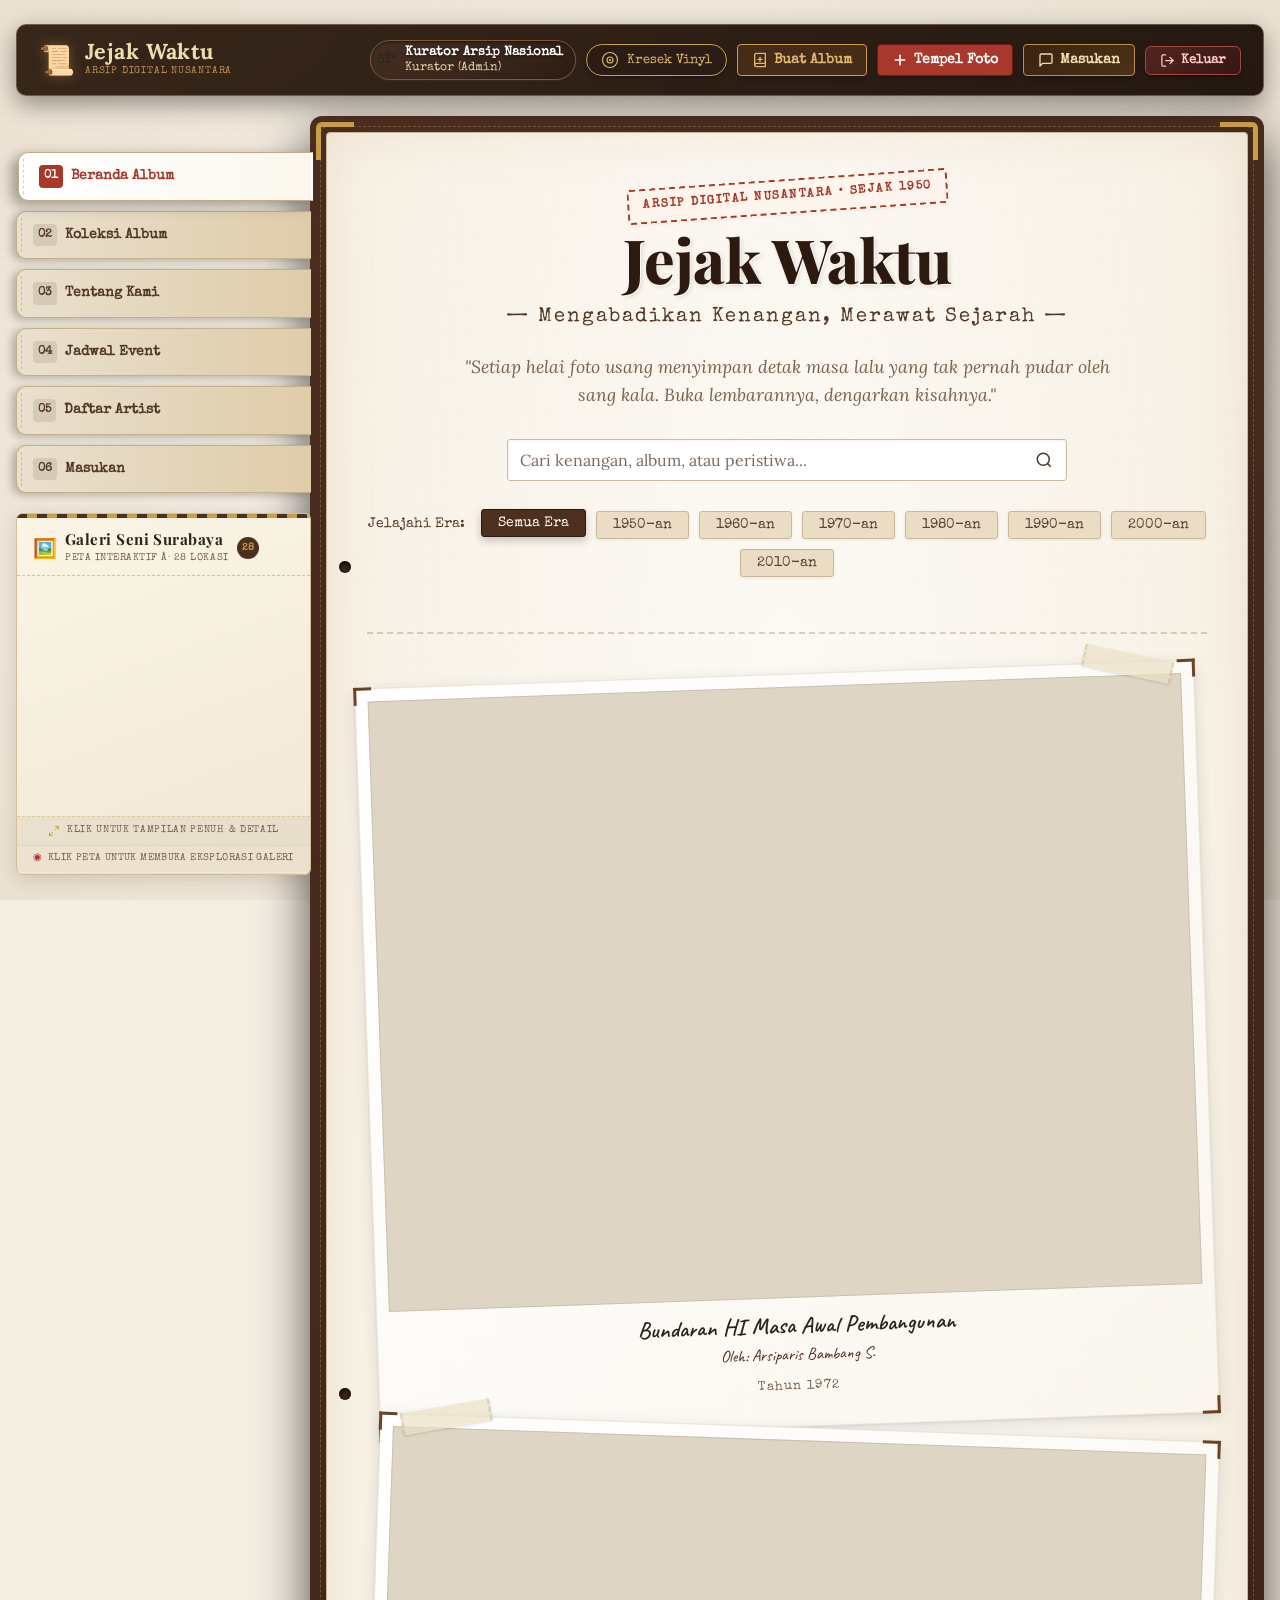
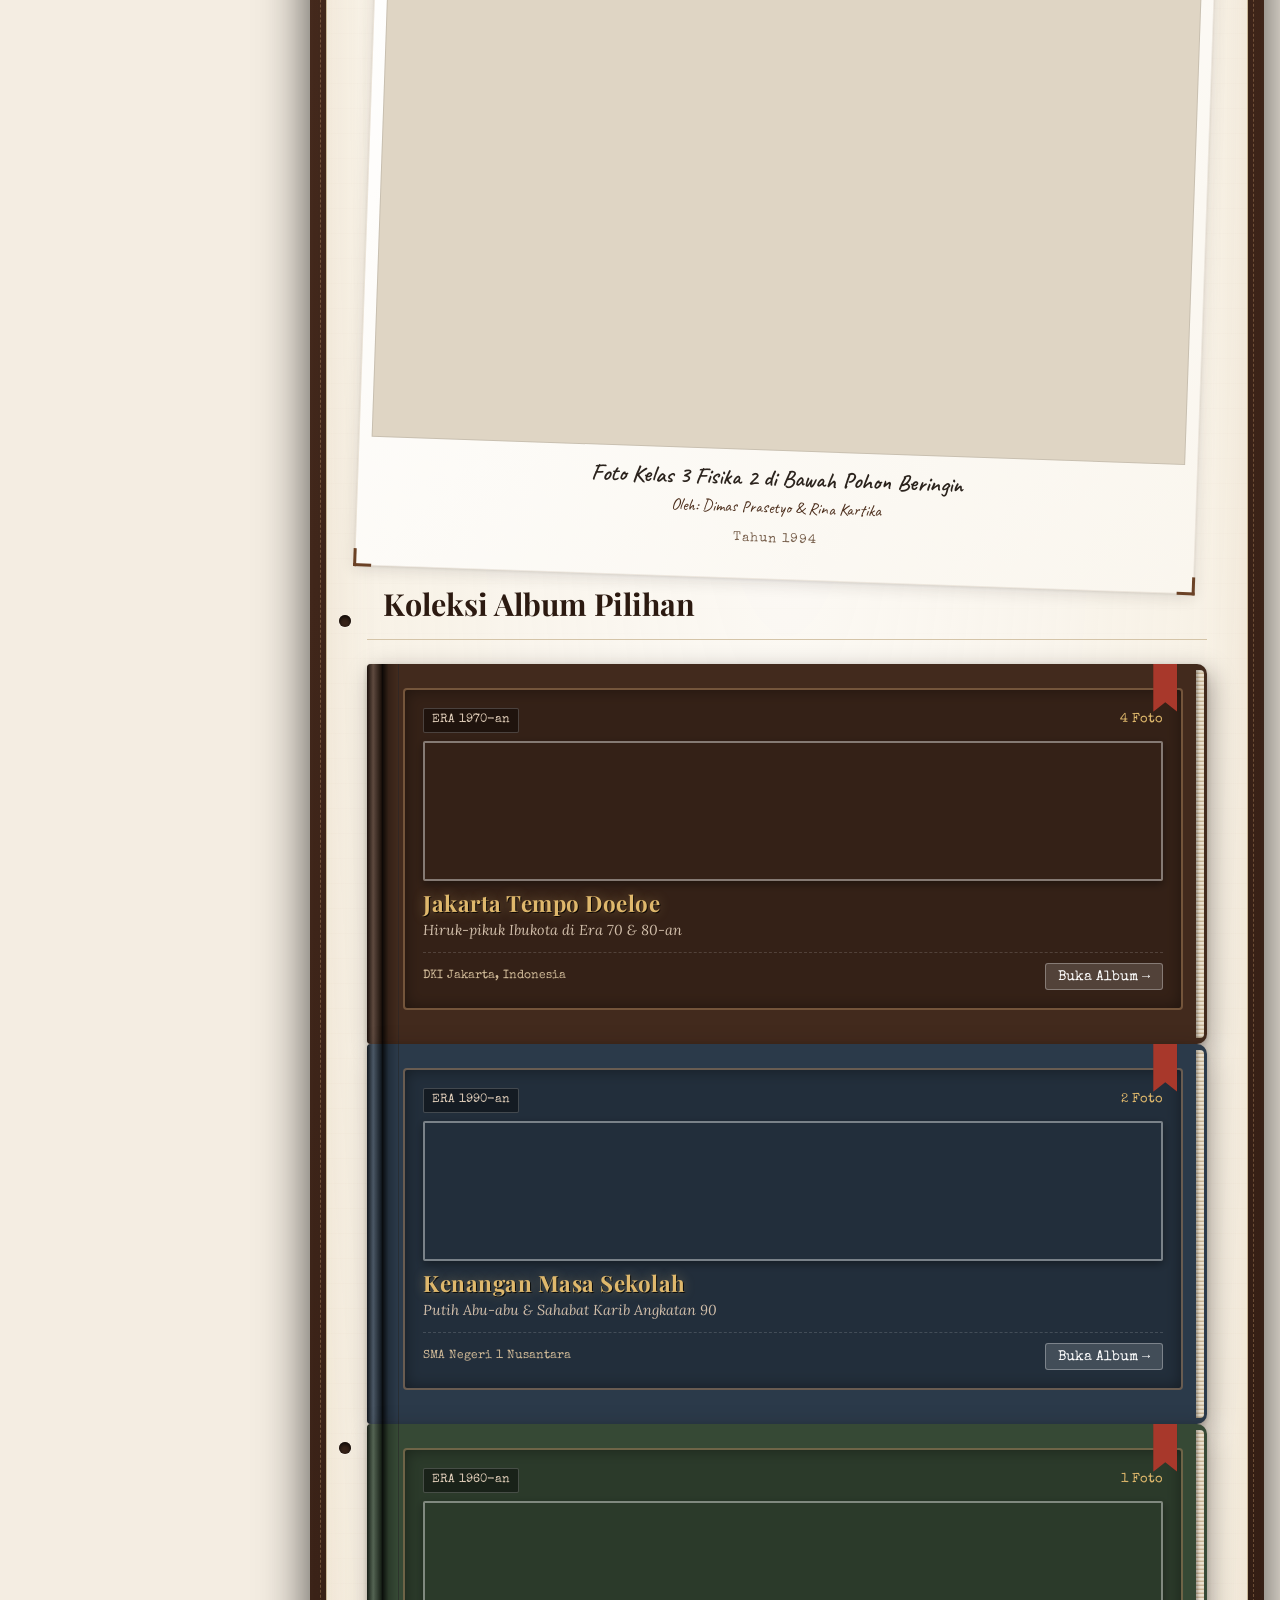
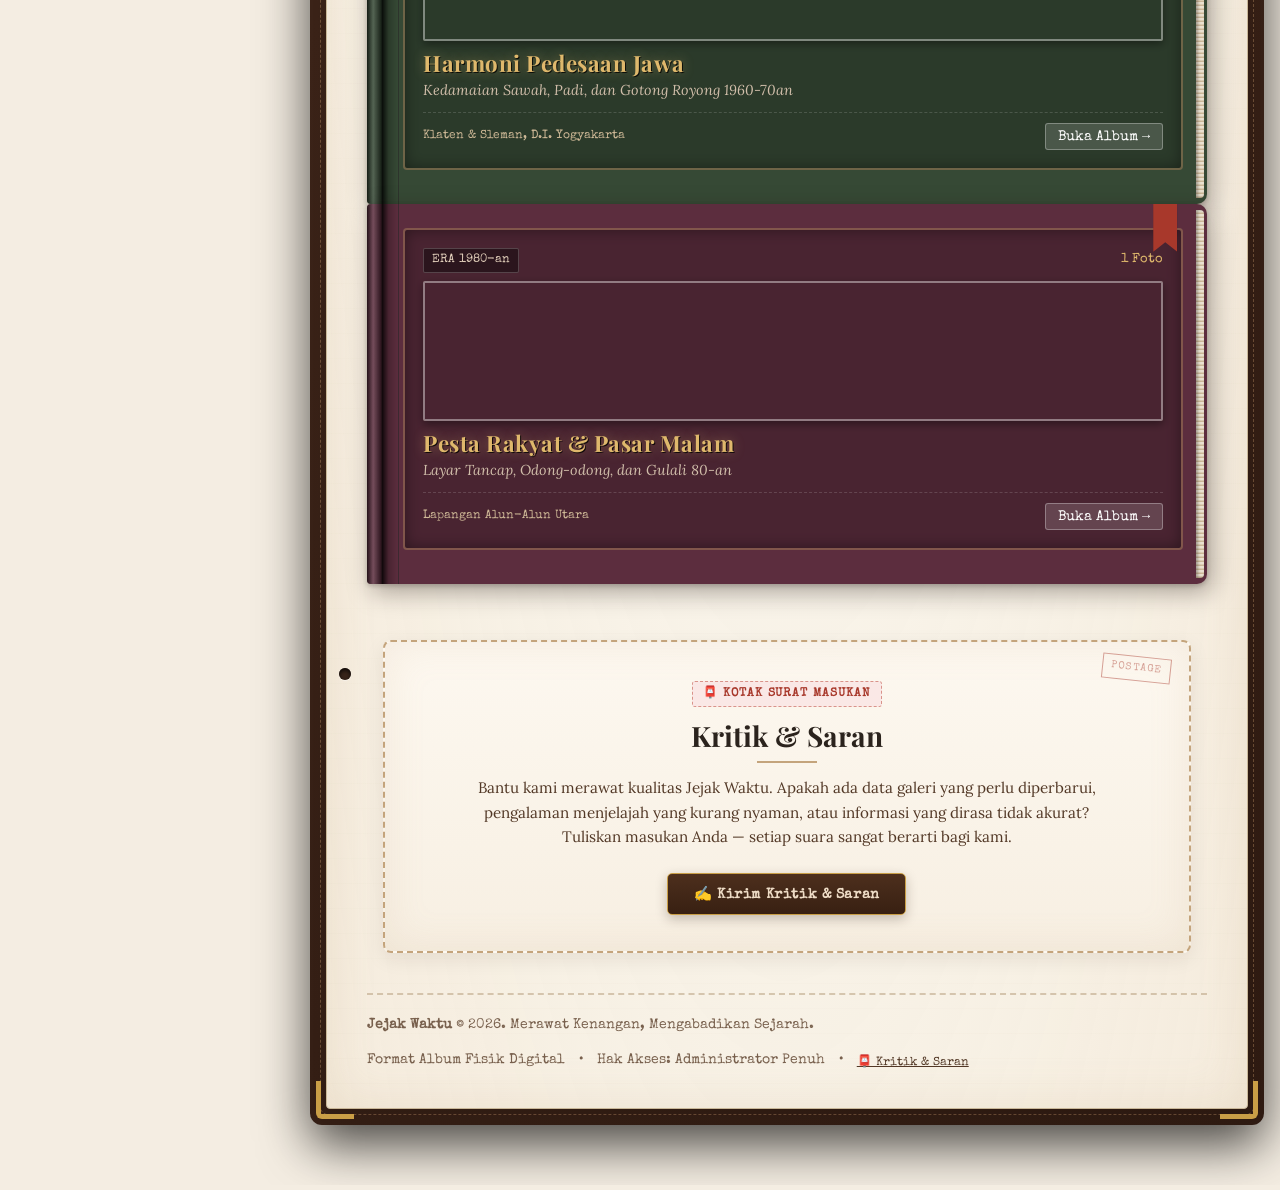
==== index.html @ cdf08a08 "upload pertama men" ====
<!DOCTYPE html>
<html lang="id">
<head>
    <meta charset="UTF-8">
    <meta name="viewport" content="width=device-width, initial-scale=1.0">
    <title>Jejak Waktu — Galeri Album Foto & Kenangan Sejarah</title>
    <meta name="description" content="Jejak Waktu: Mengabadikan Kenangan, Merawat Sejarah. Galeri foto vintage dengan estetika album jadul fisik.">
    <link rel="icon" href="data:image/svg+xml,<svg xmlns=%22http://www.w3.org/2000/svg%22 viewBox=%220 0 100 100%22><text y=%22.9em%22 font-size=%2290%22>📜</text></svg>">
    
    <!-- Google Fonts Preconnect & Stylesheet -->
    <link rel="preconnect" href="https://fonts.googleapis.com">
    <link rel="preconnect" href="https://fonts.gstatic.com" crossorigin>
    <link rel="stylesheet" href="https://fonts.googleapis.com/css2?family=Caveat:wght@500;700&family=Cormorant+Garamond:ital,wght@0,400;0,600;0,700;1,400&family=Lora:ital,wght@0,400;0,600;1,400&family=Playfair+Display:ital,wght@0,600;0,800;1,400;1,700&family=Special+Elite&display=swap">

    <!-- Stylesheets -->
        <!-- Leaflet & Map CSS -->
    <link rel="stylesheet" href="https://unpkg.com/leaflet@1.9.4/dist/leaflet.css">
    <link rel="stylesheet" href="css/MarkerCluster.css">
    <link rel="stylesheet" href="css/MarkerCluster.Default.css">
    <link rel="stylesheet" href="css/gallery-map.css">
    <link rel="stylesheet" href="css/vintage.css">
    <link rel="stylesheet" href="css/animations.css">
    <link rel="stylesheet" href="css/style.css">
    <link rel="stylesheet" href="css/events.css">
    <link rel="stylesheet" href="css/feedback.css">

    <!-- Injeksi Session Pengguna & Data Server ke Frontend (Statis) -->
    <script>
        (function() {
            let user = null;
            try {
                user = JSON.parse(localStorage.getItem('jejak_waktu_user'));
            } catch (e) {}
            if (!user) {
                user = {
                    id: 1,
                    username: 'admin',
                    full_name: 'Kurator Arsip Nasional',
                    role: 'admin'
                };
                localStorage.setItem('jejak_waktu_user', JSON.stringify(user));
            }
            window.CURRENT_USER = user;
            const params = new URLSearchParams(window.location.search);
            window.SEARCH_QUERY = params.get('search') || '';
            window.SERVER_ALBUMS = [];
            window.MATCHED_PHOTOS = [];
        })();
    </script>
</head>
<body class="vintage-paper-bg">

    <div class="main-album-wrapper">

        <!-- ====================================================
     TOP HEADER NAVBAR (BRAND & USER ADMIN CONTROLS)
     ==================================================== -->
<header class="album-topnav" aria-label="Navigasi Header Admin">
    <div class="topnav-left">
        <!-- Logo / Brand Title -->
        <a href="index.html" class="topnav-brand" title="Jejak Waktu — Galeri Album Foto & Kenangan Sejarah">
            <span class="topnav-brand-icon">📜</span>
            <div class="topnav-brand-text">
                <span class="topnav-brand-title">Jejak Waktu</span>
                <span class="topnav-brand-sub">ARSIP DIGITAL NUSANTARA</span>
            </div>
        </a>
    </div>

    <div class="topnav-right">
        <!-- User Profile & Role Badge -->
        <div id="user-profile-badge" class="user-profile-badge badge-admin" title="Akun yang sedang aktif">
            <span class="user-role-icon" id="user-role-icon">👑</span>
            <div class="user-meta-names">
                <span class="user-fullname" id="user-fullname" style="color: #ffffff; font-weight: 700; font-size: 0.82rem; text-shadow: 0 1px 2px rgba(0,0,0,0.5);">Kurator Arsip</span>
                <span class="user-role-tag" id="user-role-tag" style="color: #f0ddb0; font-size: 0.72rem; opacity: 0.95;">Kurator (Admin)</span>
            </div>
        </div>

        <!-- Vinyl Sound Toggle -->
        <button id="vinyl-toggle-btn" class="vinyl-switch-btn" title="Aktifkan/Matikan Suara Kresek Piringan Hitam Vinyl">
            <span class="vinyl-icon">
                <svg width="18" height="18" viewBox="0 0 24 24" fill="currentColor">
                    <circle cx="12" cy="12" r="10" stroke="currentColor" stroke-width="1.5" fill="none"/>
                    <circle cx="12" cy="12" r="4" stroke="currentColor" stroke-width="1.5" fill="none"/>
                    <circle cx="12" cy="12" r="1.5" fill="currentColor"/>
                </svg>
            </span>
            <span class="vinyl-text">Kresek Vinyl</span>
        </button>

        <!-- Create Album Button (Admin Only) -->
        <button id="btn-add-album" class="btn-add-album admin-action-btn" title="Buat Buku Album Kenangan Baru">
            <svg width="16" height="16" viewBox="0 0 24 24" fill="none" stroke="currentColor" stroke-width="2" stroke-linecap="round" stroke-linejoin="round">
                <path d="M4 19.5A2.5 2.5 0 0 1 6.5 17H20"></path>
                <path d="M6.5 2H20v20H6.5A2.5 2.5 0 0 1 4 19.5v-15A2.5 2.5 0 0 1 6.5 2z"></path>
                <line x1="12" y1="8" x2="12" y2="14"></line>
                <line x1="9" y1="11" x2="15" y2="11"></line>
            </svg>
            <span>Buat Album</span>
        </button>

        <!-- Add Memory Button (Admin Only) -->
        <button id="btn-add-memory" class="btn-add-memory admin-action-btn" title="Tempelkan Foto Kenangan Baru ke Album">
            <svg width="16" height="16" viewBox="0 0 24 24" fill="none" stroke="currentColor" stroke-width="2.5" stroke-linecap="round" stroke-linejoin="round">
                <line x1="12" y1="5" x2="12" y2="19"></line>
                <line x1="5" y1="12" x2="19" y2="12"></line>
            </svg>
            <span>Tempel Foto</span>
        </button>

        <!-- Admin Feedback Badge Button (Admin Only) -->
        <button id="btn-admin-feedback" class="btn-admin-feedback admin-action-btn" type="button" title="Kritik &amp; Saran Pengunjung — Panel Masukan Pengunjung">
            <svg width="16" height="16" viewBox="0 0 24 24" fill="none" stroke="currentColor" stroke-width="2" stroke-linecap="round" stroke-linejoin="round">
                <path d="M21 15a2 2 0 0 1-2 2H7l-4 4V5a2 2 0 0 1 2-2h14a2 2 0 0 1 2 2z"></path>
            </svg>
            <span>Masukan</span>
            <span id="admin-feedback-badge" class="feedback-nav-badge is-zero" style="display:none;">0</span>
        </button>

        <!-- Logout Button -->
        <button id="btn-logout" class="btn-logout" title="Keluar dari Akun">
            <svg width="15" height="15" viewBox="0 0 24 24" fill="none" stroke="currentColor" stroke-width="2" stroke-linecap="round" stroke-linejoin="round">
                <path d="M9 21H5a2 2 0 0 1-2-2V5a2 2 0 0 1 2-2h4"></path>
                <polyline points="16 17 21 12 16 7"></polyline>
                <line x1="21" y1="12" x2="9" y2="12"></line>
            </svg>
            <span>Keluar</span>
        </button>
    </div>
</header>


        <!-- Layout Body: Left Sidebar + Main Binder Content -->
        <div class="album-layout-body">
            <!-- ====================================================
     VERTICAL SKEUOMORPHIC BOOKMARK / INDEX CARD TABS SIDEBAR
     ==================================================== -->
<aside class="album-sidebar-nav" aria-label="Navigasi Sidebar Tab">
    <div class="sidebar-tabs-list">
        <a href="#beranda" class="book-tab vertical-tab active" data-tab="beranda" id="tab-nav-beranda" style="text-decoration:none;">
            <span class="tab-tag-num">01</span>
            <span>Beranda Album</span>
        </a>
        <a href="#galeri" class="book-tab vertical-tab" data-tab="galeri" id="tab-nav-galeri" style="text-decoration:none;">
            <span class="tab-tag-num">02</span>
            <span>Koleksi Album</span>
        </a>
        <a href="#tentang" class="book-tab vertical-tab" data-tab="tentang" id="tab-nav-tentang" style="text-decoration:none;">
            <span class="tab-tag-num">03</span>
            <span>Tentang Kami</span>
        </a>
        <a href="#events" class="book-tab vertical-tab" data-tab="events" id="tab-nav-events" style="text-decoration:none;">
            <span class="tab-tag-num">04</span>
            <span>Jadwal Event</span>
        </a>
        <a href="#artists" class="book-tab vertical-tab" data-tab="artists" id="tab-nav-artists" style="text-decoration:none;">
            <span class="tab-tag-num">05</span>
            <span>Daftar Artist</span>
        </a>
        <a href="#feedback-admin" class="book-tab vertical-tab admin-action-btn" data-tab="feedback-admin" id="tab-nav-feedback-admin" style="text-decoration:none;" title="Panel Kritik &amp; Saran Pengunjung">
            <span class="tab-tag-num">06</span>
            <span>Masukan</span>
            <span id="sidebar-feedback-badge" class="tab-badge-counter is-zero" style="display:none;">0</span>
        </a>
    </div>

    <!-- ====================================================
         WIDGET: PETA GALERI SENI SURABAYA
         ==================================================== -->
    <div class="gallery-map-widget" id="galleryMapWidget">

        <!-- ▸ Area klik untuk membuka modal (header + peta) -->
        <div class="gallery-map-trigger" id="galleryMapTrigger"
             role="button" tabindex="0"
             aria-label="Buka peta galeri dalam layar penuh"
             title="Klik untuk membuka peta dalam layar penuh">

            <!-- Header -->
            <div class="gallery-map-header">
                <span class="gallery-map-header-icon" aria-hidden="true">🖼️</span>
                <div>
                    <h2 class="gallery-map-title">Galeri Seni Surabaya</h2>
                    <p class="gallery-map-subtitle" id="galleryMapSidebarSubtitle">Peta Interaktif · 28 Lokasi</p>
                </div>
                <span class="gallery-map-counter" id="galleryMapSidebarCounter" aria-label="28 galeri terdata">28</span>
            </div>

            <!-- Peta Leaflet (sidebar – mini preview) -->
            <div id="galleryMapCanvas" class="gallery-map-canvas"
                 role="application"
                 aria-label="Peta galeri seni di Surabaya, klik untuk tampilan penuh"></div>

            <!-- Hint expand -->
            <div class="gallery-map-expand-hint" aria-hidden="true">
                <svg viewBox="0 0 24 24" fill="none" stroke="currentColor" stroke-width="2">
                    <polyline points="15 3 21 3 21 9"/>
                    <polyline points="9 21 3 21 3 15"/>
                    <line x1="21" y1="3" x2="14" y2="10"/>
                    <line x1="3" y1="21" x2="10" y2="14"/>
                </svg>
                Klik untuk tampilan penuh &amp; detail
            </div>

        </div><!-- /.gallery-map-trigger -->

        <!-- Hint marker (di luar trigger) -->
        <div class="gallery-map-hint" aria-hidden="true">
            Klik peta untuk membuka eksplorasi galeri
        </div>

        <!-- Panel detail galeri mini (sidebar) -->
        <div id="galleryInfoPanel" class="gallery-info-panel" aria-live="polite">
            <div id="galleryInfoInner" class="gallery-info-inner">
                <!-- Diisi oleh gallery-map.js -->
            </div>
        </div>

    </div><!-- /.gallery-map-widget -->

    <!-- ====================================================
         MODAL FULLSCREEN — Peta Galeri Seni & Art Space Surabaya
         ==================================================== -->
    <div id="galleryMapModal" class="gmap-modal-overlay" role="dialog"
         aria-modal="true" aria-label="Peta Galeri Seni Surabaya — Tampilan Penuh"
         aria-hidden="true">

        <div class="gmap-modal-box">

            <!-- ─── Header Modal ─── -->
            <div class="gmap-modal-header">
                <div class="gmap-modal-header-left">
                    <span class="gmap-modal-icon" aria-hidden="true">🏛️</span>
                    <div>
                        <h2 class="gmap-modal-title">Peta Galeri Seni &amp; Art Space Kota Surabaya</h2>
                        <p class="gmap-modal-subtitle" id="gmapModalSubtitle">Peta Interaktif · 28 Ruang Seni &amp; Budaya · Klik marker untuk detail</p>
                    </div>
                </div>

                <div class="gmap-modal-header-actions">
                    <button type="button" class="gmap-header-btn" id="gmapToggleLegendBtn" title="Lihat Legenda Kategori">
                        <span class="gmap-btn-icon">🎨</span>
                        <span class="gmap-btn-text">Legenda</span>
                    </button>
                    <button type="button" class="gmap-header-btn" id="gmapToggleListBtn" title="Lihat Daftar Galeri">
                        <span class="gmap-btn-icon">📋</span>
                        <span class="gmap-btn-text">Daftar Tempat</span>
                        <span class="gmap-count-badge" id="gmapHeaderCount">28</span>
                    </button>
                    <button class="gmap-modal-close" id="galleryMapModalClose"
                            aria-label="Tutup peta" title="Tutup (Esc)">
                        <svg viewBox="0 0 24 24" fill="none" stroke="currentColor" stroke-width="2.5" stroke-linecap="round">
                            <line x1="18" y1="6" x2="6" y2="18"/>
                            <line x1="6" y1="6" x2="18" y2="18"/>
                        </svg>
                    </button>
                </div>
            </div>

            <!-- ─── Toolbar: Pencarian & Filter ─── -->
            <div class="gmap-toolbar">
                <!-- Search Bar -->
                <div class="gmap-search-wrap">
                    <span class="gmap-search-icon" aria-hidden="true">🔍</span>
                    <input type="text" id="gmapSearchInput" class="gmap-search-input"
                           placeholder="Cari nama galeri, founder, fokus seni, atau alamat..."
                           autocomplete="off" aria-label="Cari galeri seni">
                    <button type="button" id="gmapSearchClear" class="gmap-search-clear" title="Bersihkan pencarian" aria-label="Bersihkan pencarian">✕</button>
                </div>

                <!-- Dropdown Filters -->
                <div class="gmap-filters-wrap">
                    <!-- Status Filter -->
                    <div class="gmap-select-wrapper">
                        <label for="gmapStatusFilter" class="gmap-filter-label">Status:</label>
                        <select id="gmapStatusFilter" class="gmap-select" aria-label="Filter status">
                            <option value="Semua">Semua Status</option>
                            <option value="Aktif">● Aktif</option>
                            <option value="Historis/Tidak aktif">● Historis / Tidak aktif</option>
                            <option value="Perlu diverifikasi">● Perlu diverifikasi</option>
                        </select>
                    </div>

                    <!-- Category Filter Dropdown -->
                    <div class="gmap-select-wrapper">
                        <label for="gmapCategoryFilter" class="gmap-filter-label">Kategori:</label>
                        <select id="gmapCategoryFilter" class="gmap-select" aria-label="Filter kategori">
                            <option value="Semua">Semua Kategori</option>
                            <option value="Galeri Seni">Galeri Seni</option>
                            <option value="Galeri Seni Kontemporer">Galeri Seni Kontemporer</option>
                            <option value="Galeri Institusi/Pemerintah">Galeri Institusi/Pemerintah</option>
                            <option value="Art Space">Art Space</option>
                            <option value="Creative Space">Creative Space</option>
                            <option value="Ruang Budaya">Ruang Budaya</option>
                            <option value="Galeri Seni Tradisional">Galeri Seni Tradisional</option>
                            <option value="Galeri Seni Khusus">Galeri Seni Khusus</option>
                            <option value="Galeri Historis">Galeri Historis</option>
                        </select>
                    </div>
                </div>
            </div>

            <!-- ─── Horizontal Scrollable Category Filter Pills ─── -->
            <div class="gmap-category-pills-bar" id="gmapCategoryPillsBar" role="tablist" aria-label="Filter cepat kategori">
                <button type="button" class="gmap-pill is-active" data-category="Semua" role="tab" aria-selected="true">Semua</button>
                <button type="button" class="gmap-pill" data-category="Galeri Seni" role="tab">🖼️ Galeri Seni</button>
                <button type="button" class="gmap-pill" data-category="Galeri Seni Kontemporer" role="tab">🎨 Galeri Seni Kontemporer</button>
                <button type="button" class="gmap-pill" data-category="Galeri Institusi/Pemerintah" role="tab">🏛️ Galeri Institusi/Pemerintah</button>
                <button type="button" class="gmap-pill" data-category="Art Space" role="tab">📐 Art Space</button>
                <button type="button" class="gmap-pill" data-category="Creative Space" role="tab">💡 Creative Space</button>
                <button type="button" class="gmap-pill" data-category="Ruang Budaya" role="tab">🎭 Ruang Budaya</button>
                <button type="button" class="gmap-pill" data-category="Galeri Seni Tradisional" role="tab">🗡️ Galeri Seni Tradisional</button>
                <button type="button" class="gmap-pill" data-category="Galeri Seni Khusus" role="tab">🌟 Galeri Seni Khusus</button>
                <button type="button" class="gmap-pill" data-category="Galeri Historis" role="tab">⏳ Galeri Historis</button>
            </div>

            <!-- ─── Modal Main Stage: Map + Side Drawers + Bottom Detail Panel ─── -->
            <div class="gmap-modal-main">

                <!-- Drawer: Daftar Galeri (Quick Finder) -->
                <div class="gmap-drawer gmap-drawer-list" id="gmapListDrawer" aria-hidden="true">
                    <div class="gmap-drawer-header">
                        <div class="gmap-drawer-title-wrap">
                            <span class="gmap-drawer-icon">📋</span>
                            <h3 class="gmap-drawer-title">Daftar Tempat (<span id="gmapDrawerCount">28</span>)</h3>
                        </div>
                        <button type="button" class="gmap-drawer-close" id="gmapCloseListBtn" aria-label="Tutup daftar">✕</button>
                    </div>
                    <div class="gmap-list-scroll" id="gmapListItems">
                        <!-- Diisi secara dinamis oleh JS -->
                    </div>
                </div>

                <!-- Drawer: Legenda Kategori & Simbol -->
                <div class="gmap-drawer gmap-drawer-legend" id="gmapLegendDrawer" aria-hidden="true">
                    <div class="gmap-drawer-header">
                        <div class="gmap-drawer-title-wrap">
                            <span class="gmap-drawer-icon">🎨</span>
                            <h3 class="gmap-drawer-title">Legenda Kategori &amp; Status</h3>
                        </div>
                        <button type="button" class="gmap-drawer-close" id="gmapCloseLegendBtn" aria-label="Tutup legenda">✕</button>
                    </div>
                    <div class="gmap-legend-scroll" id="gmapLegendContent">
                        <!-- Diisi secara dinamis oleh JS -->
                    </div>
                </div>

                <!-- Leaflet Full Canvas -->
                <div class="gmap-modal-map-wrap">
                    <div id="galleryMapModalCanvas" class="gmap-modal-canvas"
                         role="application"
                         aria-label="Peta interaktif galeri seni Surabaya ukuran penuh"></div>
                </div>

                <!-- Panel Detail Galeri Lengkap (Expandable Bottom Sheet) -->
                <div id="galleryInfoPanelModal" class="gmap-modal-info-panel" aria-live="polite">
                    <div id="galleryInfoInnerModal" class="gmap-modal-info-inner">
                        <!-- Diisi secara dinamis oleh gallery-map.js saat marker diklik -->
                    </div>
                </div>

            </div><!-- /.gmap-modal-main -->

            <!-- ─── Footer Dekoratif Modal ─── -->
            <div class="gmap-modal-footer">
                <div class="gmap-modal-footer-left">
                    <span class="gmap-modal-footer-badge" id="gmapFooterBadge">28 Lokasi Terdata</span>
                    <span class="gmap-modal-footer-summary" id="gmapFooterSummary">22 Aktif · 3 Historis · 3 Perlu Verifikasi</span>
                </div>
                <span class="gmap-modal-footer-credit">OpenStreetMap Geodata · Jejak Waktu Surabaya &copy; 2026</span>
            </div>

        </div><!-- /.gmap-modal-box -->

    </div><!-- /#galleryMapModal -->

</aside>


            <!-- ====================================================
                 MAIN SKEUOMORPHIC LEATHER BINDER & AGED PAPER
                 ==================================================== -->
            <main class="album-book-outer">
            <!-- Brass Corners -->
            <div class="brass-corner corner-top-left"></div>
            <div class="brass-corner corner-top-right"></div>
            <div class="brass-corner corner-bottom-left"></div>
            <div class="brass-corner corner-bottom-right"></div>
            <div class="album-stitching"></div>

            <!-- Inner Paper Sheet -->
            <div class="album-paper-sheet">
                <!-- Ring Holes on Left Edge -->
                <div class="paper-ring-holes" aria-hidden="true">
                    <div class="ring-hole"></div>
                    <div class="ring-hole"></div>
                    <div class="ring-hole"></div>
                    <div class="ring-hole"></div>
                    <div class="ring-hole"></div>
                </div>

                <!-- Banner Akses Read-Only untuk Role User -->
                <div class="read-only-banner" id="read-only-banner" style="display: none;">
                    <span class="banner-icon">📖</span>
                    <div>
                        <strong>Akses Pembaca (Hanya Baca):</strong> Anda sedang melihat arsip sebagai pengunjung. Anda dapat menjelajahi seluruh koleksi album & memperbesar foto kenangan. Hak modifikasi data (tambah & hapus) hanya dapat diakses oleh akun Kurator (Admin).
                    </div>
                </div>

                <!-- ----------------------------------------------------
                     TAB 1: BERANDA (LANDING PAGE)
                     ---------------------------------------------------- -->
                <section id="tab-beranda" class="tab-content active" aria-labelledby="hero-title">
                    <!-- Hero Section -->
                    <div class="hero-vintage-container">
                        <div class="hero-stamp-badge">
                            <span class="postage-stamp">ARSIP DIGITAL NUSANTARA &bull; SEJAK 1950</span>
                        </div>

                        <h1 id="hero-title" class="hero-main-title">Jejak Waktu</h1>
                        <p class="hero-tagline">&mdash; Mengabadikan Kenangan, Merawat Sejarah &mdash;</p>
                        <p class="hero-subtext">
                            "Setiap helai foto usang menyimpan detak masa lalu yang tak pernah pudar oleh sang kala. Buka lembarannya, dengarkan kisahnya."
                        </p>
                        <!-- Form Pencarian Album & Kenangan (GET Method) -->
                        <form action="index.html" method="GET" class="hero-search-wrapper" id="hero-search-form" role="search">
                            <input 
                                type="text" 
                                name="search" 
                                id="hero-search-input" 
                                value="" 
                                placeholder="Cari kenangan, album, atau peristiwa..." 
                                class="vintage-input hero-search-input" 
                                autocomplete="off"
                            />
                            <button type="submit" class="hero-search-btn" id="hero-search-btn" title="Cari Album & Kenangan" aria-label="Cari">
                                <svg class="hero-search-icon" width="18" height="18" viewBox="0 0 24 24" fill="none" stroke="currentColor" stroke-width="2"><circle cx="11" cy="11" r="8"/><line x1="21" y1="21" x2="16.65" y2="16.65"/></svg>
                            </button>
                        </form>
                        <div class="hero-search-status" id="hero-search-status" style="display: none; margin-top: -12px; margin-bottom: 22px; font-family: var(--font-typewriter); font-size: 0.88rem; color: var(--color-ink-sepia);">
                            <span>Hasil pencarian global untuk: "<strong id="search-keyword-display"></strong>" &bull; <em id="search-albums-count-display">0 album</em> &bull; <em id="search-photos-count-display">0 foto kenangan</em></span>
                            <a href="index.html" class="hero-search-reset" style="margin-left: 10px; color: var(--color-stamp-red); text-decoration: underline; font-weight: bold;">&times; Hapus Pencarian</a>
                        </div>

                        <!-- Quick Decade Filter Ribbons -->
                        <div class="era-filter-ribbon">
                            <span style="font-family: var(--font-typewriter); font-size: 0.85rem; color: var(--color-ink-sepia); align-self: center; margin-right: 6px;">Jelajahi Era:</span>
                            <button class="era-chip-btn active" data-decade="all">Semua Era</button>
                            <button class="era-chip-btn" data-decade="1950s">1950-an</button>
                            <button class="era-chip-btn" data-decade="1960s">1960-an</button>
                            <button class="era-chip-btn" data-decade="1970s">1970-an</button>
                            <button class="era-chip-btn" data-decade="1980s">1980-an</button>
                            <button class="era-chip-btn" data-decade="1990s">1990-an</button>
                            <button class="era-chip-btn" data-decade="2000s">2000-an</button>
                            <button class="era-chip-btn" data-decade="2010s">2010-an</button>
                        </div>
                    </div>

                    <!-- ====================================================
                         HASIL PENCARIAN GLOBAL (ALBUM & FOTO)
                         ==================================================== -->
                    <div class="global-search-container" id="global-search-results" style="display: none;">

                        <div class="search-empty-state" id="search-empty-state" style="display: none; text-align: center; padding: 50px 20px; background: rgba(255, 255, 255, 0.45); border: 1px dashed #cbb898; border-radius: 6px; margin: 30px 0;">
                            <div style="font-size: 2.8rem; margin-bottom: 12px;">🔍</div>
                            <h3 id="search-empty-title" style="font-family: var(--font-heading); font-size: 1.8rem; color: var(--color-leather-dark); margin-bottom: 8px;">Tidak ada hasil pencarian</h3>
                            <p style="font-family: var(--font-typewriter); color: var(--color-ink-sepia); font-size: 0.95rem; max-width: 550px; margin: 0 auto 20px auto;">
                                Tidak ditemukan buku album maupun foto kenangan yang cocok dengan kata kunci tersebut. Coba gunakan kata kunci kota, tahun, peristiwa, atau nama seniman lain.
                            </p>
                            <a href="index.html" class="era-chip-btn" style="display: inline-block; text-decoration: none; padding: 8px 20px; font-weight: bold;">
                                &larr; Tampilkan Semua Koleksi
                            </a>
                        </div>

                        <!-- SEKSI 1: ALBUM YANG DITEMUKAN -->
                        <div class="search-results-section" id="search-albums-section" style="margin-top: 35px; margin-bottom: 45px;">
                            <div class="section-vintage-title">
                                <span class="ribbon-tail"></span>
                                <h2>Buku Album Kenangan Ditemukan <span id="search-albums-count" style="font-family: var(--font-typewriter); font-size: 0.9rem; color: var(--color-stamp-red); font-weight: bold;">(0)</span></h2>
                                <span class="ribbon-tail"></span>
                            </div>
                            <div class="home-albums-grid" id="search-albums-grid" style="margin-top: 25px;">
                                <!-- Dynamic Albums search results -->
                            </div>
                        </div>

                        <!-- SEKSI 2: FOTO YANG DITEMUKAN -->
                        <div class="search-results-section" id="search-photos-section" style="margin-top: 35px; margin-bottom: 30px;">
                            <div class="section-vintage-title">
                                <span class="ribbon-tail"></span>
                                <h2>Foto Lembaran Kenangan Cocok <span id="search-photos-count" style="font-family: var(--font-typewriter); font-size: 0.9rem; color: var(--color-stamp-red); font-weight: bold;">(0)</span></h2>
                                <span class="ribbon-tail"></span>
                            </div>
                            <div class="polaroid-spread-container" id="search-photos-grid" style="display: flex; flex-wrap: wrap; justify-content: center; gap: 32px; padding: 20px 0;">
                                <!-- Dynamic Photos search results -->
                            </div>
                        </div>
                    </div>

                    <div class="home-normal-content" id="home-normal-content">
                        <!-- Showcase Polaroid Dua Sisi (Spread) -->
                        <div class="hero-album-spread">
                            <div class="spread-side spread-left" id="hero-spread-left">
                                <!-- Polaroid Kiri Diisi Dinamis oleh app.js -->
                            </div>
                            <div class="spread-spine"></div>
                            <div class="spread-side spread-right" id="hero-spread-right">
                                <!-- Polaroid Kanan Diisi Dinamis oleh app.js -->
                            </div>
                        </div>

                        <div class="section-vintage-title">
                            <span class="ribbon-tail"></span>
                            <h2>Koleksi Album Pilihan</h2>
                            <span class="ribbon-tail"></span>
                        </div>

                        <!-- 4 Album Books Grid -->
                        <div class="home-albums-grid" id="home-latest-albums">
                            <!-- Diisi dinamis oleh app.js -->
                        </div>
                    </div>
                </section>
                
<!-- ----------------------------------------------------
                     TAB 2: GALERI KOLEKSI ALBUM
                     ---------------------------------------------------- -->
                <section id="tab-galeri" class="tab-content" aria-labelledby="gallery-title">
                    <div class="section-vintage-title">
                        <div>
                            <h2 id="gallery-title">Rak Arsip Album</h2>
                            <p style="font-family: var(--font-typewriter); font-size: 0.85rem; color: var(--color-ink-faded); margin-top: 4px;">
                                Pilih salah satu buku album untuk membuka foto-foto kenangan di dalamnya
                            </p>
                        </div>
                        <div class="title-line"></div>
                    </div>

                    <!-- Read-Only Banner Notice for User Role -->
                    <div id="read-only-banner" class="read-only-banner" style="display: none;">
                        <svg width="18" height="18" viewBox="0 0 24 24" fill="none" stroke="currentColor" stroke-width="2"><circle cx="12" cy="12" r="10"></circle><line x1="12" y1="16" x2="12" y2="12"></line><line x1="12" y1="8" x2="12.01" y2="8"></line></svg>
                        <span><strong>Mode Pembaca:</strong> Anda memiliki hak akses baca arsip. Pembuatan album, penempelan, atau penghapusan foto hanya dapat dilakukan oleh akun Admin.</span>
                    </div>

                    <!-- Filter & Search Toolbar -->
                    <div style="display: flex; flex-wrap: wrap; gap: 16px; justify-content: space-between; align-items: center; margin-bottom: 30px; background: #ebdcc4; padding: 14px 18px; border-radius: 4px; border: 1px solid #cbb898;">
                        <!-- Search Box -->
                        <div style="display: flex; align-items: center; gap: 8px; flex: 1; min-width: 240px;">
                            <svg width="18" height="18" viewBox="0 0 24 24" fill="none" stroke="currentColor" stroke-width="2"><circle cx="11" cy="11" r="8"></circle><line x1="21" y1="21" x2="16.65" y2="16.65"></line></svg>
                            <input 
                                type="text" 
                                id="album-search-input" 
                                placeholder="Cari album, peristiwa, atau kota..." 
                                class="vintage-input"
                                style="background: #fff; padding: 6px 12px; font-size: 0.9rem;"
                            />
                        </div>

                        <!-- Decade Filters -->
                        <div class="era-filter-ribbon" style="margin: 0;">
                            <button class="era-chip-btn active" data-decade="all">Semua Era</button>
                            <button class="era-chip-btn" data-decade="1950s">1950</button>
                            <button class="era-chip-btn" data-decade="1960s">1960</button>
                            <button class="era-chip-btn" data-decade="1970s">1970</button>
                            <button class="era-chip-btn" data-decade="1980s">1980</button>
                            <button class="era-chip-btn" data-decade="1990s">1990</button>
                            <button class="era-chip-btn" data-decade="2000s">2000</button>
                            <button class="era-chip-btn" data-decade="2010s">2010</button>
                        </div>
                    </div>

                    <!-- All Albums Grid -->
                    <div id="gallery-albums-grid" class="albums-grid-layout">
                        <!-- Dynamic Albums Content -->
                    </div>
                </section>

                <!-- ----------------------------------------------------
                     TAB 3: DETAIL ALBUM (POLAROID GALLERY)
                     ---------------------------------------------------- -->
                <section id="tab-album-detail" class="tab-content" aria-labelledby="detail-album-title">
                    <div class="album-detail-header">
                        <div style="display: flex; justify-content: space-between; align-items: center; flex-wrap: wrap; gap: 10px;">
                            <button id="btn-back-albums" class="back-to-albums-btn">
                                &larr; Kembali ke Rak Album
                            </button>

                            <!-- Delete Album Button (Admin Only) -->
                            <button id="btn-delete-current-album" class="btn-delete-album admin-action-btn" title="Hapus Buku Album Ini Beserta Seluruh Fotonya">
                                🗑️ Hapus Buku Album
                            </button>
                        </div>

                        <div class="detail-title-row">
                            <div>
                                <h2 id="detail-album-title" class="detail-main-title">Judul Album</h2>
                                <p id="detail-album-subtitle" style="font-family: var(--font-body); font-style: italic; font-size: 1.15rem; color: var(--color-ink-sepia); margin-top: 4px;"></p>
                            </div>
                            <span id="detail-album-era" class="detail-era-badge">Era: 1970-1985</span>
                        </div>

                        <p id="detail-album-desc" class="detail-description"></p>

                        <div class="detail-meta-info">
                            <div><strong>Lokasi:</strong> <span id="detail-album-loc">Jakarta</span></div>
                            <div><strong>Kurator:</strong> <span id="detail-album-curator">Arsiparis</span></div>
                            <div><strong>Total:</strong> <span id="detail-album-count">6 Foto</span></div>
                        </div>
                    </div>

                    <!-- Polaroid Photos Grid -->
                    <div id="album-photos-grid" class="polaroid-gallery-grid">
                        <!-- Dynamic Polaroid Cards -->
                    </div>
                </section>

                <!-- ----------------------------------------------------
                     TAB 4: TENTANG KAMI (VINTAGE LETTER / MANUSCRIPT)
                     ---------------------------------------------------- -->
                <section id="tab-tentang" class="tab-content" aria-labelledby="about-title">
                    <div class="vintage-letter-wrapper">
                        <div class="letter-watermark">JEJAK WAKTU</div>

                        <div class="letter-top-row">
                            <div class="letter-sender">
                                <h3 id="about-title">Warkat Pusaka Jejak Waktu</h3>
                                <p>Arsip Pelestarian Memori & Fotografi Bersejarah</p>
                                <p style="margin-top: 2px;">Nomor Dokumen: JW/ARSIP/1950-2026/01</p>
                            </div>
                            <div class="wax-seal" title="Segel Asli Lilin Jejak Waktu">
                                JW
                            </div>
                        </div>

                        <div class="letter-body">
                            <p>
                                <strong>Salam Takzim untuk Sahabat Pemerhati Masa Lalu,</strong>
                            </p>
                            <p>
                                Website <em>"Jejak Waktu"</em> lahir dari kecintaan mendalam terhadap denyut memori yang pernah hidup di sudut-sudut Nusantara. Di tengah laju zaman serba cepat dan format digital yang fana, kami percaya bahwa setiap helai foto cetak jadul memiliki jiwa—tekstur kertasnya yang menguning, aroma kamar gelap, hingga goresan tulisan tangan di balik bingkai polaroid.
                            </p>
                            <p>
                                Visi kami adalah merawat dan mendigitalkan serpihan-serpihan nostalgia agar tidak terkubur oleh debu waktu. Mulai dari riuhnya pasar malam zaman dulu, senyum polos sahabat berseragam putih abu-abu, hingga deru kereta api uap yang membelah pegunungan Jawa.
                            </p>

                            <div class="letter-core-values">
                                <div class="core-val-card">
                                    <h4>1. Merawat Keaslian (Authenticity)</h4>
                                    <p>Menghadirkan kembali nuansa fisik album foto jadul secara skeuomorphic dan penuh penghormatan pada nilai historis.</p>
                                </div>
                                <div class="core-val-card">
                                    <h4>2. Gotong Royong Kenangan</h4>
                                    <p>Memberi ruang bagi setiap kurator arsip untuk menempelkan foto keluarga mereka dan membagikan ceritanya kepada generasi penerus.</p>
                                </div>
                            </div>

                            <p>
                                Semoga setiap lembaran album yang Anda buka di sini dapat membangkitkan kehangatan, mengobati rindu, serta menjadi jembatan kebijaksanaan antara masa lalu, kini, dan esok hari.
                            </p>
                        </div>

                        <div class="letter-footer-sign">
                            <div>
                                <span class="postage-stamp">TERCATAT RESMI &bull; NUSANTARA</span>
                            </div>
                            <div class="signature-box">
                                <div class="handwritten-signature">Jejak Waktu Curator</div>
                                <div class="sign-role">Dewan Kurator & Kolektor Arsip</div>
                            </div>
                        </div>
                    </div>
                </section>

                <!-- ----------------------------------------------------
                     TAB 5: JADWAL EVENT SENI (EVENTS CALENDAR & BOOKING)
                     ---------------------------------------------------- -->
                <section id="tab-events" class="tab-content" aria-labelledby="events-title">
                    <!-- Hero Banner -->
                    <div class="events-hero-banner">
                        <div class="events-hero-overlay"></div>
                        <div class="events-hero-content">
                            <span class="events-hero-tag postage-stamp">PROGRAM PAMERAN & PAGELARAN SENI</span>
                            <h1 id="events-title" class="events-hero-title">Jadwal Event Seni</h1>
                            <p class="events-hero-subtitle">Temukan, daftarkan diri, dan nikmati pameran seni, fotografi, dan budaya pilihan terbaik Jejak Waktu</p>
                            <div class="events-filter-pills" id="events-filter-pills">
                                <button class="ev-pill active" data-filter="all" id="pill-all">Semua</button>
                                <button class="ev-pill" data-filter="upcoming" id="pill-upcoming">🗓 Akan Datang</button>
                                <button class="ev-pill" data-filter="ongoing" id="pill-ongoing">🟢 Sedang Berjalan</button>
                                <button class="ev-pill" data-filter="completed" id="pill-completed">✅ Selesai</button>
                            </div>
                        </div>
                    </div>

                    <!-- Main Content Wrapper -->
                    <div class="events-main-wrapper">
                        <!-- Admin Banner -->
                        <div class="events-admin-bar admin-action-btn" id="admin-anchor">
                            <div class="admin-bar-left">
                                <span>👑 Mode Admin Aktif</span>
                                <span class="admin-bar-desc">Anda dapat menambah, mengedit, dan menghapus event dari panel ini</span>
                            </div>
                            <button class="ev-btn-primary" id="btn-add-event" onclick="openEventModal()">
                                <svg width="16" height="16" viewBox="0 0 24 24" fill="none" stroke="currentColor" stroke-width="2.5"><line x1="12" y1="5" x2="12" y2="19"/><line x1="5" y1="12" x2="19" y2="12"/></svg>
                                Tambah Event Baru
                            </button>
                        </div>

                        <!-- Loading State -->
                        <div id="events-loading" class="events-loading-state">
                            <div class="events-loading-spinner"></div>
                            <p>Memuat jadwal event seni...</p>
                        </div>

                        <!-- Empty State -->
                        <div id="events-empty" class="events-empty-state" style="display:none;">
                            <div class="events-empty-icon">🎭</div>
                            <h3>Belum Ada Event</h3>
                            <p>Belum ada jadwal event yang tersedia untuk filter ini. Pantau terus halaman ini untuk pembaruan terbaru.</p>
                        </div>

                        <!-- ====================================================
                             INTERACTIVE CALENDAR COMPONENT (KALENDER EVENT SENI)
                             ==================================================== -->
                        <section id="events-calendar-section" class="events-calendar-section">
                            <!-- Calendar Panel Header -->
                            <div class="calendar-panel-header">
                                <div class="calendar-title-wrap">
                                    <span class="postage-stamp calendar-stamp">AGENDA BULANAN</span>
                                    <h2 class="calendar-main-title">Kalender Agenda Event Seni</h2>
                                    <p class="calendar-subtitle">Jelajahi jadwal pameran seni & pagelaran budaya berdasarkan tanggal</p>
                                </div>
                                
                                <div class="calendar-controls-wrap">
                                    <div class="calendar-nav-buttons">
                                        <button type="button" class="cal-nav-btn" id="cal-prev-month" title="Bulan Sebelumnya" aria-label="Bulan Sebelumnya">
                                            <svg width="15" height="15" viewBox="0 0 24 24" fill="none" stroke="currentColor" stroke-width="2.5"><polyline points="15 18 9 12 15 6"></polyline></svg>
                                        </button>
                                        <div class="cal-current-month-display" id="cal-month-year-label">September 2026</div>
                                        <button type="button" class="cal-nav-btn" id="cal-next-month" title="Bulan Berikutnya" aria-label="Bulan Berikutnya">
                                            <svg width="15" height="15" viewBox="0 0 24 24" fill="none" stroke="currentColor" stroke-width="2.5"><polyline points="9 18 15 12 9 6"></polyline></svg>
                                        </button>
                                        <button type="button" class="cal-today-btn" id="cal-today-btn" title="Kembali ke Hari Ini">Hari Ini</button>
                                    </div>

                                    <div class="calendar-quick-actions">
                                        <button type="button" class="cal-quick-filter-btn ongoing" id="cal-filter-ongoing" title="Lihat event yang sedang berjalan secara instan">
                                            <span class="status-dot ongoing-dot"></span> Sedang Berjalan (<span id="cal-ongoing-count">0</span>)
                                        </button>
                                        <button type="button" class="cal-reset-btn" id="cal-reset-filter-btn" style="display:none;" title="Tampilkan seluruh event kembali">
                                            ✕ Reset Filter
                                        </button>
                                    </div>
                                </div>
                            </div>

                            <!-- Calendar Layout: Grid Matrix + Agenda Panel -->
                            <div class="calendar-layout-container">
                                <!-- Left: Monthly Grid -->
                                <div class="calendar-grid-card">
                                    <div class="calendar-weekdays-row">
                                        <span class="cal-weekday weekend">Min</span>
                                        <span class="cal-weekday">Sen</span>
                                        <span class="cal-weekday">Sel</span>
                                        <span class="cal-weekday">Rab</span>
                                        <span class="cal-weekday">Kam</span>
                                        <span class="cal-weekday">Jum</span>
                                        <span class="cal-weekday weekend">Sab</span>
                                    </div>
                                    
                                    <div class="calendar-days-grid" id="calendar-days-grid">
                                        <!-- Diisi secara dinamis oleh events.js -->
                                    </div>

                                    <div class="calendar-legend-bar">
                                        <div class="cal-legend-item"><span class="legend-indicator dot-ongoing"></span> Sedang Berlangsung</div>
                                        <div class="cal-legend-item"><span class="legend-indicator dot-upcoming"></span> Akan Datang</div>
                                        <div class="cal-legend-item"><span class="legend-indicator dot-completed"></span> Selesai</div>
                                        <div class="cal-legend-item"><span class="legend-indicator ring-today"></span> Hari Ini</div>
                                    </div>
                                </div>

                                <!-- Right: Agenda Detail Panel for Selected Date -->
                                <div class="calendar-agenda-card" id="calendar-agenda-card">
                                    <div class="agenda-card-header">
                                        <div class="agenda-date-badge" id="agenda-date-badge">
                                            <span class="agenda-day-num" id="agenda-day-num">27</span>
                                            <div class="agenda-date-sub">
                                                <span class="agenda-month-year" id="agenda-month-year">September 2026</span>
                                                <span class="agenda-day-name" id="agenda-day-name">Minggu</span>
                                            </div>
                                        </div>
                                        <span class="agenda-event-count" id="agenda-event-count">0 Event</span>
                                    </div>

                                    <div class="agenda-card-content" id="agenda-card-content">
                                        <!-- Diisi secara dinamis oleh events.js -->
                                    </div>
                                </div>
                            </div>

                            <!-- Active Filter Notification Bar -->
                            <div id="calendar-filter-banner" class="calendar-filter-banner" style="display:none;">
                                <div class="filter-banner-text">
                                    <span>📅 Memfilter event pada tanggal: <strong id="filter-banner-date-text">27 September 2026</strong></span>
                                    <span class="filter-banner-count" id="filter-banner-count-badge">1 Event ditemukan</span>
                                </div>
                                <button type="button" class="filter-banner-clear-btn" id="filter-banner-clear-btn" onclick="clearDateFilter()">
                                    ✕ Batalkan Filter & Tampilkan Semua
                                </button>
                            </div>
                        </section>

                        <!-- Upcoming Events Section -->
                        <div id="section-upcoming" class="events-section" style="display:none;">
                            <div class="events-section-header">
                                <div class="events-section-title-wrap">
                                    <span class="events-section-badge upcoming-badge">🗓 AKAN DATANG</span>
                                    <h2 class="events-section-title">Event Yang Akan Datang</h2>
                                </div>
                                <div class="title-line"></div>
                            </div>
                            <div id="grid-upcoming" class="events-grid"></div>
                        </div>

                        <!-- Ongoing Events Section -->
                        <div id="section-ongoing" class="events-section" style="display:none;">
                            <div class="events-section-header">
                                <div class="events-section-title-wrap">
                                    <span class="events-section-badge ongoing-badge">🟢 SEDANG BERLANGSUNG</span>
                                    <h2 class="events-section-title">Event Sedang Berlangsung</h2>
                                </div>
                                <div class="title-line"></div>
                            </div>
                            <div id="grid-ongoing" class="events-grid"></div>
                        </div>

                        <!-- Completed Events Section -->
                        <div id="section-completed" class="events-section" style="display:none;">
                            <div class="events-section-header">
                                <div class="events-section-title-wrap">
                                    <span class="events-section-badge completed-badge">✅ TELAH SELESAI</span>
                                    <h2 class="events-section-title">Event Yang Telah Selesai</h2>
                                </div>
                                <div class="title-line"></div>
                            </div>
                            <div id="grid-completed" class="events-grid"></div>
                        </div>

                        <!-- My Bookings Section -->
                        <div id="section-my-bookings" class="events-section my-bookings-section">
                            <div class="events-section-header">
                                <div class="events-section-title-wrap">
                                    <span class="events-section-badge booking-badge">🎫 TIKET SAYA</span>
                                    <h2 class="events-section-title">Tiket & Booking Saya</h2>
                                </div>
                                <div class="title-line"></div>
                            </div>
                            <div id="my-bookings-list" class="my-bookings-list">
                                <div class="bookings-loading">Memuat data tiket...</div>
                            </div>
                        </div>
                    </div>
                </section>

                <!-- ----------------------------------------------------
                     TAB 6: KONTRIBUTOR & SENIMAN ARSIP (ARTISTS DIRECTORY)
                     ---------------------------------------------------- -->
                <section id="tab-artists" class="tab-content" aria-labelledby="artists-title">
                    <div class="artists-hero-banner">
                        <div class="artists-hero-overlay"></div>
                        <div class="artists-hero-content">
                            <span class="postage-stamp" style="font-size: 0.72rem; margin-bottom: 10px;">DIREKTORI SENIMAN & KONTRIBUTOR</span>
                            <h1 id="artists-title" class="artists-hero-title">Kontributor & Seniman Arsip</h1>
                            <p class="artists-hero-subtitle">Mengenal para maestro pelukis, fotografer dokumenter, dan kurator yang mengabadikan rekam jejak memori Nusantara.</p>
                            
                            <!-- Filter Kategori Seniman -->
                            <div class="artist-category-pills">
                                <button class="era-chip-btn artist-cat-pill active" onclick="filterArtistsCategory('all', this)">Semua Seniman</button>
                                <button class="era-chip-btn artist-cat-pill" onclick="filterArtistsCategory('pelukis', this)">🎨 Pelukis Maestro</button>
                                <button class="era-chip-btn artist-cat-pill" onclick="filterArtistsCategory('fotografer', this)">📷 Fotografer Dokumen</button>
                                <button class="era-chip-btn artist-cat-pill" onclick="filterArtistsCategory('kurator', this)">📖 Kurator Budaya</button>
                                <button class="era-chip-btn artist-cat-pill" onclick="filterArtistsCategory('arsiparis', this)">🏛 Arsiparis Sejarah</button>
                            </div>
                        </div>
                    </div>

                    <!-- Grid Seniman Container -->
                    <div class="artists-main-wrapper">
                        <!-- Loading State -->
                        <div id="artists-loading" class="events-loading-state">
                            <div class="events-loading-spinner"></div>
                            <p>Memuat direktori seniman & kontributor...</p>
                        </div>

                        <!-- Empty State -->
                        <div id="artists-empty" class="events-empty-state" style="display:none;">
                            <div class="events-empty-icon">🎨</div>
                            <h3>Belum Ada Seniman</h3>
                            <p>Belum ada data seniman yang terdaftar untuk kategori ini.</p>
                        </div>

                        <!-- Grid Kontributor -->
                        <div id="artists-grid-container" class="artists-grid-layout">
                            <!-- Diisi dinamis oleh js/artists.js -->
                        </div>
                    </div>
                </section>

                <!-- ----------------------------------------------------
                     TAB 7 (ADMIN ONLY): PANEL KRITIK & SARAN
                     ---------------------------------------------------- -->
                <section id="tab-feedback-admin" class="tab-content admin-action-btn" class="tab-content" aria-labelledby="admin-fb-title">

                    <!-- Header Card -->
                    <div class="admin-fb-header-card">
                        <div class="admin-fb-title-wrap">
                            <span class="postage-stamp" style="font-size:0.68rem;margin-bottom:8px;">ARSIP MASUKAN PENGUNJUNG</span>
                            <h2 id="admin-fb-title">Kritik &amp; Saran Pengunjung</h2>
                            <p id="admin-fb-summary-text">Memuat data masukan...</p>
                        </div>
                        <div style="display:flex;gap:0.5rem;align-items:center;">
                            <button type="button" id="admin-fb-refresh" class="admin-fb-btn admin-fb-btn-view" title="Muat ulang data masukan" style="padding:0.45rem 0.85rem;">
                                🔄 Segarkan
                            </button>
                        </div>
                    </div>

                    <!-- Toolbar: Filter Pills + Search -->
                    <div class="admin-fb-toolbar">
                        <div class="admin-fb-filter-pills" role="group" aria-label="Filter status masukan">
                            <button class="admin-fb-pill is-active" data-status="all">
                                Semua <span class="pill-count" id="fb-count-all">0</span>
                            </button>
                            <button class="admin-fb-pill" data-status="Belum dibaca">
                                🔴 Belum Dibaca <span class="pill-count" id="fb-count-unread">0</span>
                            </button>
                            <button class="admin-fb-pill" data-status="Sudah dibaca">
                                🔵 Sudah Dibaca <span class="pill-count" id="fb-count-read">0</span>
                            </button>
                            <button class="admin-fb-pill" data-status="Ditindaklanjuti">
                                🟢 Ditindaklanjuti <span class="pill-count" id="fb-count-done">0</span>
                            </button>
                        </div>
                        <div class="admin-fb-search-wrap">
                            <input type="search" id="admin-fb-search" class="admin-fb-search-input" placeholder="🔍  Cari nama, email, atau isi masukan..." autocomplete="off" aria-label="Cari masukan">
                        </div>
                    </div>

                    <!-- Loading State -->
                    <div id="admin-fb-loading" class="events-loading-state" style="display:none;">
                        <div class="events-loading-spinner"></div>
                        <p>Memuat arsip masukan pengunjung...</p>
                    </div>

                    <!-- Empty State -->
                    <div id="admin-fb-empty" class="admin-fb-empty" style="display:none;">
                        <div class="empty-icon">📭</div>
                        <p>Belum ada masukan untuk filter ini.</p>
                    </div>

                    <!-- Tabel Masukan (Vintage Ledger) -->
                    <div class="admin-fb-table-container">
                        <table class="admin-fb-table" aria-label="Daftar Masukan Kritik dan Saran">
                            <thead>
                                <tr>
                                    <th>#ID / Tanggal</th>
                                    <th>Status</th>
                                    <th>Jenis</th>
                                    <th>Pengirim</th>
                                    <th>Isi Masukan</th>
                                    <th>Aksi</th>
                                </tr>
                            </thead>
                            <tbody id="admin-fb-tbody">
                                <tr>
                                    <td colspan="6" style="text-align:center;padding:2.5rem;color:#78604d;font-family:var(--font-typewriter);">
                                        Pilih tab ini untuk memuat data masukan pengunjung.
                                    </td>
                                </tr>
                            </tbody>
                        </table>
                    </div>

                </section>

                <!-- ----------------------------------------------------
                     SECTION: KRITIK & SARAN PENGUNJUNG (VISITOR FEEDBACK)
                     ---------------------------------------------------- -->
                <section class="feedback-section" id="section-kritik-saran" aria-label="Kritik dan Saran Pengunjung">
                    <div class="feedback-container">
                        <!-- Header -->
                        <div class="feedback-header">
                            <span class="feedback-tag">📮 KOTAK SURAT MASUKAN</span>
                            <h2 class="feedback-title">Kritik &amp; Saran</h2>
                            <div class="feedback-divider"></div>
                            <p class="feedback-desc">
                                Bantu kami merawat kualitas Jejak Waktu. Apakah ada data galeri yang perlu diperbarui, pengalaman menjelajah yang kurang nyaman, atau informasi yang dirasa tidak akurat? Tuliskan masukan Anda — setiap suara sangat berarti bagi kami.
                            </p>

                            <!-- Alert Sukses (muncul setelah submit berhasil) -->
                            <div id="feedback-alert-success" class="feedback-alert feedback-alert-success" role="status" aria-live="polite" style="display:none;"></div>

                            <!-- Tombol Buka Form -->
                            <button type="button" id="btn-open-feedback" class="vintage-btn-feedback" aria-expanded="false" aria-controls="feedback-form-card">
                                ✍️ Kirim Kritik &amp; Saran
                            </button>
                        </div>

                        <!-- Form Kritik & Saran (tersembunyi awal) -->
                        <div id="feedback-form-card" class="feedback-form-card" style="display:none;">
                            <form id="feedback-form" novalidate autocomplete="off">

                                <!-- Honeypot anti-spam (tersembunyi dari pengguna) -->
                                <div style="display:none;" aria-hidden="true">
                                    <label for="fb-hp">Biarkan kosong</label>
                                    <input type="text" id="fb-hp" name="hp_check" tabindex="-1" autocomplete="off">
                                </div>

                                <!-- Alert Error -->
                                <div id="feedback-alert-error" class="feedback-alert feedback-alert-error" role="alert" style="display:none;"></div>

                                <!-- Grid 2 kolom: Nama & Email -->
                                <div class="feedback-form-grid">
                                    <div class="feedback-form-group">
                                        <label for="fb-nama" class="feedback-label">👤 Nama <span style="font-weight:400;color:#78604d;">(Opsional)</span></label>
                                        <input type="text" id="fb-nama" name="nama" class="feedback-input" placeholder="Nama Anda atau biarkan anonim" maxlength="100" autocomplete="name">
                                    </div>
                                    <div class="feedback-form-group">
                                        <label for="fb-email" class="feedback-label">✉️ Email <span style="font-weight:400;color:#78604d;">(Opsional)</span></label>
                                        <input type="email" id="fb-email" name="email" class="feedback-input" placeholder="Jika ingin mendapat balasan" maxlength="150" autocomplete="email">
                                    </div>
                                </div>

                                <!-- Jenis Masukan -->
                                <div class="feedback-form-group">
                                    <label for="fb-jenis" class="feedback-label">🏷️ Jenis Masukan</label>
                                    <select id="fb-jenis" name="jenis_masukan" class="feedback-select">
                                        <option value="Saran">💡 Saran</option>
                                        <option value="Kritik">📌 Kritik</option>
                                        <option value="Koreksi Data">✏️ Koreksi Data Galeri</option>
                                        <option value="Bug/Masalah Teknis">🐛 Bug / Masalah Teknis</option>
                                        <option value="Pertanyaan">❓ Pertanyaan</option>
                                        <option value="Lainnya">📋 Lainnya</option>
                                    </select>
                                </div>

                                <!-- Isi Masukan -->
                                <div class="feedback-form-group">
                                    <label for="fb-isi" class="feedback-label">📝 Isi Kritik / Saran <span class="required-star">*</span></label>
                                    <textarea id="fb-isi" name="isi" class="feedback-textarea" rows="5" placeholder="Tuliskan masukan, koreksi data, atau pertanyaan Anda secara lengkap. Setiap masukan akan dibaca dan ditindaklanjuti oleh tim kurator Jejak Waktu." maxlength="2000" required></textarea>
                                </div>

                                <!-- Actions -->
                                <div class="feedback-form-actions">
                                    <button type="button" id="feedback-btn-cancel" class="feedback-btn-cancel">✕ Tutup</button>
                                    <button type="submit" id="feedback-btn-submit" class="feedback-btn-submit">✍️ Kirimkan Masukan</button>
                                </div>
                            </form>
                        </div>
                    </div>
                </section>

                <!-- ====================================================
                     FOOTER
                     ==================================================== -->
                <footer class="album-footer">
                    <div>
                        <strong>Jejak Waktu</strong> &copy; 2026. Merawat Kenangan, Mengabadikan Sejarah.
                    </div>
                    <div style="display: flex; gap: 14px; align-items: center;">
                        <span>Format Album Fisik Digital</span>
                        <span>&bull;</span>
                        <span id="footer-user-role">Hak Akses: Administrator Penuh</span>
                        <span>&bull;</span>
                        <button type="button" onclick="document.getElementById('section-kritik-saran').scrollIntoView({behavior:'smooth'}); setTimeout(function(){document.getElementById('btn-open-feedback').click();},500);" style="background:none;border:none;cursor:pointer;font-family:var(--font-typewriter);font-size:0.75rem;color:var(--color-ink-sepia);text-decoration:underline;padding:0;">📮 Kritik &amp; Saran</button>
                    </div>
                </footer>
            </div>
        </main>
    </div>

    <!-- ====================================================
         MODAL: TEMPEL KENANGAN BARU (ADD MEMORY FORM - ADMIN)
         ==================================================== -->
    <div id="memory-modal" class="modal-vintage-overlay" aria-hidden="true" role="dialog" aria-modal="true">
        <div class="modal-archive-sheet">
            <button id="modal-close-btn" class="modal-close-icon" title="Tutup Formulir" aria-label="Tutup">&times;</button>
            
            <div class="modal-form-header">
                <span class="postage-stamp" style="font-size: 0.7rem; margin-bottom: 6px;">FORMULIR PENYERAHAN ARSIP</span>
                <h3>Tempel Kenangan Baru</h3>
                <p>Abadikan foto bersejarah atau memori pribadi Anda ke dalam lembaran album Jejak Waktu</p>
            </div>

            <form id="memory-form">
                <div class="vintage-form-group">
                    <label for="form-album-select">Pilih Buku Album / Galeri Tujuan:</label>
                    <select id="form-album-select" class="vintage-select" required>
                        <!-- Dynamic Albums list -->
                    </select>
                </div>

                <!-- 1. Judul Karya -->
                <div class="vintage-form-group">
                    <label for="form-photo-title">1. Judul Karya / Foto Kenangan: <span style="color: var(--color-stamp-red);">*</span></label>
                    <input type="text" id="form-photo-title" class="vintage-input" placeholder="Contoh: Senja di Pelabuhan Sunda Kelapa '79 / Lukisan Sang Penari" required />
                </div>

                <!-- 2 & 3. Nama Seniman / Pencipta 1 & 2 -->
                <div style="display: grid; grid-template-columns: 1fr 1fr; gap: 12px;">
                    <div class="vintage-form-group">
                        <label for="form-photo-artist-1">2. Nama Seniman / Pencipta 1:</label>
                        <input type="text" id="form-photo-artist-1" class="vintage-input" placeholder="Contoh: Raden Saleh / Affandi" />
                    </div>
                    <div class="vintage-form-group">
                        <label for="form-photo-artist-2">3. Nama Seniman / Pencipta 2 (Opsional):</label>
                        <input type="text" id="form-photo-artist-2" class="vintage-input" placeholder="Kolaborator / Co-creator" />
                    </div>
                </div>

                <!-- 4 & 5. Tahun Pembuatan & Tempat -->
                <div style="display: grid; grid-template-columns: 1fr 1fr; gap: 12px;">
                    <div class="vintage-form-group">
                        <label for="form-photo-year">4. Tahun Pembuatan:</label>
                        <input type="text" id="form-photo-year" class="vintage-input" placeholder="Misal: 1979 / 1865" />
                    </div>
                    <div class="vintage-form-group">
                        <label for="form-photo-location">5. Tempat / Lokasi:</label>
                        <input type="text" id="form-photo-location" class="vintage-input" placeholder="Misal: Yogyakarta, Jawa Tengah" />
                    </div>
                </div>

                <!-- 6 & 7. Media/Bahan/Teknik & Ukuran/Dimensi -->
                <div style="display: grid; grid-template-columns: 1fr 1fr; gap: 12px;">
                    <div class="vintage-form-group">
                        <label for="form-photo-medium">6. Media / Bahan / Teknik:</label>
                        <input type="text" id="form-photo-medium" class="vintage-input" placeholder="Contoh: Oil on canvas, Digital print, Fotografi hitam-putih" />
                    </div>
                    <div class="vintage-form-group">
                        <label for="form-photo-dimension">7. Ukuran / Dimensi:</label>
                        <input type="text" id="form-photo-dimension" class="vintage-input" placeholder="Contoh: 100 x 120 cm, 3000 x 2000 px" />
                    </div>
                </div>

                <!-- 8. Hak Cipta -->
                <div class="vintage-form-group">
                    <label for="form-photo-copyright">8. Hak Cipta / Lisensi:</label>
                    <input type="text" id="form-photo-copyright" class="vintage-input" placeholder="Contoh: Hak Cipta © 2026 Seniman / Domain Publik / CC BY-SA 4.0" />
                </div>

                <div class="vintage-form-group">
                    <label for="form-photo-file">Unggah Berkas Karya / Foto (Perangkat):</label>
                    <input type="file" id="form-photo-file" accept="image/*" class="vintage-input" style="padding: 6px;" />
                </div>

                <div class="vintage-form-group">
                    <label for="form-photo-url">Atau Masukkan Tautan Gambar (URL):</label>
                    <input type="url" id="form-photo-url" class="vintage-input" placeholder="https://..." />
                    <small style="font-family: var(--font-typewriter); font-size: 0.75rem; color: var(--color-ink-faded); display: block; margin-top: 4px;">
                        💡 <em>Tips: Jika dari Pinterest atau Google, klik kanan pada gambar lalu pilih "Salin Alamat Gambar" (Copy Image Address).</em>
                    </small>
                </div>

                <!-- Live Image Preview Box -->
                <div id="modal-live-preview" style="display: none; margin-bottom: 16px; text-align: center; background: #ebdcc4; padding: 10px; border: 1px dashed #cbba9d; border-radius: 4px;">
                    <span style="font-family: var(--font-typewriter); font-size: 0.8rem; color: var(--color-ink-sepia); display: block; margin-bottom: 6px;">Pratinjau Foto:</span>
                    <img id="modal-preview-img" src="" alt="Pratinjau" style="max-height: 140px; max-width: 100%; border-radius: 2px; border: 1px solid rgba(0,0,0,0.2); box-shadow: 0 2px 5px rgba(0,0,0,0.2);" />
                </div>

                <div class="vintage-form-group">
                    <label for="form-photo-caption">Kisah & Narasi Karya / Kisah di Balik Foto:</label>
                    <textarea id="form-photo-caption" class="vintage-textarea" rows="3" placeholder="Tuliskan narasi kuratorial, makna filosofis, memori, atau suasana di balik karya seni ini..."></textarea>
                </div>

                <div class="vintage-form-group">
                    <label for="form-photo-note">Catatan Tambahan / Pemilik Koleksi:</label>
                    <input type="text" id="form-photo-note" class="vintage-input" placeholder="Contoh: Koleksi pribadi galeri / Disumbangkan oleh keluarga" />
                </div>

                <button type="submit" class="vintage-btn-submit">
                    &check; Tempelkan ke Dalam Album Galeri
                </button>
            </form>
        </div>
    </div>

    <!-- ====================================================
         MODAL: BUAT ALBUM BARU (ADD ALBUM FORM - ADMIN)
         ==================================================== -->
    <div id="album-modal" class="modal-vintage-overlay" aria-hidden="true" role="dialog" aria-modal="true">
        <div class="modal-archive-sheet">
            <button id="album-modal-close-btn" class="modal-close-icon" title="Tutup Formulir" aria-label="Tutup">&times;</button>
            
            <div class="modal-form-header">
                <span class="postage-stamp" style="font-size: 0.7rem; margin-bottom: 6px;">ARSIP JILID BUKU BARU</span>
                <h3>Buat Buku Album Baru</h3>
                <p>Buka lembaran babak baru untuk merangkum peristiwa, kota, atau nostalgia masa lalu</p>
            </div>

            <form id="album-form">
                <div class="vintage-form-group">
                    <label for="album-form-title">Judul Buku Album:</label>
                    <input type="text" id="album-form-title" class="vintage-input" placeholder="Contoh: Senandung Kota Pahlawan 1980" required />
                </div>

                <div class="vintage-form-group">
                    <label for="album-form-subtitle">Subjudul / Tajuk Singkat:</label>
                    <input type="text" id="album-form-subtitle" class="vintage-input" placeholder="Contoh: Potret Kenangan Surabaya Tempo Doeloe" />
                </div>

                <div style="display: grid; grid-template-columns: 1fr 1fr; gap: 12px;">
                    <div class="vintage-form-group">
                        <label for="album-form-decade">Pilihan Dekade:</label>
                        <select id="album-form-decade" class="vintage-select">
                            <option value="1950s">1950-an</option>
                            <option value="1960s">1960-an</option>
                            <option value="1970s">1970-an</option>
                            <option value="1980s" selected>1980-an</option>
                            <option value="1990s">1990-an</option>
                            <option value="2000s">2000-an</option>
                            <option value="2010s">2010-an</option>
                        </select>
                    </div>
                    <div class="vintage-form-group">
                        <label for="album-form-era">Rentang Era / Tahun:</label>
                        <input type="text" id="album-form-era" class="vintage-input" placeholder="Misal: 1980-1988" />
                    </div>
                </div>

                <div style="display: grid; grid-template-columns: 1fr 1fr; gap: 12px;">
                    <div class="vintage-form-group">
                        <label for="album-form-category">Kategori Album:</label>
                        <select id="album-form-category" class="vintage-select">
                            <option value="sejarah-kota">Sejarah Kota & Transportasi</option>
                            <option value="keluarga-kehidupan">Keluarga & Kehidupan</option>
                            <option value="sekolah-remaja">Sekolah & Masa Remaja</option>
                            <option value="budaya-tradisi">Seni & Budaya Tradisi</option>
                        </select>
                    </div>
                    <div class="vintage-form-group">
                        <label for="album-form-location">Lokasi / Wilayah:</label>
                        <input type="text" id="album-form-location" class="vintage-input" placeholder="Misal: Surabaya, Jawa Timur" />
                    </div>
                </div>

                <div style="display: grid; grid-template-columns: 1fr 1fr; gap: 12px;">
                    <div class="vintage-form-group">
                        <label for="album-form-curator">Kurator / Pemilik Arsip:</label>
                        <input type="text" id="album-form-curator" class="vintage-input" placeholder="Nama Anda / Kolektif" />
                    </div>
                    <div class="vintage-form-group">
                        <label for="album-form-color">Warna Kulit Sampul:</label>
                        <select id="album-form-color" class="vintage-select">
                            <option value="#422a1d">Cokelat Tua Klasik (Sepia Leather)</option>
                            <option value="#2b3a4a">Biru Kelasi Vintage (Navy)</option>
                            <option value="#364935">Hijau Lumut Rimba (Moss Forest)</option>
                            <option value="#5c2d3e">Merah Marun Beludru (Velvet Maroon)</option>
                            <option value="#252525">Hitam Arang Antik (Vintage Charcoal)</option>
                        </select>
                    </div>
                </div>

                <div class="vintage-form-group">
                    <label for="album-form-file">Unggah Foto Sampul dari Perangkat:</label>
                    <input type="file" id="album-form-file" accept="image/*" class="vintage-input" style="padding: 6px;" />
                </div>

                <div class="vintage-form-group">
                    <label for="album-form-url">Atau Masukkan Tautan Gambar Sampul (URL):</label>
                    <input type="url" id="album-form-url" class="vintage-input" placeholder="https://..." />
                </div>

                <!-- Live Album Cover Preview Box -->
                <div id="album-live-preview" style="display: none; margin-bottom: 16px; text-align: center; background: #ebdcc4; padding: 10px; border: 1px dashed #cbba9d; border-radius: 4px;">
                    <span style="font-family: var(--font-typewriter); font-size: 0.8rem; color: var(--color-ink-sepia); display: block; margin-bottom: 6px;">Pratinjau Sampul Album:</span>
                    <img id="album-preview-img" src="" alt="Pratinjau Sampul" style="max-height: 140px; max-width: 100%; border-radius: 2px; border: 1px solid rgba(0,0,0,0.2); box-shadow: 0 2px 5px rgba(0,0,0,0.2);" />
                </div>

                <div class="vintage-form-group">
                    <label for="album-form-desc">Kisah & Deskripsi Buku Album:</label>
                    <textarea id="album-form-desc" class="vintage-textarea" rows="3" placeholder="Ceritakan latar belakang album, kenangan yang dirawat, atau pesan bagi pembuka lembaran ini..."></textarea>
                </div>

                <button type="submit" class="vintage-btn-submit">
                    &check; Buat & Simpan Buku Album
                </button>
            </form>
        </div>
    </div>

    <!-- ===== MODAL: DETAIL EVENT + BOOKING ===== -->
    <div id="event-detail-modal" class="ev-modal-overlay" aria-hidden="true" role="dialog" aria-modal="true">
        <div class="ev-modal-sheet ev-modal-large">
            <button class="ev-modal-close" onclick="closeEventDetailModal()" aria-label="Tutup">&times;</button>
            <div id="event-detail-content">
                <!-- Diisi dinamis oleh JS -->
            </div>
        </div>
    </div>

    <!-- ===== MODAL: FORM EVENT (Admin) ===== -->
    <div id="event-form-modal" class="ev-modal-overlay" aria-hidden="true" role="dialog" aria-modal="true">
        <div class="ev-modal-sheet">
            <button class="ev-modal-close" onclick="closeEventModal()" aria-label="Tutup">&times;</button>

            <div class="modal-form-header">
                <span class="postage-stamp" style="font-size: 0.7rem; margin-bottom:6px;" id="event-form-stamp">FORMULIR EVENT BARU</span>
                <h3 id="event-form-modal-title">Tambah Event Seni Baru</h3>
                <p>Isi detail pameran seni / event budaya yang akan dipublikasikan di halaman jadwal</p>
            </div>

            <form id="event-admin-form" enctype="multipart/form-data">
                <input type="hidden" id="event-edit-id" name="event_edit_id" value="">

                <div class="vintage-form-group">
                    <label for="ev-title">Nama / Judul Event: <span style="color: var(--color-stamp-red);">*</span></label>
                    <input type="text" id="ev-title" name="title" class="vintage-input" placeholder="Contoh: Pameran Besar Seni Rupa Nusantara 2026" required />
                </div>

                <div class="vintage-form-group">
                    <label for="ev-theme">Tema Event:</label>
                    <input type="text" id="ev-theme" name="theme" class="vintage-input" placeholder="Contoh: Jejak Peradaban Nusantara / Harmoni Alam & Budaya" />
                </div>

                <div style="display: grid; grid-template-columns: 1fr 1fr; gap: 12px;">
                    <div class="vintage-form-group">
                        <label for="ev-status">Status Event:</label>
                        <select id="ev-status" name="status" class="vintage-select">
                            <option value="upcoming">🗓 Akan Datang</option>
                            <option value="ongoing">🟢 Sedang Berjalan</option>
                            <option value="completed">✅ Selesai</option>
                        </select>
                    </div>
                    <div class="vintage-form-group">
                        <label for="ev-ticket-price">Harga Tiket Masuk:</label>
                        <input type="text" id="ev-ticket-price" name="ticket_price" class="vintage-input" placeholder="Contoh: Gratis / Rp 50.000" value="Gratis" />
                    </div>
                </div>

                <div style="display: grid; grid-template-columns: 1fr 1fr; gap: 12px;">
                    <div class="vintage-form-group">
                        <label for="ev-start-date">Tanggal Mulai: <span style="color: var(--color-stamp-red);">*</span></label>
                        <input type="date" id="ev-start-date" name="start_date" class="vintage-input" required />
                    </div>
                    <div class="vintage-form-group">
                        <label for="ev-end-date">Tanggal Selesai:</label>
                        <input type="date" id="ev-end-date" name="end_date" class="vintage-input" />
                    </div>
                </div>

                <div style="display: grid; grid-template-columns: 1fr 1fr; gap: 12px;">
                    <div class="vintage-form-group">
                        <label for="ev-start-time">Jam Buka:</label>
                        <input type="time" id="ev-start-time" name="start_time" class="vintage-input" />
                    </div>
                    <div class="vintage-form-group">
                        <label for="ev-end-time">Jam Tutup:</label>
                        <input type="time" id="ev-end-time" name="end_time" class="vintage-input" />
                    </div>
                </div>

                <div style="display: grid; grid-template-columns: 1fr 1fr; gap: 12px;">
                    <div class="vintage-form-group">
                        <label for="ev-quota">Kuota Tiket (kosongkan = tak terbatas):</label>
                        <input type="number" id="ev-quota" name="ticket_quota" class="vintage-input" min="1" placeholder="Misal: 200" />
                    </div>
                    <div class="vintage-form-group">
                        <label for="ev-organizer">Penyelenggara:</label>
                        <input type="text" id="ev-organizer" name="organizer" class="vintage-input" placeholder="Jejak Waktu / Nama Galeri" value="Jejak Waktu" />
                    </div>
                </div>

                <div class="vintage-form-group">
                    <label for="ev-location-text">Lokasi & Alamat Venue:</label>
                    <input type="text" id="ev-location-text" name="location_text" class="vintage-input" placeholder="Contoh: Galeri Nasional Indonesia, Jl. Medan Merdeka Timur No. 14, Jakarta" />
                </div>

                <div class="vintage-form-group">
                    <label for="ev-location-map">Embed Link Peta / Google Maps URL (Opsional):</label>
                    <input type="url" id="ev-location-map" name="location_map" class="vintage-input" placeholder="https://maps.google.com/?q=... atau iframe embed src" />
                    <small style="font-family: var(--font-typewriter); font-size: 0.75rem; color: var(--color-ink-faded);">💡 Gunakan link share dari Google Maps atau salin src dari iframe embed</small>
                </div>

                <div class="vintage-form-group">
                    <label for="ev-artists">Daftar Seniman yang Hadir:</label>
                    <textarea id="ev-artists" name="artists" class="vintage-textarea" rows="2" placeholder="Contoh: Affandi Jr., Raden Saleh IV, Yuli Prayitno, Maya Indah&#10;(pisahkan dengan koma atau baris baru)"></textarea>
                </div>

                <div class="vintage-form-group">
                    <label for="ev-description">Deskripsi Lengkap Event:</label>
                    <textarea id="ev-description" name="description" class="vintage-textarea" rows="3" placeholder="Tuliskan gambaran umum, visi misi event, atau pesan kuratorial..."></textarea>
                </div>

                <div class="vintage-form-group">
                    <label for="ev-poster-file">Upload Poster / Cover Album Event:</label>
                    <input type="file" id="ev-poster-file" name="poster_file" accept="image/*" class="vintage-input" style="padding: 6px;" />
                </div>
                <div class="vintage-form-group">
                    <label for="ev-poster-url">Atau URL Poster / Gambar Cover Event:</label>
                    <input type="url" id="ev-poster-url" name="poster_url" class="vintage-input" placeholder="https://..." />
                </div>

                <!-- Live poster preview -->
                <div id="ev-poster-preview" style="display:none; margin-bottom:16px; text-align:center; background:#ebdcc4; padding:10px; border:1px dashed #cbba9d; border-radius:4px;">
                    <span style="font-family:var(--font-typewriter); font-size:0.8rem; color:var(--color-ink-sepia); display:block; margin-bottom:6px;">Pratinjau Poster:</span>
                    <img id="ev-poster-preview-img" src="" alt="Preview Poster" style="max-height:160px; max-width:100%; border-radius:2px; border:1px solid rgba(0,0,0,0.2);" />
                </div>

                <div class="vintage-form-group">
                    <label for="ev-album-id">Kaitkan ke Album Galeri (Opsional):</label>
                    <select id="ev-album-id" name="album_id" class="vintage-select">
                        <option value="">— Tidak dikaitkan ke album —</option>
                        <!-- Diisi JS dari albums API -->
                    </select>
                </div>

                <div style="display:flex; gap:12px; margin-top:8px;">
                    <button type="submit" class="vintage-btn-submit" id="ev-form-submit-btn">
                        ✓ Simpan Event
                    </button>
                    <button type="button" class="ev-btn-secondary" onclick="closeEventModal()">
                        Batal
                    </button>
                </div>
            </form>
        </div>
    </div>

    <!-- ====================================================
         MODAL: DETAIL MASUKAN KRITIK & SARAN (ADMIN)
         ==================================================== -->
    <div id="feedback-detail-modal" class="feedback-modal-overlay" role="dialog" aria-modal="true" aria-label="Detail Masukan Kritik &amp; Saran" aria-hidden="true">
        <div class="feedback-modal-sheet">
            <button type="button" class="feedback-modal-close" onclick="closeFeedbackDetailModal()" aria-label="Tutup detail masukan">&times;</button>
            <div id="feedback-detail-modal-body">
                <!-- Diisi dinamis oleh feedback.js -->
            </div>
        </div>
    </div>

    <!-- ====================================================
         MODAL: EDIT PROFIL & FOTO ARTIST (ADMIN)
         ==================================================== -->
    <div id="artist-edit-modal" class="modal-vintage-overlay" aria-hidden="true" role="dialog" aria-modal="true" aria-labelledby="artist-edit-modal-title">
        <div class="modal-archive-sheet" style="max-width: 620px;">
            <button id="artist-edit-close-btn" class="modal-close-icon" onclick="closeArtistEditModal()" title="Tutup Formulir" aria-label="Tutup">&times;</button>
            
            <div class="modal-form-header">
                <span class="postage-stamp" style="font-size: 0.7rem; margin-bottom: 6px;">ARSIP BIOGRAFI SENIMAN</span>
                <h3 id="artist-edit-modal-title">Edit Profil Seniman</h3>
                <p>Perbarui informasi identitas, foto profil, dan narasi kontributor arsip sejarah</p>
            </div>

            <form id="artist-edit-form" enctype="multipart/form-data">
                <input type="hidden" id="edit-artist-id" name="artist_id" value="" />
                <input type="hidden" id="edit-artist-current-avatar" name="current_avatar" value="" />

                <!-- Bagian Edit Foto Profil -->
                <div class="artist-edit-photo-panel">
                    <span class="artist-edit-section-title">Foto Profil Seniman:</span>
                    
                    <div class="artist-edit-photo-flex">
                        <!-- Tampilan Avatar Saat Ini / Preview -->
                        <div class="artist-edit-avatar-box">
                            <img id="edit-artist-current-img" src="" alt="Foto Profil Seniman" class="artist-edit-avatar-img" />
                            <div id="edit-artist-placeholder" class="artist-edit-avatar-placeholder" style="display:none;">
                                <span class="artist-placeholder-icon">👤</span>
                                <span class="artist-placeholder-text">Belum Ada Foto</span>
                            </div>
                            <span id="edit-artist-badge-status" class="artist-edit-badge-status">Foto Saat Ini</span>
                        </div>

                        <!-- Opsi Ganti Foto Profil -->
                        <div class="artist-edit-upload-actions">
                            <div class="artist-upload-btn-group">
                                <label for="edit-artist-file-input" class="vintage-btn-upload-photo" title="Pilih foto profil baru dari perangkat Anda">
                                    📷 Ganti Foto Profil
                                </label>
                                <input type="file" id="edit-artist-file-input" name="avatar_file" accept="image/jpeg,image/png,image/webp,image/jpg" style="display:none;" />
                                
                                <button type="button" id="edit-artist-cancel-photo-btn" class="artist-cancel-file-btn" style="display:none;" onclick="cancelArtistPhotoChange()">
                                    ✕ Batalkan Ganti Foto
                                </button>
                            </div>
                            
                            <p class="artist-upload-note">
                                Format: <strong>JPG, JPEG, PNG, WebP</strong>. Maksimal <strong>5 MB</strong>.<br>
                                Foto baru akan menggantikan foto lama saat disimpan.
                            </p>

                            <!-- Kotak Info Pratinjau Foto Baru -->
                            <div id="edit-artist-new-preview-box" class="artist-new-file-info" style="display:none;">
                                <span class="artist-new-file-badge">✨ Foto Baru Siap Diunggah:</span>
                                <span id="edit-artist-file-name" class="artist-new-file-name"></span>
                            </div>
                        </div>
                    </div>
                </div>

                <!-- Bagian Form Data Seniman -->
                <div class="vintage-form-group">
                    <label for="edit-artist-name">Nama Lengkap Seniman / Pencipta: <span style="color: var(--color-stamp-red);">*</span></label>
                    <input type="text" id="edit-artist-name" name="name" class="vintage-input" placeholder="Contoh: Raden Saleh Syarif Bustaman" required />
                </div>

                <div style="display: grid; grid-template-columns: 1fr 1fr; gap: 12px;">
                    <div class="vintage-form-group">
                        <label for="edit-artist-role">Gelar / Peran Seni:</label>
                        <input type="text" id="edit-artist-role" name="role" class="vintage-input" placeholder="Contoh: Pelukis Maestro / Fotografer" />
                    </div>
                    <div class="vintage-form-group">
                        <label for="edit-artist-era">Rentang Era / Tahun:</label>
                        <input type="text" id="edit-artist-era" name="era" class="vintage-input" placeholder="Contoh: 1850-1880 / 1990-an" />
                    </div>
                </div>

                <div style="display: grid; grid-template-columns: 1fr 1fr; gap: 12px;">
                    <div class="vintage-form-group">
                        <label for="edit-artist-category">Kategori Utama:</label>
                        <select id="edit-artist-category" name="category" class="vintage-select">
                            <option value="pelukis">🎨 Pelukis Maestro</option>
                            <option value="fotografer">📷 Fotografer Dokumen</option>
                            <option value="kurator">📖 Kurator Budaya</option>
                            <option value="arsiparis">🏛 Arsiparis Sejarah</option>
                        </select>
                    </div>
                    <div class="vintage-form-group">
                        <label for="edit-artist-location">Dominasi Wilayah Karya:</label>
                        <input type="text" id="edit-artist-location" name="location" class="vintage-input" placeholder="Contoh: Semarang & Batavia / Surabaya" />
                    </div>
                </div>

                <div class="vintage-form-group">
                    <label for="edit-artist-bio">Biografi Singkat & Kisah Kontribusi:</label>
                    <textarea id="edit-artist-bio" name="bio" class="vintage-textarea" rows="3" placeholder="Tuliskan biografi singkat atau rekam jejak kontribusi seniman ini..."></textarea>
                </div>

                <div style="display: flex; gap: 12px; margin-top: 16px;">
                    <button type="submit" class="vintage-btn-submit" id="edit-artist-submit-btn">
                        ✓ Simpan Perubahan Profil
                    </button>
                    <button type="button" class="ev-btn-secondary" onclick="closeArtistEditModal()">
                        Batal
                    </button>
                </div>
            </form>
        </div>
    </div>

    <!-- ====================================================
         MODAL: KONFIRMASI HAPUS SENIMAN (ADMIN)
         ==================================================== -->
    <div id="artist-delete-modal" class="modal-vintage-overlay" aria-hidden="true" role="dialog" aria-modal="true" aria-labelledby="artist-delete-modal-title">
        <div class="modal-archive-sheet" style="max-width: 480px; text-align: center;">
            <button id="artist-delete-close-btn" class="modal-close-icon" onclick="closeArtistDeleteModal()" title="Tutup" aria-label="Tutup">&times;</button>
            
            <div class="modal-form-header" style="text-align: center; border-bottom: none; margin-bottom: 6px;">
                <div style="font-size: 2.2rem; margin-bottom: 6px;">⚠️</div>
                <span class="postage-stamp" style="font-size: 0.68rem; margin-bottom: 6px; background: #9c2727; color: #fff; border-color: #6b1515;">ARSIP SENIMAN</span>
                <h3 id="artist-delete-modal-title" style="color: #6e1c1c; margin-top: 6px;">Konfirmasi Hapus Seniman</h3>
            </div>

            <input type="hidden" id="delete-artist-id" value="" />

            <div style="margin: 14px 0 22px 0; font-family: var(--font-body); font-size: 0.95rem; line-height: 1.6; color: #433022;">
                <p id="artist-delete-confirm-text" style="font-weight: 500; margin-bottom: 8px;">
                    Yakin ingin menghapus seniman ini? Data seniman dan foto profilnya akan ikut dihapus.
                </p>
                <div id="artist-delete-target-name" style="font-weight: bold; color: #8f2d2d; font-family: var(--font-typewriter); font-size: 0.95rem;"></div>
            </div>

            <div style="display: flex; gap: 12px; justify-content: center;">
                <button type="button" class="ev-btn-secondary" id="artist-delete-cancel-btn" onclick="closeArtistDeleteModal()" style="min-width: 95px; padding: 7px 18px;">
                    Batal
                </button>
                <button type="button" class="vintage-btn-danger" id="artist-delete-confirm-btn" onclick="confirmDeleteArtist()" style="min-width: 95px; background: #9c2727; color: #fff; border: 1px solid #6b1515; padding: 7px 18px; border-radius: 4px; font-family: var(--font-typewriter); font-size: 0.85rem; font-weight: bold; cursor: pointer; transition: all 0.2s;">
                    🗑️ Hapus
                </button>
            </div>
        </div>
    </div>


    <!-- Scripts -->
    <script src="js/data.js"></script>
    <script src="js/audio.js"></script>
    <script src="js/lightbox.js"></script>
    <script src="js/events.js"></script>
    <script src="js/artists.js"></script>
    <script src="js/app.js"></script>
    <script src="js/feedback.js"></script>
    <!-- Leaflet & MarkerCluster JS & Interactive Gallery Map -->
    <script src="https://unpkg.com/leaflet@1.9.4/dist/leaflet.js"></script>
    <script src="js/leaflet.markercluster.js"></script>
    <script src="js/gallery-map.js"></script>
</body>
</html>
---- css/MarkerCluster.css ----
.leaflet-cluster-anim .leaflet-marker-icon, .leaflet-cluster-anim .leaflet-marker-shadow {
	-webkit-transition: -webkit-transform 0.3s ease-out, opacity 0.3s ease-in;
	-moz-transition: -moz-transform 0.3s ease-out, opacity 0.3s ease-in;
	-o-transition: -o-transform 0.3s ease-out, opacity 0.3s ease-in;
	transition: transform 0.3s ease-out, opacity 0.3s ease-in;
}

.leaflet-cluster-spider-leg {
	/* stroke-dashoffset (duration and function) should match with leaflet-marker-icon transform in order to track it exactly */
	-webkit-transition: -webkit-stroke-dashoffset 0.3s ease-out, -webkit-stroke-opacity 0.3s ease-in;
	-moz-transition: -moz-stroke-dashoffset 0.3s ease-out, -moz-stroke-opacity 0.3s ease-in;
	-o-transition: -o-stroke-dashoffset 0.3s ease-out, -o-stroke-opacity 0.3s ease-in;
	transition: stroke-dashoffset 0.3s ease-out, stroke-opacity 0.3s ease-in;
}
---- css/MarkerCluster.Default.css ----
.marker-cluster-small {
	background-color: rgba(181, 226, 140, 0.6);
	}
.marker-cluster-small div {
	background-color: rgba(110, 204, 57, 0.6);
	}

.marker-cluster-medium {
	background-color: rgba(241, 211, 87, 0.6);
	}
.marker-cluster-medium div {
	background-color: rgba(240, 194, 12, 0.6);
	}

.marker-cluster-large {
	background-color: rgba(253, 156, 115, 0.6);
	}
.marker-cluster-large div {
	background-color: rgba(241, 128, 23, 0.6);
	}

	/* IE 6-8 fallback colors */
.leaflet-oldie .marker-cluster-small {
	background-color: rgb(181, 226, 140);
	}
.leaflet-oldie .marker-cluster-small div {
	background-color: rgb(110, 204, 57);
	}

.leaflet-oldie .marker-cluster-medium {
	background-color: rgb(241, 211, 87);
	}
.leaflet-oldie .marker-cluster-medium div {
	background-color: rgb(240, 194, 12);
	}

.leaflet-oldie .marker-cluster-large {
	background-color: rgb(253, 156, 115);
	}
.leaflet-oldie .marker-cluster-large div {
	background-color: rgb(241, 128, 23);
}

.marker-cluster {
	background-clip: padding-box;
	border-radius: 20px;
	}
.marker-cluster div {
	width: 30px;
	height: 30px;
	margin-left: 5px;
	margin-top: 5px;

	text-align: center;
	border-radius: 15px;
	font: 12px "Helvetica Neue", Arial, Helvetica, sans-serif;
	}
.marker-cluster span {
	line-height: 30px;
	}
---- css/gallery-map.css ----
/**
 * gallery-map.css
 * Komponen Peta Galeri Seni Surabaya — Jejak Waktu
 * Menyesuaikan design system vintage yang sudah ada di vintage.css
 */

/* ============================================================
   WRAPPER UTAMA — Kartu bergaya "amplop antik"
   ============================================================ */
.gallery-map-widget {
    width: 100%;
    margin-top: 1.25rem;
    background: linear-gradient(160deg, #fbf5e6 0%, #f0e8d5 100%);
    border: 1px solid var(--color-paper-border, #d4bf9c);
    border-radius: 6px;
    box-shadow:
        0 4px 18px rgba(43, 26, 17, 0.15),
        inset 0 1px 0 rgba(255, 255, 255, 0.6),
        inset 0 -1px 0 rgba(160, 120, 70, 0.12);
    overflow: hidden;
    font-family: var(--font-body, 'Lora', Georgia, serif);
    position: relative;
}

/* Garis dekoratif "label amplop" di atas */
.gallery-map-widget::before {
    content: '';
    display: block;
    height: 4px;
    background: repeating-linear-gradient(
        90deg,
        var(--color-leather-brown, #4d2f1d) 0px,
        var(--color-leather-brown, #4d2f1d) 10px,
        var(--color-gold-foil, #c99e46) 10px,
        var(--color-gold-foil, #c99e46) 20px
    );
}

/* ============================================================
   HEADER WIDGET
   ============================================================ */
.gallery-map-header {
    display: flex;
    align-items: center;
    gap: 0.5rem;
    padding: 0.75rem 1rem 0.5rem;
    border-bottom: 1px dashed var(--color-paper-border, #d4bf9c);
}

.gallery-map-header-icon {
    font-size: 1.2rem;
    line-height: 1;
}

.gallery-map-title {
    flex: 1;
    font-family: var(--font-heading, 'Playfair Display', serif);
    font-size: 0.95rem;
    font-weight: 700;
    color: var(--color-ink-dark, #2b231d);
    letter-spacing: 0.03em;
    margin: 0;
    line-height: 1.2;
}

.gallery-map-subtitle {
    font-family: var(--font-typewriter, 'Special Elite', monospace);
    font-size: 0.65rem;
    color: var(--color-ink-faded, #78604d);
    letter-spacing: 0.05em;
    text-transform: uppercase;
    margin: 0.1rem 0 0;
}

.gallery-map-counter {
    display: inline-flex;
    align-items: center;
    justify-content: center;
    width: 22px;
    height: 22px;
    background: var(--color-leather-brown, #4d2f1d);
    color: var(--color-gold-foil, #c99e46);
    border-radius: 50%;
    font-family: var(--font-typewriter, monospace);
    font-size: 0.65rem;
    font-weight: 700;
    flex-shrink: 0;
}

/* ============================================================
   PETA LEAFLET
   ============================================================ */
.gallery-map-canvas {
    width: 100%;
    height: 240px;
    position: relative;
    z-index: 1;
    filter: sepia(18%) saturate(0.85) contrast(1.05);
    transition: filter 0.3s ease;
}

.gallery-map-canvas:hover {
    filter: sepia(0%) saturate(1) contrast(1);
}

.gallery-map-canvas .leaflet-control-attribution {
    font-size: 0.55rem;
    background: rgba(251, 247, 238, 0.85);
    color: var(--color-ink-faded, #78604d);
    font-family: var(--font-typewriter, monospace);
}

.gallery-map-canvas .leaflet-control-zoom a {
    background: var(--color-paper-light, #fbf7ee) !important;
    color: var(--color-ink-dark, #2b231d) !important;
    border-color: var(--color-paper-border, #d4bf9c) !important;
    font-family: serif;
}

.gallery-map-canvas .leaflet-control-zoom a:hover {
    background: var(--color-paper-aged, #ebdcc4) !important;
}

.gallery-custom-marker {
    background: transparent;
    border: none;
}

.gallery-custom-marker svg {
    filter: drop-shadow(0 2px 4px rgba(43, 26, 17, 0.45));
    transition: transform 0.2s ease;
}

/* ============================================================
   HINT TEXT
   ============================================================ */
.gallery-map-hint {
    display: flex;
    align-items: center;
    gap: 0.35rem;
    padding: 0.35rem 1rem;
    background: rgba(160, 120, 70, 0.07);
    border-top: 1px solid rgba(160, 120, 70, 0.12);
    font-family: var(--font-typewriter, monospace);
    font-size: 0.6rem;
    color: var(--color-ink-faded, #78604d);
    letter-spacing: 0.04em;
    text-transform: uppercase;
}

.gallery-map-hint::before {
    content: '◉';
    animation: pulseHint 2s ease-in-out infinite;
    color: var(--color-stamp-red, #a8382b);
}

@keyframes pulseHint {
    0%, 100% { opacity: 1; }
    50% { opacity: 0.3; }
}

/* ============================================================
   PANEL INFO — tampil di bawah peta saat marker diklik
   ============================================================ */
.gallery-info-panel {
    overflow: hidden;
    max-height: 0;
    transition:
        max-height 0.45s cubic-bezier(0.4, 0, 0.2, 1),
        opacity 0.35s ease,
        transform 0.35s ease;
    opacity: 0;
    transform: translateY(-6px);
    background: linear-gradient(180deg, #f8f0e0 0%, #f2e6cc 100%);
    border-top: 2px solid var(--color-paper-border, #d4bf9c);
}

.gallery-info-panel.is-open {
    max-height: 500px;
    opacity: 1;
    transform: translateY(0);
}

.gallery-info-inner {
    padding: 0.85rem 1rem 1rem;
    position: relative;
}

.gallery-info-inner::after {
    content: '\2709';
    position: absolute;
    top: 0.6rem;
    right: 0.75rem;
    font-size: 1.1rem;
    opacity: 0.12;
    pointer-events: none;
}

.ginfo-name {
    font-family: var(--font-heading, 'Playfair Display', serif);
    font-size: 1rem;
    font-weight: 700;
    color: var(--color-ink-dark, #2b231d);
    margin: 0 0 0.5rem;
    line-height: 1.25;
    border-bottom: 1px solid var(--color-paper-border, #d4bf9c);
    padding-bottom: 0.4rem;
    padding-right: 1.5rem;
}

.ginfo-meta {
    display: grid;
    grid-template-columns: 1fr 1fr;
    gap: 0.4rem 0.75rem;
    margin-bottom: 0.6rem;
}

.ginfo-meta-item {
    display: flex;
    flex-direction: column;
    gap: 0.1rem;
}

.ginfo-meta-label {
    font-family: var(--font-typewriter, monospace);
    font-size: 0.58rem;
    text-transform: uppercase;
    letter-spacing: 0.06em;
    color: var(--color-ink-faded, #78604d);
}

.ginfo-meta-value {
    font-family: var(--font-body, 'Lora', serif);
    font-size: 0.82rem;
    color: var(--color-ink-sepia, #523826);
    font-weight: 600;
}

.ginfo-events-label {
    font-family: var(--font-typewriter, monospace);
    font-size: 0.58rem;
    text-transform: uppercase;
    letter-spacing: 0.06em;
    color: var(--color-ink-faded, #78604d);
    margin-bottom: 0.3rem;
}

.ginfo-events-list {
    list-style: none;
    padding: 0;
    margin: 0 0 0.75rem;
    display: flex;
    flex-direction: column;
    gap: 0.25rem;
}

.ginfo-events-list li {
    display: flex;
    align-items: flex-start;
    gap: 0.4rem;
    font-family: var(--font-body, 'Lora', serif);
    font-size: 0.78rem;
    color: var(--color-ink-sepia, #523826);
    line-height: 1.35;
}

.ginfo-events-list li::before {
    content: '\2014';
    color: var(--color-gold-foil, #c99e46);
    flex-shrink: 0;
    font-size: 0.75rem;
    margin-top: 0.05rem;
}

.ginfo-maps-btn {
    display: flex;
    align-items: center;
    justify-content: center;
    gap: 0.45rem;
    width: 100%;
    padding: 0.55rem 0.75rem;
    background: var(--color-leather-brown, #4d2f1d);
    color: var(--color-gold-foil, #c99e46);
    border: 1px solid var(--color-leather-dark, #2c1a11);
    border-radius: 4px;
    font-family: var(--font-typewriter, monospace);
    font-size: 0.72rem;
    font-weight: 700;
    letter-spacing: 0.06em;
    text-transform: uppercase;
    text-decoration: none;
    cursor: pointer;
    transition: background 0.2s ease, color 0.2s ease, transform 0.15s ease, box-shadow 0.2s ease;
    box-shadow: 0 2px 6px rgba(43, 26, 17, 0.25), inset 0 1px 0 rgba(255,255,255,0.08);
}

.ginfo-maps-btn:hover {
    background: var(--color-leather-dark, #2c1a11);
    color: var(--color-gold-bright, #dfb86c);
    transform: translateY(-1px);
    box-shadow: 0 4px 10px rgba(43, 26, 17, 0.35);
}

.ginfo-maps-btn:active {
    transform: translateY(0);
}

.ginfo-maps-btn svg {
    width: 13px;
    height: 13px;
    fill: currentColor;
    flex-shrink: 0;
}

.ginfo-close {
    position: absolute;
    top: 0.6rem;
    right: 0.6rem;
    background: none;
    border: none;
    color: var(--color-ink-faded, #78604d);
    font-size: 1rem;
    cursor: pointer;
    padding: 0.1rem 0.3rem;
    border-radius: 3px;
    transition: color 0.2s, background 0.2s;
    line-height: 1;
}

.ginfo-close:hover {
    color: var(--color-stamp-red, #a8382b);
    background: rgba(168, 56, 43, 0.08);
}

/* ============================================================
   RESPONSIVE
   ============================================================ */
@media (max-width: 480px) {
    .gallery-map-canvas { height: 200px; }
    .ginfo-meta { grid-template-columns: 1fr; }
}

/* ============================================================
   TRIGGER — area klik untuk membuka modal
   ============================================================ */
.gallery-map-trigger {
    cursor: pointer;
    position: relative;
    outline: none;
    display: block;
}

/* Shimmer overlay saat hover */
.gallery-map-trigger::after {
    content: '';
    position: absolute;
    inset: 0;
    background: linear-gradient(
        120deg,
        transparent 0%,
        rgba(201, 158, 70, 0.10) 40%,
        rgba(201, 158, 70, 0.18) 50%,
        rgba(201, 158, 70, 0.10) 60%,
        transparent 100%
    );
    background-size: 200% 100%;
    background-position: 200% 0;
    transition: background-position 0.55s ease, opacity 0.2s ease;
    opacity: 0;
    pointer-events: none;
    z-index: 2;
}

.gallery-map-trigger:hover::after,
.gallery-map-trigger:focus-visible::after {
    opacity: 1;
    background-position: -200% 0;
}

/* Lift + glow saat hover */
.gallery-map-trigger:hover .gallery-map-canvas {
    filter: sepia(0%) saturate(1.05) contrast(1.02);
    transform: scale(1.008);
    transition: filter 0.3s ease, transform 0.3s ease;
}

.gallery-map-trigger:focus-visible {
    box-shadow: 0 0 0 3px rgba(201, 158, 70, 0.5);
    border-radius: 0 0 4px 4px;
}

/* ============================================================
   EXPAND HINT BAR
   ============================================================ */
.gallery-map-expand-hint {
    display: flex;
    align-items: center;
    justify-content: center;
    gap: 0.45rem;
    padding: 0.4rem 1rem;
    background: rgba(77, 47, 29, 0.06);
    border-top: 1px dashed rgba(201, 158, 70, 0.35);
    font-family: var(--font-typewriter, 'Special Elite', monospace);
    font-size: 0.6rem;
    color: var(--color-ink-faded, #78604d);
    letter-spacing: 0.07em;
    text-transform: uppercase;
    transition: background 0.2s ease, color 0.2s ease;
}

.gallery-map-expand-hint svg {
    width: 12px;
    height: 12px;
    stroke: var(--color-gold-foil, #c99e46);
    flex-shrink: 0;
    transition: transform 0.25s ease;
}

.gallery-map-trigger:hover .gallery-map-expand-hint {
    background: rgba(201, 158, 70, 0.12);
    color: var(--color-ink-sepia, #523826);
}

.gallery-map-trigger:hover .gallery-map-expand-hint svg {
    transform: scale(1.2);
}

/* ============================================================
   MODAL — OVERLAY BACKDROP
   ============================================================ */
.gmap-modal-overlay {
    position: fixed;
    inset: 0;
    z-index: 9900;
    display: flex;
    align-items: center;
    justify-content: center;
    background: rgba(26, 16, 10, 0.68);
    backdrop-filter: blur(6px) saturate(0.85);
    -webkit-backdrop-filter: blur(6px) saturate(0.85);
    padding: 1.5rem;
    box-sizing: border-box;

    /* Hidden state */
    opacity: 0;
    pointer-events: none;
    visibility: hidden;
    transition:
        opacity 0.32s cubic-bezier(0.4, 0, 0.2, 1),
        visibility 0.32s step-end;
}

.gmap-modal-overlay.is-open {
    opacity: 1;
    pointer-events: auto;
    visibility: visible;
    transition:
        opacity 0.32s cubic-bezier(0.4, 0, 0.2, 1),
        visibility 0s step-start;
}

/* ============================================================
   MODAL — BOX (CARD)
   ============================================================ */
.gmap-modal-box {
    width: min(92vw, 1140px);
    height: min(90vh, 860px);
    max-height: 90vh;
    display: flex;
    flex-direction: column;
    background: linear-gradient(170deg, #fdf6e8 0%, #f5ebe0 35%, #eedecb 100%);
    border: 1px solid #c4a47c;
    border-radius: 10px;
    box-shadow:
        0 32px 80px rgba(26, 16, 10, 0.55),
        0 8px 24px rgba(26, 16, 10, 0.30),
        inset 0 1px 0 rgba(255, 255, 255, 0.65),
        inset 0 -1px 0 rgba(160, 120, 70, 0.15);
    overflow: hidden;
    position: relative;

    /* Entry animation */
    transform: scale(0.88) translateY(24px);
    transition:
        transform 0.38s cubic-bezier(0.34, 1.28, 0.64, 1),
        opacity 0.32s ease;
}

/* Garis dekoratif atas — cokelat & emas */
.gmap-modal-box::before {
    content: '';
    display: block;
    height: 5px;
    flex-shrink: 0;
    background: repeating-linear-gradient(
        90deg,
        #4d2f1d 0px, #4d2f1d 14px,
        #c99e46 14px, #c99e46 28px
    );
}

.gmap-modal-overlay.is-open .gmap-modal-box {
    transform: scale(1) translateY(0);
}

/* ============================================================
   MODAL — HEADER & ACTIONS
   ============================================================ */
.gmap-modal-header {
    display: flex;
    align-items: center;
    justify-content: space-between;
    gap: 0.75rem;
    padding: 0.85rem 1.25rem 0.75rem;
    border-bottom: 1px dashed #c4a47c;
    flex-shrink: 0;
    background: rgba(253, 246, 232, 0.6);
}

.gmap-modal-header-left {
    display: flex;
    align-items: center;
    gap: 0.75rem;
}

.gmap-modal-icon {
    font-size: 1.6rem;
    line-height: 1;
    filter: drop-shadow(0 1px 2px rgba(77, 47, 29, 0.3));
}

.gmap-modal-title {
    font-family: var(--font-heading, 'Playfair Display', Georgia, serif);
    font-size: 1.25rem;
    font-weight: 700;
    color: #2b231d;
    margin: 0;
    line-height: 1.2;
    letter-spacing: 0.01em;
}

.gmap-modal-subtitle {
    font-family: var(--font-typewriter, 'Special Elite', monospace);
    font-size: 0.65rem;
    color: #78604d;
    margin: 0.2rem 0 0;
    letter-spacing: 0.05em;
    text-transform: uppercase;
}

.gmap-modal-header-actions {
    display: flex;
    align-items: center;
    gap: 0.5rem;
}

.gmap-header-btn {
    display: inline-flex;
    align-items: center;
    gap: 0.35rem;
    padding: 0.35rem 0.7rem;
    background: #fdf6e8;
    border: 1px solid #c4a47c;
    border-radius: 4px;
    font-family: var(--font-typewriter, monospace);
    font-size: 0.72rem;
    font-weight: 700;
    color: #4d2f1d;
    cursor: pointer;
    transition: all 0.2s ease;
    box-shadow: 0 1px 3px rgba(77, 47, 29, 0.1);
}

.gmap-header-btn:hover,
.gmap-header-btn.is-active {
    background: #4d2f1d;
    color: #c99e46;
    border-color: #382012;
}

.gmap-header-btn .gmap-count-badge {
    background: #a8382b;
    color: #fff;
    font-size: 0.62rem;
    padding: 1px 5px;
    border-radius: 10px;
    margin-left: 2px;
}

/* Tombol Tutup (X) */
.gmap-modal-close {
    display: flex;
    align-items: center;
    justify-content: center;
    width: 34px;
    height: 34px;
    flex-shrink: 0;
    background: rgba(77, 47, 29, 0.08);
    border: 1.5px solid rgba(77, 47, 29, 0.18);
    border-radius: 50%;
    cursor: pointer;
    color: #4d2f1d;
    transition: background 0.2s ease, color 0.2s ease,
                transform 0.2s ease, box-shadow 0.2s ease;
    padding: 0;
}

.gmap-modal-close svg {
    width: 15px;
    height: 15px;
}

.gmap-modal-close:hover {
    background: #a8382b;
    border-color: #8a2a1e;
    color: #fdf6e8;
    transform: rotate(90deg) scale(1.08);
    box-shadow: 0 4px 12px rgba(168, 56, 43, 0.4);
}

/* ============================================================
   TOOLBAR: PENCARIAN & FILTER CONTROLS
   ============================================================ */
.gmap-toolbar {
    display: flex;
    align-items: center;
    justify-content: space-between;
    gap: 0.75rem;
    padding: 0.55rem 1.25rem;
    background: rgba(245, 235, 224, 0.75);
    border-bottom: 1px solid #dbc3a3;
    flex-shrink: 0;
    flex-wrap: wrap;
}

.gmap-search-wrap {
    flex: 1;
    min-width: 220px;
    position: relative;
    display: flex;
    align-items: center;
}

.gmap-search-icon {
    position: absolute;
    left: 0.75rem;
    font-size: 0.85rem;
    pointer-events: none;
    opacity: 0.6;
}

.gmap-search-input {
    width: 100%;
    padding: 0.45rem 2rem 0.45rem 2.2rem;
    background: #fdf9f0;
    border: 1px solid #c9b392;
    border-radius: 4px;
    font-family: var(--font-body, 'Lora', serif);
    font-size: 0.82rem;
    color: #2b231d;
    box-shadow: inset 0 1px 3px rgba(77, 47, 29, 0.08);
    transition: all 0.2s ease;
}

.gmap-search-input:focus {
    outline: none;
    border-color: #a8382b;
    box-shadow: 0 0 0 2px rgba(168, 56, 43, 0.2), inset 0 1px 2px rgba(77, 47, 29, 0.1);
    background: #fff;
}

.gmap-search-clear {
    position: absolute;
    right: 0.6rem;
    background: none;
    border: none;
    color: #78604d;
    font-size: 0.85rem;
    cursor: pointer;
    padding: 0 4px;
    line-height: 1;
}

.gmap-search-clear:hover {
    color: #a8382b;
}

.gmap-filters-wrap {
    display: flex;
    align-items: center;
    gap: 0.65rem;
    flex-wrap: wrap;
}

.gmap-select-wrapper {
    display: flex;
    align-items: center;
    gap: 0.35rem;
}

.gmap-filter-label {
    font-family: var(--font-typewriter, monospace);
    font-size: 0.68rem;
    font-weight: 700;
    color: #5c3c26;
    text-transform: uppercase;
}

.gmap-select {
    padding: 0.4rem 0.65rem;
    background: #fdf9f0;
    border: 1px solid #c9b392;
    border-radius: 4px;
    font-family: var(--font-body, 'Lora', serif);
    font-size: 0.78rem;
    color: #2b231d;
    cursor: pointer;
    box-shadow: 0 1px 2px rgba(77, 47, 29, 0.08);
    transition: border-color 0.2s ease;
}

.gmap-select:focus {
    outline: none;
    border-color: #a8382b;
}

/* ============================================================
   CATEGORY PILLS BAR (HORIZONTAL SCROLL)
   ============================================================ */
.gmap-category-pills-bar {
    display: flex;
    align-items: center;
    gap: 0.4rem;
    padding: 0.45rem 1.25rem;
    background: rgba(238, 222, 203, 0.65);
    border-bottom: 1px solid #d4bf9c;
    overflow-x: auto;
    white-space: nowrap;
    scrollbar-width: thin;
    scrollbar-color: #c4a47c transparent;
    flex-shrink: 0;
}

.gmap-category-pills-bar::-webkit-scrollbar {
    height: 4px;
}

.gmap-category-pills-bar::-webkit-scrollbar-thumb {
    background: #c4a47c;
    border-radius: 2px;
}

.gmap-pill {
    padding: 0.28rem 0.65rem;
    background: #fbf5e6;
    border: 1px solid #cfb996;
    border-radius: 20px;
    font-family: var(--font-typewriter, monospace);
    font-size: 0.68rem;
    font-weight: 600;
    color: #4d2f1d;
    cursor: pointer;
    transition: all 0.2s ease;
    flex-shrink: 0;
}

.gmap-pill:hover {
    background: #f3e5ce;
    border-color: #b5986e;
    color: #2b231d;
}

.gmap-pill.is-active {
    background: #4d2f1d;
    color: #c99e46;
    border-color: #382012;
    box-shadow: 0 2px 5px rgba(77, 47, 29, 0.25);
}

/* ============================================================
   MAIN STAGE: MAP + DRAWERS + DETAIL PANEL
   ============================================================ */
.gmap-modal-main {
    flex: 1 1 auto;
    min-height: 0;
    position: relative;
    display: flex;
    flex-direction: column;
    overflow: hidden;
}

.gmap-modal-map-wrap {
    flex: 1 1 auto;
    width: 100%;
    min-height: 0;
    position: relative;
}

.gmap-modal-canvas {
    width: 100%;
    height: 100%;
    min-height: 0;
    display: block;
    filter: sepia(10%) saturate(0.92);
}

/* Leaflet controls override */
.gmap-modal-canvas .leaflet-control-zoom a {
    background: #fbf7ee !important;
    color: #2b231d !important;
    border-color: #c4a47c !important;
    font-family: serif;
    font-size: 1.05rem;
    width: 32px;
    height: 32px;
    line-height: 30px;
}

.gmap-modal-canvas .leaflet-control-zoom a:hover {
    background: #ebdcc4 !important;
}

/* ============================================================
   SIDE DRAWERS (LIST & LEGEND)
   ============================================================ */
.gmap-drawer {
    position: absolute;
    top: 0;
    bottom: 0;
    width: min(340px, 86%);
    background: linear-gradient(175deg, #fdf7ec 0%, #f4eadc 100%);
    border-right: 1px solid #c4a47c;
    box-shadow: 4px 0 20px rgba(43, 26, 17, 0.25);
    z-index: 1000;
    display: flex;
    flex-direction: column;
    transform: translateX(-105%);
    transition: transform 0.3s cubic-bezier(0.4, 0, 0.2, 1);
    pointer-events: none;
}

.gmap-drawer.is-open {
    transform: translateX(0);
    pointer-events: auto;
}

.gmap-drawer-header {
    display: flex;
    align-items: center;
    justify-content: space-between;
    padding: 0.75rem 1rem;
    background: #ebdcc4;
    border-bottom: 1px solid #c4a47c;
    flex-shrink: 0;
}

.gmap-drawer-title-wrap {
    display: flex;
    align-items: center;
    gap: 0.4rem;
}

.gmap-drawer-title {
    font-family: var(--font-heading, 'Playfair Display', serif);
    font-size: 0.95rem;
    font-weight: 700;
    color: #2b231d;
    margin: 0;
}

.gmap-drawer-badge {
    background: #4d2f1d;
    color: #c99e46;
    font-family: var(--font-typewriter, monospace);
    font-size: 0.62rem;
    font-weight: 700;
    padding: 1px 6px;
    border-radius: 10px;
}

.gmap-drawer-close {
    background: none;
    border: none;
    font-size: 1rem;
    color: #78604d;
    cursor: pointer;
    padding: 0 4px;
    line-height: 1;
}

.gmap-drawer-close:hover {
    color: #a8382b;
}

.gmap-list-scroll,
.gmap-legend-scroll {
    flex: 1;
    overflow-y: auto;
    padding: 0.65rem;
    scrollbar-width: thin;
    scrollbar-color: #c4a47c transparent;
}

/* List Item Card inside Drawer */
.gmap-list-item {
    display: block;
    background: #fff8ee;
    border: 1px solid #dcc8b0;
    border-radius: 6px;
    padding: 0.6rem 0.75rem;
    margin-bottom: 0.5rem;
    cursor: pointer;
    transition: all 0.2s ease;
    text-align: left;
    width: 100%;
    box-sizing: border-box;
}

.gmap-list-item:hover,
.gmap-list-item.is-selected {
    background: #f5e7d3;
    border-color: #a8382b;
    transform: translateY(-1px);
    box-shadow: 0 2px 6px rgba(77, 47, 29, 0.12);
}

.gmap-list-item-header {
    display: flex;
    align-items: flex-start;
    justify-content: space-between;
    gap: 0.5rem;
    margin-bottom: 0.2rem;
}

.gmap-list-item-title {
    font-family: var(--font-heading, serif);
    font-size: 0.88rem;
    font-weight: 700;
    color: #2b231d;
    margin: 0;
    line-height: 1.25;
}

.gmap-list-item-addr {
    font-size: 0.72rem;
    color: #78604d;
    margin: 0.15rem 0 0.35rem;
    line-height: 1.3;
}

.gmap-list-item-tags {
    display: flex;
    align-items: center;
    gap: 0.35rem;
    flex-wrap: wrap;
}

/* Badges */
.gmap-badge-category {
    font-size: 0.62rem;
    font-family: var(--font-typewriter, monospace);
    padding: 1px 6px;
    border-radius: 3px;
    font-weight: 700;
    display: inline-block;
}

.gmap-badge-status {
    font-size: 0.6rem;
    font-family: var(--font-typewriter, monospace);
    padding: 1px 5px;
    border-radius: 3px;
    font-weight: 700;
    display: inline-flex;
    align-items: center;
    gap: 3px;
}

.status-aktif {
    background: #e8f5e9;
    color: #2e7d32;
    border: 1px solid #c8e6c9;
}

.status-historis {
    background: #efebe9;
    color: #5d4037;
    border: 1px solid #d7ccc8;
}

.status-verifikasi {
    background: #fff8e1;
    color: #f57f17;
    border: 1px solid #ffe082;
}

/* Legend items */
.gmap-legend-item {
    display: flex;
    align-items: center;
    justify-content: space-between;
    padding: 0.5rem 0.65rem;
    background: #fff9f0;
    border: 1px solid #dfcfbc;
    border-radius: 5px;
    margin-bottom: 0.45rem;
    cursor: pointer;
    transition: all 0.2s ease;
}

.gmap-legend-item:hover {
    background: #f5e9d8;
    border-color: #b59570;
}

.gmap-legend-left {
    display: flex;
    align-items: center;
    gap: 0.5rem;
}

.gmap-legend-icon-badge {
    width: 24px;
    height: 24px;
    border-radius: 50%;
    display: flex;
    align-items: center;
    justify-content: center;
    font-size: 0.8rem;
    color: #fff;
    flex-shrink: 0;
    box-shadow: 0 1px 3px rgba(0,0,0,0.2);
}

.gmap-legend-name {
    font-size: 0.78rem;
    font-weight: 600;
    color: #2b231d;
}

.gmap-legend-count {
    font-family: var(--font-typewriter, monospace);
    font-size: 0.68rem;
    font-weight: 700;
    color: #78604d;
    background: #ebdcc4;
    padding: 1px 6px;
    border-radius: 10px;
}

/* ============================================================
   CUSTOM VINTAGE MARKER & CLUSTER ICONS
   ============================================================ */
.gallery-custom-marker {
    filter: drop-shadow(0 2px 4px rgba(43, 26, 17, 0.4));
    transition: transform 0.25s cubic-bezier(0.34, 1.56, 0.64, 1);
}

.gallery-custom-marker:hover,
.gallery-custom-marker.is-active {
    transform: scale(1.18);
    z-index: 1000 !important;
}

/* Vintage Marker Cluster */
.marker-cluster-vintage {
    background: radial-gradient(circle, #fcf4e4 0%, #eedecb 100%);
    border: 2.5px solid #4d2f1d;
    color: #4d2f1d;
    font-family: var(--font-heading, Georgia, serif);
    font-weight: 800;
    border-radius: 50%;
    text-align: center;
    box-shadow: 0 4px 12px rgba(43, 26, 17, 0.35), inset 0 1px 2px rgba(255,255,255,0.7);
    display: flex;
    align-items: center;
    justify-content: center;
    transition: transform 0.2s ease;
}

.marker-cluster-vintage:hover {
    transform: scale(1.12);
    border-color: #a8382b;
    color: #a8382b;
}

.marker-cluster-vintage span {
    font-size: 0.85rem;
    line-height: 1;
}

/* ============================================================
   MODAL — DETAIL INFO PANEL (EXPANDABLE RICH CARD)
   ============================================================ */
.gmap-modal-info-panel {
    position: absolute;
    bottom: 0;
    left: 0;
    right: 0;
    max-height: 0;
    overflow-y: auto;
    -webkit-overflow-scrolling: touch;
    overscroll-behavior: contain;
    background: linear-gradient(180deg, #fdf7ec 0%, #f4eadc 100%);
    border-top: 2.5px solid #c4a47c;
    box-shadow: 0 -8px 25px rgba(43, 26, 17, 0.3);
    z-index: 999;
    transition: opacity 0.25s ease, transform 0.3s cubic-bezier(0.4, 0, 0.2, 1);
    opacity: 0;
    pointer-events: none;
    visibility: hidden;
    scrollbar-width: thin;
    scrollbar-color: #c4a47c transparent;
    box-sizing: border-box;
}

.gmap-modal-info-panel.is-open {
    max-height: calc(100% - 16px);
    opacity: 1;
    pointer-events: auto;
    visibility: visible;
}

.gmap-modal-info-inner {
    padding: 1.25rem 1.5rem 2.5rem;
    position: relative;
    box-sizing: border-box;
}

.gmap-detail-card {
    display: grid;
    grid-template-columns: 240px 1fr;
    gap: 1.5rem;
    align-items: start;
}

.gmap-detail-banner-wrap {
    position: relative;
    border: 4px solid #fff;
    border-radius: 4px;
    box-shadow: 0 4px 14px rgba(43, 26, 17, 0.25);
    background: #eee;
    overflow: hidden;
}

.gmap-detail-banner {
    width: 100%;
    height: 180px;
    object-fit: cover;
    display: block;
    filter: sepia(12%) contrast(1.05);
}

.gmap-detail-banner-badge {
    position: absolute;
    top: 6px;
    left: 6px;
    font-size: 0.62rem;
    font-family: var(--font-typewriter, monospace);
    font-weight: 700;
    padding: 2px 7px;
    border-radius: 3px;
    box-shadow: 0 2px 5px rgba(0,0,0,0.3);
}

.gmap-detail-content {
    display: flex;
    flex-direction: column;
    gap: 0.75rem;
    padding-right: 1.25rem;
}

.gmap-detail-header-row {
    display: flex;
    align-items: flex-start;
    justify-content: space-between;
    gap: 1rem;
    padding-right: 2.5rem;
}

.gmap-detail-title {
    font-family: var(--font-heading, 'Playfair Display', Georgia, serif);
    font-size: 1.35rem;
    font-weight: 700;
    color: #2b231d;
    margin: 0;
    line-height: 1.2;
}

.gmap-detail-alt-title {
    font-family: var(--font-typewriter, monospace);
    font-size: 0.72rem;
    color: #78604d;
    margin: 0.2rem 0 0;
}

.gmap-detail-tags-row {
    display: flex;
    align-items: center;
    gap: 0.45rem;
    flex-wrap: wrap;
    margin-top: 0.35rem;
}

.gmap-detail-grid {
    display: grid;
    grid-template-columns: repeat(auto-fit, minmax(180px, 1fr));
    gap: 0.65rem 1rem;
    background: rgba(255, 255, 255, 0.55);
    border: 1px solid #dfcfbc;
    border-radius: 6px;
    padding: 0.65rem 0.85rem;
}

.gmap-meta-cell {
    display: flex;
    flex-direction: column;
    gap: 2px;
}

.gmap-meta-label {
    font-family: var(--font-typewriter, monospace);
    font-size: 0.62rem;
    font-weight: 700;
    color: #78604d;
    text-transform: uppercase;
}

.gmap-meta-value {
    font-family: var(--font-body, 'Lora', serif);
    font-size: 0.82rem;
    color: #2b231d;
    line-height: 1.3;
}

.gmap-detail-section-title {
    font-family: var(--font-heading, serif);
    font-size: 0.88rem;
    font-weight: 700;
    color: #4d2f1d;
    margin: 0.2rem 0 0.2rem;
    border-bottom: 1px dashed #d4bf9c;
    padding-bottom: 2px;
}

.gmap-detail-text {
    font-size: 0.82rem;
    color: #3b2b20;
    line-height: 1.55;
    margin: 0;
}

.gmap-events-list {
    margin: 0.3rem 0;
    padding-left: 1.2rem;
    font-size: 0.8rem;
    color: #3b2b20;
    line-height: 1.45;
}

.gmap-events-list li {
    margin-bottom: 3px;
}

.gmap-links-row {
    display: flex;
    align-items: center;
    gap: 0.65rem;
    flex-wrap: wrap;
    margin-top: 0.4rem;
}

.gmap-link-btn {
    display: inline-flex;
    align-items: center;
    gap: 0.35rem;
    padding: 0.38rem 0.8rem;
    border-radius: 4px;
    font-family: var(--font-typewriter, monospace);
    font-size: 0.72rem;
    font-weight: 700;
    text-decoration: none;
    transition: all 0.2s ease;
}

.gmap-btn-maps {
    background: #4d2f1d;
    color: #c99e46;
    border: 1px solid #382012;
}

.gmap-btn-maps:hover {
    background: #a8382b;
    color: #fff;
    border-color: #8a2a1e;
}

.gmap-btn-web {
    background: #fdf6e8;
    color: #4d2f1d;
    border: 1px solid #c4a47c;
}

.gmap-btn-web:hover {
    background: #f5e7d3;
    color: #2b231d;
}

.gmap-detail-close-btn {
    position: sticky;
    top: 0.5rem;
    float: right;
    margin-bottom: -32px;
    width: 32px;
    height: 32px;
    border-radius: 50%;
    background: #fdf6e8;
    border: 1.5px solid #c4a47c;
    color: #4d2f1d;
    display: flex;
    align-items: center;
    justify-content: center;
    font-size: 1rem;
    cursor: pointer;
    transition: all 0.2s ease;
    z-index: 20;
    box-shadow: 0 2px 6px rgba(77, 47, 29, 0.2);
}

.gmap-detail-close-btn:hover {
    background: #a8382b;
    color: #fff;
    border-color: #8a2a1e;
}

/* ============================================================
   MODAL — FOOTER
   ============================================================ */
.gmap-modal-footer {
    display: flex;
    align-items: center;
    justify-content: space-between;
    gap: 1rem;
    padding: 0.55rem 1.25rem;
    background: rgba(77, 47, 29, 0.05);
    border-top: 1px solid rgba(196, 164, 124, 0.4);
    flex-shrink: 0;
}

.gmap-modal-footer-left {
    display: flex;
    align-items: center;
    gap: 0.65rem;
    flex-wrap: wrap;
}

.gmap-modal-footer-badge {
    display: inline-flex;
    align-items: center;
    gap: 0.4rem;
    background: #4d2f1d;
    color: #c99e46;
    font-family: var(--font-typewriter, monospace);
    font-size: 0.65rem;
    font-weight: 700;
    letter-spacing: 0.05em;
    text-transform: uppercase;
    padding: 0.25rem 0.65rem;
    border-radius: 20px;
    box-shadow: 0 1px 4px rgba(26, 16, 10, 0.2);
}

.gmap-modal-footer-badge::before {
    content: '🗺️';
    font-size: 0.75rem;
}

.gmap-modal-footer-summary {
    font-family: var(--font-typewriter, monospace);
    font-size: 0.65rem;
    color: #78604d;
}

.gmap-modal-footer-credit {
    font-family: var(--font-typewriter, monospace);
    font-size: 0.58rem;
    color: #78604d;
    letter-spacing: 0.04em;
}

/* ============================================================
   RESPONSIVE — MODAL
   ============================================================ */
@media (max-width: 900px) {
    .gmap-detail-card {
        grid-template-columns: 1fr;
        gap: 1rem;
    }
    .gmap-detail-banner {
        height: 140px;
    }
}

@media (max-width: 768px) {
    .gmap-modal-overlay { padding: 0.5rem; }

    .gmap-modal-box {
        width: 100%;
        height: min(96vh, 100%);
        max-height: 96vh;
        border-radius: 8px;
    }

    .gmap-modal-title { font-size: 1.05rem; }
    .gmap-modal-subtitle { font-size: 0.58rem; }
    .gmap-modal-canvas { min-height: 0; }

    .gmap-toolbar {
        flex-direction: column;
        align-items: stretch;
        gap: 0.5rem;
    }

    .gmap-filters-wrap {
        justify-content: space-between;
    }

    .gmap-modal-footer {
        flex-direction: column;
        align-items: flex-start;
        gap: 0.35rem;
    }

    .gmap-modal-info-panel.is-open {
        max-height: 100%;
    }

    .gmap-modal-info-inner {
        padding: 1rem 1rem 2.25rem;
    }
}

@media (max-width: 480px) {
    .gmap-modal-header { padding: 0.65rem 0.85rem; }
    .gmap-header-btn .gmap-btn-text { display: none; }
    .gmap-modal-canvas { min-height: 0; }
    .gmap-modal-title { font-size: 0.95rem; }
    .gmap-modal-icon { font-size: 1.25rem; }
}

@media (max-height: 520px) {
    .gmap-modal-overlay { padding: 0.25rem; }
    .gmap-modal-box { height: 98vh; max-height: 98vh; }
    .gmap-modal-header { padding: 0.4rem 0.85rem; }
    .gmap-modal-subtitle { display: none; }
    .gmap-toolbar { padding: 0.35rem 0.85rem; }
    .gmap-modal-footer { padding: 0.3rem 0.85rem; }
}

/* ============================================================
   SCROLL LOCK — body saat modal terbuka
   ============================================================ */
body.gmap-modal-open {
    overflow: hidden;
}
---- css/vintage.css ----
/**
 * Vintage & Skeuomorphic Design System "Jejak Waktu"
 * Efek kertas tua, solasi/washi tape, bingkai polaroid, cap pos & lilin, serta filter retro
 */

:root {
    /* Vintage Color Palette */
    --color-paper-light: #fbf7ee;
    --color-paper-base: #f4ede2;
    --color-paper-aged: #ebdcc4;
    --color-paper-dark: #dfcca9;
    --color-paper-border: #d4bf9c;

    --color-ink-black: #1f1a17;
    --color-ink-dark: #2b231d;
    --color-ink-sepia: #523826;
    --color-ink-faded: #78604d;

    --color-leather-dark: #2c1a11;
    --color-leather-brown: #4d2f1d;
    --color-leather-rich: #6b4226;

    --color-gold-foil: #c99e46;
    --color-gold-bright: #dfb86c;
    --color-stamp-red: #a8382b;
    --color-postal-blue: #304f69;
    --color-tape: rgba(235, 225, 195, 0.75);

    /* Typography */
    --font-heading: 'Playfair Display', Georgia, serif;
    --font-typewriter: 'Special Elite', 'Courier Prime', Courier, monospace;
    --font-handwriting: 'Caveat', 'Homemade Apple', cursive;
    --font-body: 'Lora', 'Cormorant Garamond', Georgia, serif;

    /* Shadows */
    --shadow-polaroid: 0 4px 15px rgba(43, 35, 29, 0.12), 0 1px 3px rgba(43, 35, 29, 0.08);
    --shadow-polaroid-hover: 0 14px 28px rgba(43, 35, 29, 0.22), 0 10px 10px rgba(43, 35, 29, 0.15);
    --shadow-book: 5px 8px 25px rgba(25, 15, 10, 0.35), 0 2px 5px rgba(25, 15, 10, 0.2);
    --shadow-tab-active: inset 0 2px 4px rgba(255,255,255,0.6), 0 -4px 10px rgba(44, 26, 17, 0.1);
}

/* ----------------------------------------------------
   1. Texture & Background Overlays
   ---------------------------------------------------- */
.vintage-paper-bg {
    background-color: var(--color-paper-base);
    background-image: 
        radial-gradient(ellipse at center, rgba(255, 255, 255, 0.4) 0%, rgba(220, 200, 170, 0.3) 100%),
        repeating-linear-gradient(0deg, transparent, transparent 2px, rgba(160, 130, 90, 0.03) 3px, transparent 4px),
        url("data:image/svg+xml,%3Csvg viewBox='0 0 200 200' xmlns='http://www.w3.org/2000/svg'%3E%3Cfilter id='noiseFilter'%3E%3CfeTurbulence type='fractalNoise' baseFrequency='0.8' numOctaves='3' stitchTiles='stitch'/%3E%3C/filter%3E%3Crect width='100%25' height='100%25' filter='url(%23noiseFilter)' opacity='0.04'/%3E%3C/svg%3E");
    background-attachment: fixed;
}

.aged-border {
    border: 1px solid var(--color-paper-border);
    box-shadow: inset 0 0 30px rgba(160, 120, 70, 0.12);
}

/* ----------------------------------------------------
   2. Polaroid Photo Frame Styling
   ---------------------------------------------------- */
.polaroid-card {
    position: relative;
    background: #fff;
    padding: 12px 12px 28px 12px;
    border-radius: 2px;
    box-shadow: var(--shadow-polaroid);
    transition: transform 0.3s cubic-bezier(0.25, 0.8, 0.25, 1), box-shadow 0.3s ease, z-index 0.1s;
    cursor: pointer;
    background-image: linear-gradient(135deg, #ffffff 0%, #faf6ee 100%);
    border: 1px solid rgba(210, 195, 175, 0.4);
}

.polaroid-card:hover {
    transform: translateY(-8px) scale(1.03) rotate(0deg) !important;
    box-shadow: var(--shadow-polaroid-hover);
    z-index: 10;
}

.polaroid-img-box {
    position: relative;
    width: 100%;
    aspect-ratio: 4 / 3;
    overflow: hidden;
    background-color: #dfd5c4;
    border: 1px solid rgba(0, 0, 0, 0.1);
}

.polaroid-img-box img {
    width: 100%;
    height: 100%;
    object-fit: cover;
    display: block;
    transition: transform 0.5s ease, filter 0.3s ease;
    filter: sepia(25%) contrast(105%) brightness(95%);
}

.polaroid-card:hover .polaroid-img-box img {
    transform: scale(1.05);
    filter: sepia(10%) contrast(110%) brightness(100%);
}

.polaroid-caption {
    margin-top: 14px;
    text-align: center;
}

.polaroid-caption h4 {
    font-family: var(--font-handwriting);
    font-size: 1.45rem;
    color: var(--color-ink-dark);
    margin: 0 0 4px 0;
    line-height: 1.2;
    font-weight: 600;
}

.polaroid-caption .polaroid-artist-subline {
    font-family: var(--font-handwriting);
    font-size: 1.05rem;
    color: var(--color-leather-brown);
    margin: -2px 0 3px 0;
}

.polaroid-caption .year-tag {
    font-family: var(--font-typewriter);
    font-size: 0.8rem;
    color: var(--color-ink-faded);
    letter-spacing: 1px;
}

/* Wavy / Scalloped 70s Photo Border */
.scalloped-edge {
    position: relative;
}
.scalloped-edge::after {
    content: '';
    position: absolute;
    inset: 0;
    pointer-events: none;
    border: 3px double rgba(160, 130, 90, 0.3);
    margin: 4px;
}

/* Photo Corner Holders (Sudut Segitiga Album Jadul) */
.photo-corner {
    position: absolute;
    width: 18px;
    height: 18px;
    z-index: 4;
    pointer-events: none;
}
.corner-tl { top: -2px; left: -2px; border-top: 3px solid var(--color-leather-rich); border-left: 3px solid var(--color-leather-rich); }
.corner-tr { top: -2px; right: -2px; border-top: 3px solid var(--color-leather-rich); border-right: 3px solid var(--color-leather-rich); }
.corner-bl { bottom: -2px; left: -2px; border-bottom: 3px solid var(--color-leather-rich); border-left: 3px solid var(--color-leather-rich); }
.corner-br { bottom: -2px; right: -2px; border-bottom: 3px solid var(--color-leather-rich); border-right: 3px solid var(--color-leather-rich); }

/* Washi Tape / Lakban Kertas Efek */
.washi-tape {
    position: absolute;
    height: 22px;
    width: 90px;
    background-color: var(--color-tape);
    box-shadow: 0 1px 3px rgba(0, 0, 0, 0.15);
    z-index: 5;
    opacity: 0.9;
    border-left: 2px dashed rgba(180, 160, 120, 0.4);
    border-right: 2px dashed rgba(180, 160, 120, 0.4);
}

.tape-top-left {
    top: -10px;
    left: 20px;
    transform: rotate(-12deg);
}

.tape-top-right {
    top: -10px;
    right: 20px;
    transform: rotate(14deg);
}

.tape-center-top {
    top: -12px;
    left: 50%;
    transform: translateX(-50%) rotate(2deg);
    width: 120px;
}

/* ----------------------------------------------------
   3. Book Cover Album Styling (3D Hardcover Look)
   ---------------------------------------------------- */
.album-book-card {
    position: relative;
    min-height: 380px;
    border-radius: 4px 10px 10px 4px;
    padding: 24px;
    color: #fff;
    cursor: pointer;
    box-shadow: var(--shadow-book);
    transition: transform 0.35s ease, box-shadow 0.35s ease;
    display: flex;
    flex-direction: column;
    justify-content: space-between;
    overflow: hidden;
    background-blend-mode: multiply;
}

/* Spine Emboss (Jilid Punggung Buku) */
.album-book-card::before {
    content: '';
    position: absolute;
    top: 0;
    bottom: 0;
    left: 0;
    width: 32px;
    background: linear-gradient(to right, 
        rgba(0,0,0,0.6) 0%, 
        rgba(255,255,255,0.15) 20%, 
        rgba(0,0,0,0.5) 45%, 
        rgba(0,0,0,0.8) 50%,
        rgba(0,0,0,0.2) 70%,
        transparent 100%
    );
    z-index: 3;
    border-right: 1px solid rgba(255,255,255,0.08);
}

/* Page Edges Preview at right side (Tebal Kertas) */
.album-book-card::after {
    content: '';
    position: absolute;
    top: 6px;
    bottom: 6px;
    right: 3px;
    width: 8px;
    background: repeating-linear-gradient(to bottom, #eae1d0, #eae1d0 2px, #cbb797 3px, #cbb797 4px);
    border-radius: 0 4px 4px 0;
    box-shadow: inset 2px 0 3px rgba(0,0,0,0.3);
}

.album-book-card:hover {
    transform: translateY(-8px) scale(1.02);
    box-shadow: 8px 16px 32px rgba(25, 15, 10, 0.45);
}

/* Foil Stamp & Gold Embossing */
.gold-foil-title {
    font-family: var(--font-heading);
    color: var(--color-gold-bright);
    text-shadow: 1px 1px 0 rgba(0,0,0,0.8), 0 0 12px rgba(223, 184, 108, 0.4);
    letter-spacing: 0.5px;
}

.album-frame-inlay {
    border: 2px solid rgba(212, 163, 115, 0.4);
    padding: 18px;
    border-radius: 4px;
    height: 100%;
    display: flex;
    flex-direction: column;
    justify-content: space-between;
    background: rgba(0, 0, 0, 0.2);
    box-shadow: inset 0 0 15px rgba(0,0,0,0.4);
    margin-left: 12px;
}

/* Bookmark Ribbon (Pita Pembatas) */
.bookmark-ribbon {
    position: absolute;
    top: 0;
    right: 30px;
    width: 24px;
    height: 48px;
    background: var(--color-stamp-red);
    box-shadow: 0 2px 6px rgba(0,0,0,0.3);
    z-index: 4;
    clip-path: polygon(0 0, 100% 0, 100% 100%, 50% 80%, 0 100%);
}

/* ----------------------------------------------------
   4. Vintage Postal Stamp & Wax Seal
   ---------------------------------------------------- */
.postage-stamp {
    display: inline-flex;
    flex-direction: column;
    align-items: center;
    justify-content: center;
    border: 2px dashed var(--color-stamp-red);
    padding: 6px 14px;
    color: var(--color-stamp-red);
    font-family: var(--font-typewriter);
    font-size: 0.75rem;
    font-weight: 700;
    text-transform: uppercase;
    letter-spacing: 1.5px;
    transform: rotate(-4deg);
    background: rgba(255, 245, 235, 0.6);
    border-radius: 3px;
    box-shadow: 0 1px 3px rgba(0,0,0,0.06);
}

.wax-seal {
    width: 52px;
    height: 52px;
    background: radial-gradient(circle at 35% 35%, #c83d2d, #80180e);
    border-radius: 50%;
    box-shadow: 0 4px 10px rgba(0,0,0,0.35), inset 0 1px 2px rgba(255,255,255,0.4);
    display: flex;
    align-items: center;
    justify-content: center;
    color: #ffd699;
    font-family: var(--font-heading);
    font-weight: bold;
    font-size: 1.3rem;
    border: 2px solid #5a0f07;
    user-select: none;
}

/* ----------------------------------------------------
   5. Retro Photo Filters (Real-time in Lightbox & Grid)
   ---------------------------------------------------- */
.filter-original {
    filter: none !important;
}

.filter-vintage {
    filter: sepia(35%) saturate(120%) contrast(105%) brightness(96%) hue-rotate(-8deg) !important;
}

.filter-sepia {
    filter: sepia(85%) contrast(115%) brightness(90%) !important;
}

.filter-noir {
    filter: grayscale(100%) contrast(130%) brightness(92%) !important;
}

.filter-warm {
    filter: sepia(20%) saturate(145%) contrast(105%) brightness(102%) hue-rotate(5deg) !important;
}
---- css/animations.css ----
/**
 * Vintage Animations & Micro-Interactions "Jejak Waktu"
 */

@keyframes paperRustle {
    0% { transform: rotate(0deg) scale(1); }
    30% { transform: rotate(-1.5deg) scale(1.01); }
    60% { transform: rotate(1deg) scale(0.995); }
    100% { transform: rotate(0deg) scale(1); }
}

@keyframes fadeInAged {
    from {
        opacity: 0;
        transform: translateY(12px) scale(0.98);
    }
    to {
        opacity: 1;
        transform: translateY(0) scale(1);
    }
}

@keyframes stampSlam {
    0% {
        opacity: 0;
        transform: scale(2.2) rotate(-15deg);
    }
    60% {
        opacity: 0.9;
        transform: scale(0.92) rotate(-4deg);
    }
    100% {
        opacity: 1;
        transform: scale(1) rotate(-4deg);
    }
}

@keyframes vinylSpin {
    from { transform: rotate(0deg); }
    to { transform: rotate(360deg); }
}

@keyframes pulseGlow {
    0%, 100% { opacity: 0.6; }
    50% { opacity: 1; }
}

.animate-fade-in {
    animation: fadeInAged 0.45s cubic-bezier(0.16, 1, 0.3, 1) forwards;
}

.animate-stamp {
    animation: stampSlam 0.5s cubic-bezier(0.34, 1.56, 0.64, 1) forwards;
}

.spin-vinyl {
    animation: vinylSpin 3s linear infinite;
}

/* Page Transition / Tab Transition */
.tab-content {
    display: none;
    opacity: 0;
}

.tab-content.active {
    display: block;
    animation: fadeInAged 0.4s ease-out forwards;
}

/* Image Shimmer Loading Placeholder */
.img-loading-shimmer {
    background: linear-gradient(90deg, #ebdcc4 0%, #f7f1e5 50%, #ebdcc4 100%);
    background-size: 200% 100%;
    animation: shimmer 1.5s infinite;
}

@keyframes shimmer {
    0% { background-position: 200% 0; }
    100% { background-position: -200% 0; }
}
---- css/style.css ----
/* ====================================================
   RESET & BASE STYLES
   ==================================================== */
*,
*::before,
*::after {
    box-sizing: border-box;
    margin: 0;
    padding: 0;
}

html {
    scroll-behavior: smooth;
    font-size: 16px;
}

body {
    background-color: #241812;
    background-image:
        radial-gradient(ellipse at center, rgba(65, 42, 28, 0.7) 0%, rgba(20, 12, 8, 0.95) 100%),
        repeating-linear-gradient(45deg, rgba(0, 0, 0, 0.05) 0px, rgba(0, 0, 0, 0.05) 2px, transparent 2px, transparent 4px),
        url("data:image/svg+xml,%3Csvg viewBox='0 0 400 400' xmlns='http://www.w3.org/2000/svg'%3E%3Cfilter id='noiseFilter'%3E%3CfeTurbulence type='fractalNoise' baseFrequency='0.6' numOctaves='3' stitchTiles='stitch'/%3E%3C/filter%3E%3Crect width='100%25' height='100%25' filter='url(%23noiseFilter)' opacity='0.08'/%3E%3C/svg%3E");
    background-attachment: fixed;
    color: var(--color-ink-dark);
    font-family: var(--font-body);
    line-height: 1.6;
    min-height: 100vh;
    padding: 24px 16px 60px 16px;
    overflow-x: hidden;
}

/* ====================================================
   MAIN SKEUOMORPHIC ALBUM CONTAINER
   ==================================================== */
.main-album-wrapper {
    max-width: 1280px;
    margin: 0 auto;
    position: relative;
}

.album-book-outer {
    background: #42291d;
    background-image: linear-gradient(135deg, #4d2f21 0%, #2f1b12 100%);
    border-radius: 12px;
    padding: 16px;
    box-shadow: 0 20px 50px rgba(0, 0, 0, 0.7), 0 0 0 1px rgba(255, 255, 255, 0.08);
    position: relative;
}

/* Leather Album Corner Protectors (Kuningan Sudut Album) */
.brass-corner {
    position: absolute;
    width: 38px;
    height: 38px;
    pointer-events: none;
    z-index: 10;
}

.corner-top-left {
    top: 6px;
    left: 6px;
    border-top: 5px solid var(--color-gold-foil);
    border-left: 5px solid var(--color-gold-foil);
    border-radius: 6px 0 0 0;
}

.corner-top-right {
    top: 6px;
    right: 6px;
    border-top: 5px solid var(--color-gold-foil);
    border-right: 5px solid var(--color-gold-foil);
    border-radius: 0 6px 0 0;
}

.corner-bottom-left {
    bottom: 6px;
    left: 6px;
    border-bottom: 5px solid var(--color-gold-foil);
    border-left: 5px solid var(--color-gold-foil);
    border-radius: 0 0 0 6px;
}

.corner-bottom-right {
    bottom: 6px;
    right: 6px;
    border-bottom: 5px solid var(--color-gold-foil);
    border-right: 5px solid var(--color-gold-foil);
    border-radius: 0 0 6px 0;
}

/* Album Leather Stitching (Jahitan Tepi Album) */
.album-stitching {
    position: absolute;
    inset: 10px;
    border: 1px dashed rgba(212, 163, 115, 0.35);
    border-radius: 8px;
    pointer-events: none;
}

/* ====================================================
   TOP HEADER NAVBAR (BRAND & USER ADMIN CONTROLS)
   ==================================================== */
.album-topnav {
    display: flex;
    align-items: center;
    justify-content: space-between;
    padding: 12px 22px;
    margin-bottom: 20px;
    background: linear-gradient(135deg, rgba(44, 26, 14, 0.94) 0%, rgba(28, 16, 9, 0.96) 100%);
    border: 1px solid rgba(196, 176, 139, 0.4);
    border-radius: 10px;
    box-shadow: 0 8px 24px rgba(0, 0, 0, 0.4);
    position: relative;
    z-index: 50;
    gap: 16px;
}

.topnav-left {
    display: flex;
    align-items: center;
    gap: 12px;
}

.topnav-brand {
    display: flex;
    align-items: center;
    gap: 10px;
    text-decoration: none;
    color: #f0ddb0;
    transition: transform 0.2s ease;
}

.topnav-brand:hover {
    transform: scale(1.02);
}

.topnav-brand-icon {
    font-size: 1.8rem;
    filter: drop-shadow(0 0 6px rgba(179, 130, 65, 0.5));
}

.topnav-brand-text {
    display: flex;
    flex-direction: column;
}

.topnav-brand-title {
    font-family: var(--font-display);
    font-size: 1.35rem;
    font-weight: 700;
    color: #f0ddb0;
    line-height: 1.1;
    letter-spacing: 0.02em;
}

.topnav-brand-sub {
    font-family: var(--font-typewriter);
    font-size: 0.62rem;
    color: #b89158;
    letter-spacing: 0.08em;
    text-transform: uppercase;
}

.topnav-right {
    display: flex;
    align-items: center;
    gap: 10px;
    flex-wrap: wrap;
}

/* ====================================================
   MAIN LAYOUT BODY: LEFT SIDEBAR + BINDER CONTENT
   ==================================================== */
.album-layout-body {
    display: flex;
    align-items: flex-start;
    gap: 0;
    position: relative;
}

/* Vertical Retro Sidebar Navigation */
.album-sidebar-nav {
    display: flex;
    flex-direction: column;
    z-index: 30;
    padding-top: 36px;
    flex-shrink: 0;
    margin-right: -1px;
}

.sidebar-tabs-list {
    display: flex;
    flex-direction: column;
    gap: 10px;
}

.vertical-tab {
    position: relative;
    z-index: 1;
    pointer-events: auto;
    background: #dfcca9;
    background-image: linear-gradient(to right, #eae0ce 0%, #dfcca9 100%);
    border: 1px solid #c4b08b;
    border-right: none;
    border-radius: 10px 0 0 10px;
    padding: 12px 18px 12px 16px;
    font-family: var(--font-typewriter);
    font-size: 0.88rem;
    font-weight: 700;
    color: var(--color-ink-sepia);
    cursor: pointer;
    transition: all 0.25s ease;
    display: flex;
    align-items: center;
    gap: 8px;
    box-shadow: -4px 2px 8px rgba(0, 0, 0, 0.25);
    user-select: none;
    white-space: nowrap;
}

.vertical-tab::before {
    content: '';
    position: absolute;
    top: 6px;
    bottom: 6px;
    left: 4px;
    border-left: 1px dashed rgba(120, 96, 77, 0.3);
}

.vertical-tab:hover {
    background: #f4ede2;
    transform: translateX(-4px);
    color: var(--color-ink-black);
}

.vertical-tab.active {
    background: var(--color-paper-light);
    background-image: linear-gradient(to right, #ffffff 0%, #fbf7ee 100%);
    color: var(--color-stamp-red);
    padding-left: 20px;
    padding-right: 22px;
    transform: translateX(2px);
    border-color: #bfab86;
    border-right: 2px solid #ffffff;
    box-shadow: -6px 4px 14px rgba(0, 0, 0, 0.35);
    z-index: 9;
}

.tab-tag-num {
    font-size: 0.72rem;
    background: rgba(82, 56, 38, 0.12);
    padding: 2px 5px;
    border-radius: 4px;
}

.vertical-tab.active .tab-tag-num {
    background: var(--color-stamp-red);
    color: #fff;
}

/* Vinyl Sound Toggle Button */
.vinyl-switch-btn {
    background: #2b1d16;
    border: 1px solid var(--color-gold-foil);
    color: var(--color-gold-bright);
    padding: 6px 14px;
    border-radius: 20px;
    font-family: var(--font-typewriter);
    font-size: 0.8rem;
    cursor: pointer;
    display: flex;
    align-items: center;
    gap: 8px;
    transition: all 0.3s ease;
    box-shadow: 0 2px 5px rgba(0, 0, 0, 0.3);
}

.vinyl-switch-btn:hover {
    background: #3e2a20;
    transform: scale(1.04);
}

.vinyl-switch-btn.is-playing {
    background: #462218;
    border-color: #e57373;
    color: #ffcdd2;
}

.vinyl-icon {
    width: 18px;
    height: 18px;
    display: inline-block;
}

/* Add Album Button */
.btn-add-album {
    background: #462b19;
    border: 1px solid var(--color-gold-foil);
    color: var(--color-gold-bright);
    padding: 7px 14px;
    border-radius: 4px;
    font-family: var(--font-typewriter);
    font-size: 0.85rem;
    font-weight: bold;
    cursor: pointer;
    display: flex;
    align-items: center;
    gap: 6px;
    transition: all 0.25s ease;
    box-shadow: 0 3px 6px rgba(0, 0, 0, 0.25);
}

.btn-add-album:hover {
    background: #5c3821;
    border-color: #ffd699;
    transform: translateY(-2px);
    box-shadow: 0 5px 12px rgba(0, 0, 0, 0.35);
}

/* Add Memory Button (Warkat Arsip) */
.btn-add-memory {
    background: var(--color-stamp-red);
    border: 1px solid #751a10;
    color: #fff;
    padding: 7px 14px;
    border-radius: 4px;
    font-family: var(--font-typewriter);
    font-size: 0.85rem;
    font-weight: bold;
    cursor: pointer;
    display: flex;
    align-items: center;
    gap: 6px;
    transition: all 0.25s ease;
    box-shadow: 0 3px 6px rgba(0, 0, 0, 0.25);
}

.btn-add-memory:hover {
    background: #8b2014;
    transform: translateY(-2px);
    box-shadow: 0 5px 12px rgba(0, 0, 0, 0.35);
}

/* ====================================================
   ALBUM PAPER SPREAD / MAIN INNER PAGE
   ==================================================== */
.album-paper-sheet {
    background-color: var(--color-paper-light);
    background-image:
        radial-gradient(ellipse at 50% 30%, rgba(255, 255, 255, 0.6) 0%, rgba(235, 220, 196, 0.4) 100%),
        repeating-linear-gradient(0deg, transparent, transparent 24px, rgba(180, 150, 110, 0.05) 25px);
    border: 1px solid #c9b798;
    border-radius: 4px;
    padding: 36px 40px;
    min-height: 750px;
    box-shadow: inset 0 0 50px rgba(180, 140, 90, 0.15), 0 4px 15px rgba(0, 0, 0, 0.1);
    position: relative;
}

/* Perforated Ring Binder Notch on left / top */
.paper-ring-holes {
    position: absolute;
    top: 20px;
    bottom: 20px;
    left: 12px;
    width: 14px;
    display: flex;
    flex-direction: column;
    justify-content: space-around;
    pointer-events: none;
}

.ring-hole {
    width: 12px;
    height: 12px;
    background: #382419;
    border-radius: 50%;
    box-shadow: inset 0 2px 4px rgba(0, 0, 0, 0.8), 0 1px 1px rgba(255, 255, 255, 0.4);
}

/* ====================================================
   HERO SECTION: LANDING PAGE
   ==================================================== */
.hero-vintage-container {
    text-align: center;
    padding: 10px 0 35px 0;
    position: relative;
    border-bottom: 2px dashed rgba(160, 130, 90, 0.35);
    margin-bottom: 40px;
}

.hero-stamp-badge {
    margin-bottom: 12px;
    display: inline-block;
}

.hero-main-title {
    font-family: var(--font-heading);
    font-size: 3.8rem;
    font-weight: 800;
    color: var(--color-leather-dark);
    letter-spacing: -0.5px;
    line-height: 1.1;
    margin-bottom: 8px;
    text-shadow: 1px 1px 0 rgba(255, 255, 255, 0.8), 2px 2px 4px rgba(60, 35, 20, 0.15);
}

.hero-tagline {
    font-family: var(--font-typewriter);
    font-size: 1.25rem;
    color: var(--color-ink-sepia);
    letter-spacing: 2px;
    margin-bottom: 20px;
}

.hero-subtext {
    max-width: 680px;
    margin: 0 auto 30px auto;
    font-size: 1.1rem;
    color: var(--color-ink-faded);
    font-style: italic;
}

/* ==== Search Bar in Hero Section ==== */
.hero-search-wrapper {
    display: flex;
    justify-content: center;
    align-items: center;
    max-width: 560px;
    margin: 20px auto 20px auto;
    position: relative;
    width: 100%;
}

.hero-search-input {
    width: 100%;
    padding: 10px 44px 10px 18px;
    border: 1.5px solid var(--color-gold-foil);
    border-radius: 24px;
    background: #fff;
    font-family: var(--font-typewriter);
    font-size: 0.95rem;
    color: var(--color-ink-dark);
    outline: none;
    box-shadow: inset 0 1px 3px rgba(0,0,0,0.06), 0 2px 6px rgba(60, 35, 20, 0.08);
    transition: all 0.25s ease;
}

.hero-search-input:focus {
    border-color: var(--color-leather-brown);
    box-shadow: 0 0 0 3px rgba(107, 66, 38, 0.2), inset 0 1px 3px rgba(0,0,0,0.05);
}

.hero-search-input::placeholder {
    color: var(--color-ink-sepia);
    opacity: 0.75;
}

.hero-search-btn {
    position: absolute;
    right: 8px;
    top: 50%;
    transform: translateY(-50%);
    background: transparent;
    border: none;
    cursor: pointer;
    display: flex;
    align-items: center;
    justify-content: center;
    padding: 6px;
    color: var(--color-ink-sepia);
    border-radius: 50%;
    transition: all 0.2s ease;
}

.hero-search-btn:hover {
    color: var(--color-stamp-red);
    transform: translateY(-50%) scale(1.15);
}

.hero-search-btn:active {
    transform: translateY(-50%) scale(0.95);
}

.hero-search-icon {
    width: 18px;
    height: 18px;
    display: block;
}

/* Open Album 3D Interactive Spread in Hero */
.hero-open-album {
    background: #e8dbc4;
    border: 1px solid #c7b392;
    border-radius: 6px;
    padding: 24px;
    margin: 30px auto;
    max-width: 1050px;
    box-shadow: 0 10px 25px rgba(50, 30, 15, 0.15), inset 0 0 30px rgba(160, 120, 80, 0.15);
    position: relative;
}

/* Center Crease / Jilid Tengah Buku */
.album-center-fold {
    position: absolute;
    top: 0;
    bottom: 0;
    left: 50%;
    width: 20px;
    transform: translateX(-50%);
    background: linear-gradient(to right, rgba(0, 0, 0, 0.12) 0%, rgba(0, 0, 0, 0.02) 40%, rgba(255, 255, 255, 0.2) 50%, rgba(0, 0, 0, 0.02) 60%, rgba(0, 0, 0, 0.12) 100%);
    pointer-events: none;
    z-index: 2;
}

.open-spread-grid {
    display: grid;
    grid-template-columns: 1fr 1fr;
    gap: 40px;
    position: relative;
    z-index: 1;
}

.spread-page {
    display: flex;
    flex-direction: column;
    gap: 20px;
    padding: 10px;
}

.spread-diary-box {
    background: rgba(255, 255, 255, 0.6);
    border: 1px dashed #cbba9d;
    padding: 16px 20px;
    border-radius: 4px;
}

.spread-diary-box h4 {
    font-family: var(--font-heading);
    font-size: 1.3rem;
    color: var(--color-ink-dark);
    margin-bottom: 6px;
}

.spread-diary-box p {
    font-family: var(--font-body);
    font-size: 0.95rem;
    color: var(--color-ink-sepia);
}

/* Decade Ribbon Explorer */
.era-filter-ribbon {
    display: flex;
    justify-content: center;
    flex-wrap: wrap;
    gap: 10px;
    margin: 30px 0 20px 0;
}

.era-chip-btn {
    background: #ebdcc4;
    border: 1px solid #cbb898;
    color: var(--color-ink-sepia);
    padding: 6px 16px;
    border-radius: 3px;
    font-family: var(--font-typewriter);
    font-size: 0.85rem;
    cursor: pointer;
    transition: all 0.2s ease;
    box-shadow: 0 1px 3px rgba(0, 0, 0, 0.08);
}

.era-chip-btn:hover,
.era-chip-btn.active {
    background: var(--color-leather-brown);
    color: #fff;
    border-color: var(--color-leather-dark);
    transform: translateY(-2px);
    box-shadow: 0 4px 8px rgba(0, 0, 0, 0.2);
}

/* Section Titles */
.section-vintage-title {
    display: flex;
    align-items: center;
    gap: 16px;
    margin-bottom: 24px;
    border-bottom: 1px solid #d4c4a8;
    padding-bottom: 10px;
}

.section-vintage-title h2 {
    font-family: var(--font-heading);
    font-size: 1.9rem;
    color: var(--color-leather-dark);
}

.section-vintage-title .title-line {
    flex: 1;
    height: 1px;
    background: repeating-linear-gradient(90deg, #b8a280 0, #b8a280 4px, transparent 4px, transparent 8px);
}

/* Latest Albums Grid */
.albums-grid-layout {
    display: grid;
    grid-template-columns: repeat(auto-fill, minmax(270px, 1fr));
    gap: 28px;
    margin-top: 24px;
}

/* ====================================================
   ALBUM BOOK CARD (SKEUOMORPHIC COVER)
   ==================================================== */
.album-card-wrapper {
    perspective: 1000px;
}

.album-book-card {
    background: #3e261a;
    box-shadow: var(--shadow-book);
}

.album-book-card .album-cover-img {
    width: 100%;
    height: 140px;
    object-fit: cover;
    border-radius: 2px;
    border: 2px solid rgba(255, 255, 255, 0.4);
    box-shadow: 0 3px 8px rgba(0, 0, 0, 0.4);
    filter: sepia(30%) contrast(105%);
}

.album-book-card .album-meta-header {
    display: flex;
    justify-content: space-between;
    align-items: center;
    margin-bottom: 8px;
}

.album-decade-tag {
    font-family: var(--font-typewriter);
    font-size: 0.75rem;
    background: rgba(0, 0, 0, 0.4);
    padding: 2px 8px;
    border-radius: 2px;
    border: 1px solid rgba(255, 255, 255, 0.2);
    color: #e6d3be;
}

.album-photo-count {
    font-family: var(--font-typewriter);
    font-size: 0.8rem;
    color: var(--color-gold-bright);
}

.album-book-title {
    font-size: 1.4rem;
    line-height: 1.25;
    margin: 8px 0 4px 0;
}

.album-book-subtitle {
    font-family: var(--font-body);
    font-size: 0.9rem;
    color: #d1beaa;
    font-style: italic;
    line-height: 1.35;
    margin-bottom: 12px;
}

.album-open-action {
    display: flex;
    align-items: center;
    justify-content: space-between;
    padding-top: 10px;
    border-top: 1px dashed rgba(255, 255, 255, 0.15);
    margin-top: auto;
}

.album-open-btn {
    font-family: var(--font-typewriter);
    font-size: 0.85rem;
    color: #fff;
    background: rgba(255, 255, 255, 0.15);
    padding: 5px 12px;
    border-radius: 3px;
    border: 1px solid rgba(255, 255, 255, 0.3);
    transition: all 0.2s ease;
}

.album-book-card:hover .album-open-btn {
    background: var(--color-gold-foil);
    color: #2b1810;
    font-weight: bold;
}

/* ====================================================
   ALBUM DETAIL / POLAROID GRID VIEW
   ==================================================== */
.album-detail-header {
    background: #eadecb;
    border: 1px solid #c9b798;
    border-radius: 6px;
    padding: 24px 28px;
    margin-bottom: 35px;
    position: relative;
    box-shadow: 0 4px 10px rgba(0, 0, 0, 0.06);
}

.back-to-albums-btn {
    display: inline-flex;
    align-items: center;
    gap: 8px;
    background: #dfcca9;
    border: 1px solid #bba683;
    padding: 6px 14px;
    border-radius: 3px;
    font-family: var(--font-typewriter);
    font-size: 0.85rem;
    color: var(--color-ink-dark);
    cursor: pointer;
    margin-bottom: 16px;
    transition: all 0.2s ease;
}

.back-to-albums-btn:hover {
    background: var(--color-leather-brown);
    color: #fff;
}

.detail-title-row {
    display: flex;
    justify-content: space-between;
    align-items: flex-start;
    flex-wrap: wrap;
    gap: 16px;
}

.detail-main-title {
    font-family: var(--font-heading);
    font-size: 2.4rem;
    color: var(--color-leather-dark);
    line-height: 1.2;
}

.detail-era-badge {
    font-family: var(--font-typewriter);
    font-size: 0.9rem;
    color: var(--color-stamp-red);
    border: 2px dashed var(--color-stamp-red);
    padding: 4px 10px;
    border-radius: 3px;
    display: inline-block;
    transform: rotate(2deg);
}

.detail-description {
    font-size: 1.1rem;
    color: var(--color-ink-sepia);
    margin: 14px 0 16px 0;
    max-width: 800px;
    line-height: 1.6;
}

.detail-meta-info {
    display: flex;
    flex-wrap: wrap;
    gap: 20px;
    font-family: var(--font-typewriter);
    font-size: 0.85rem;
    color: var(--color-ink-faded);
    border-top: 1px dashed #cbba9d;
    padding-top: 12px;
}

/* Polaroid Grid Container */
.polaroid-gallery-grid {
    display: grid;
    grid-template-columns: repeat(auto-fill, minmax(260px, 1fr));
    gap: 32px 24px;
    padding: 10px 4px;
}

/* ====================================================
   ABOUT US PAGE: VINTAGE LETTER / MANUSCRIPT
   ==================================================== */
.vintage-letter-wrapper {
    max-width: 860px;
    margin: 0 auto;
    background: #fbf7ee;
    border: 1px solid #d4c2a3;
    padding: 48px 56px;
    box-shadow: 0 8px 30px rgba(45, 28, 18, 0.12), inset 0 0 60px rgba(190, 150, 100, 0.12);
    position: relative;
    border-radius: 2px;
}

.letter-watermark {
    position: absolute;
    top: 50%;
    left: 50%;
    transform: translate(-50%, -50%) rotate(-25deg);
    font-family: var(--font-heading);
    font-size: 6rem;
    color: rgba(180, 140, 90, 0.05);
    font-weight: 900;
    pointer-events: none;
    user-select: none;
    white-space: nowrap;
}

.letter-top-row {
    display: flex;
    justify-content: space-between;
    align-items: flex-start;
    border-bottom: 2px solid var(--color-leather-brown);
    padding-bottom: 20px;
    margin-bottom: 30px;
}

.letter-sender h3 {
    font-family: var(--font-heading);
    font-size: 1.8rem;
    color: var(--color-leather-dark);
}

.letter-sender p {
    font-family: var(--font-typewriter);
    font-size: 0.85rem;
    color: var(--color-ink-faded);
}

.letter-body {
    font-family: var(--font-body);
    font-size: 1.15rem;
    line-height: 1.8;
    color: var(--color-ink-dark);
}

.letter-body p {
    margin-bottom: 18px;
    text-indent: 28px;
}

.letter-core-values {
    display: grid;
    grid-template-columns: 1fr 1fr;
    gap: 20px;
    margin: 30px 0;
    padding: 20px;
    background: #f2e7d3;
    border-left: 4px solid var(--color-stamp-red);
    border-radius: 2px;
}

.core-val-card h4 {
    font-family: var(--font-heading);
    font-size: 1.2rem;
    color: var(--color-leather-dark);
    margin-bottom: 4px;
}

.core-val-card p {
    font-size: 0.95rem;
    text-indent: 0 !important;
    color: var(--color-ink-sepia);
}

.letter-footer-sign {
    display: flex;
    justify-content: space-between;
    align-items: flex-end;
    margin-top: 40px;
    border-top: 1px dashed #cbba9d;
    padding-top: 24px;
}

.signature-box {
    text-align: center;
}

.handwritten-signature {
    font-family: var(--font-handwriting);
    font-size: 2.2rem;
    color: var(--color-ink-sepia);
    margin-bottom: 4px;
}

.sign-role {
    font-family: var(--font-typewriter);
    font-size: 0.8rem;
    color: var(--color-ink-faded);
}

/* ====================================================
   MODAL: TEMPEL KENANGAN BARU (ADD MEMORY FORM)
   ==================================================== */
.modal-vintage-overlay {
    position: fixed;
    inset: 0;
    background: rgba(20, 12, 8, 0.75);
    backdrop-filter: blur(4px);
    z-index: 100;
    display: flex;
    align-items: center;
    justify-content: center;
    padding: 20px;
    opacity: 0;
    pointer-events: none;
    transition: opacity 0.3s ease;
}

.modal-vintage-overlay.is-open {
    opacity: 1;
    pointer-events: auto;
}

.modal-archive-sheet {
    background: #fbf7ee;
    background-image: repeating-linear-gradient(0deg, transparent, transparent 27px, rgba(180, 150, 110, 0.08) 28px);
    border: 2px solid #bca784;
    border-radius: 6px;
    max-width: 620px;
    width: 100%;
    max-height: 90vh;
    overflow-y: auto;
    padding: 32px 36px;
    position: relative;
    box-shadow: 0 15px 40px rgba(0, 0, 0, 0.5);
    transform: scale(0.95);
    transition: transform 0.3s cubic-bezier(0.175, 0.885, 0.32, 1.275);
}

.modal-vintage-overlay.is-open .modal-archive-sheet {
    transform: scale(1);
}

.modal-close-icon {
    position: absolute;
    top: 16px;
    right: 16px;
    background: #dfcca9;
    border: 1px solid #bca784;
    width: 32px;
    height: 32px;
    border-radius: 50%;
    display: flex;
    align-items: center;
    justify-content: center;
    cursor: pointer;
    color: var(--color-ink-sepia);
    font-weight: bold;
    transition: all 0.2s;
}

.modal-close-icon:hover {
    background: var(--color-stamp-red);
    color: #fff;
}

.modal-form-header {
    border-bottom: 2px dashed #c9b798;
    padding-bottom: 14px;
    margin-bottom: 22px;
    text-align: center;
}

.modal-form-header h3 {
    font-family: var(--font-heading);
    font-size: 1.8rem;
    color: var(--color-leather-dark);
}

.modal-form-header p {
    font-family: var(--font-typewriter);
    font-size: 0.85rem;
    color: var(--color-ink-faded);
}

.vintage-form-group {
    margin-bottom: 16px;
}

.vintage-form-group label {
    display: block;
    font-family: var(--font-typewriter);
    font-size: 0.85rem;
    color: var(--color-ink-sepia);
    font-weight: bold;
    margin-bottom: 6px;
}

.vintage-input,
.vintage-textarea,
.vintage-select {
    width: 100%;
    background: #fff;
    border: 1px solid #cbba9d;
    padding: 10px 12px;
    font-family: var(--font-body);
    font-size: 1rem;
    color: var(--color-ink-dark);
    border-radius: 3px;
    outline: none;
    box-shadow: inset 0 1px 3px rgba(0, 0, 0, 0.06);
}

.vintage-input:focus,
.vintage-textarea:focus,
.vintage-select:focus {
    border-color: var(--color-leather-brown);
    box-shadow: 0 0 0 2px rgba(107, 66, 38, 0.2);
}

.vintage-btn-submit {
    width: 100%;
    background: var(--color-stamp-red);
    color: #fff;
    border: 1px solid #7a1f15;
    padding: 12px;
    font-family: var(--font-typewriter);
    font-size: 1rem;
    font-weight: bold;
    border-radius: 4px;
    cursor: pointer;
    margin-top: 10px;
    transition: all 0.2s ease;
    box-shadow: 0 4px 10px rgba(0, 0, 0, 0.2);
}

.vintage-btn-submit:hover {
    background: #8b2014;
    transform: translateY(-2px);
    box-shadow: 0 6px 14px rgba(0, 0, 0, 0.3);
}

/* ====================================================
   LIGHTBOX OVERLAY (POLAROID SHOWCASE)
   ==================================================== */
.lightbox-overlay {
    position: fixed;
    inset: 0;
    z-index: 200;
    display: flex;
    align-items: center;
    justify-content: center;
    opacity: 0;
    pointer-events: none;
    transition: opacity 0.3s ease;
}

.lightbox-overlay.is-open {
    opacity: 1;
    pointer-events: auto;
}

.lightbox-backdrop {
    position: absolute;
    inset: 0;
    background: rgba(18, 10, 6, 0.88);
    backdrop-filter: blur(8px);
}

.lightbox-container {
    position: relative;
    z-index: 2;
    max-width: 820px;
    width: 92%;
    max-height: 94vh;
    display: flex;
    align-items: center;
    justify-content: center;
}

.lightbox-close-btn {
    position: absolute;
    top: -46px;
    right: 0;
    background: rgba(255, 255, 255, 0.15);
    border: 1px solid rgba(255, 255, 255, 0.4);
    color: #fff;
    width: 38px;
    height: 38px;
    border-radius: 50%;
    display: flex;
    align-items: center;
    justify-content: center;
    cursor: pointer;
    transition: all 0.2s;
}

.lightbox-close-btn:hover {
    background: var(--color-stamp-red);
    transform: scale(1.1);
}

.lightbox-nav-btn {
    position: absolute;
    top: 50%;
    transform: translateY(-50%);
    background: rgba(255, 255, 255, 0.2);
    border: 1px solid rgba(255, 255, 255, 0.4);
    color: #fff;
    width: 46px;
    height: 46px;
    border-radius: 50%;
    display: flex;
    align-items: center;
    justify-content: center;
    cursor: pointer;
    transition: all 0.2s;
    z-index: 5;
}

.lightbox-nav-btn:hover {
    background: var(--color-gold-foil);
    color: #2b1810;
    transform: translateY(-50%) scale(1.1);
}

.prev-btn {
    left: -60px;
}

.next-btn {
    right: -60px;
}

/* Polaroid Lightbox Card */
.polaroid-lightbox-card {
    background: #fff;
    background-image: linear-gradient(145deg, #ffffff 0%, #f6f0e4 100%);
    padding: 18px 18px 24px 18px;
    border-radius: 4px;
    box-shadow: 0 25px 50px rgba(0, 0, 0, 0.6), 0 0 0 1px rgba(0, 0, 0, 0.1);
    width: 100%;
    max-height: 90vh;
    overflow-y: auto;
    position: relative;
    border: 1px solid rgba(210, 195, 175, 0.5);
}

.polaroid-photo-wrapper {
    position: relative;
    width: 100%;
    max-height: 480px;
    overflow: hidden;
    background: #000;
    border: 1px solid rgba(0, 0, 0, 0.2);
    display: flex;
    align-items: center;
    justify-content: center;
}

.polaroid-photo-wrapper img {
    max-width: 100%;
    max-height: 480px;
    object-fit: contain;
    transition: opacity 0.25s ease, filter 0.3s ease;
}

.photo-timestamp-stamp {
    position: absolute;
    bottom: 12px;
    right: 14px;
    font-family: var(--font-typewriter);
    font-size: 0.8rem;
    color: #fca311;
    text-shadow: 0 0 4px rgba(0, 0, 0, 0.9);
    letter-spacing: 2px;
    opacity: 0.85;
}

/* Vintage Filter Controls */
.vintage-filters-bar {
    display: flex;
    align-items: center;
    flex-wrap: wrap;
    gap: 8px;
    margin: 14px 0 12px 0;
    padding: 8px 12px;
    background: #ebdcc4;
    border-radius: 4px;
}

.filter-label {
    font-family: var(--font-typewriter);
    font-size: 0.8rem;
    color: var(--color-ink-sepia);
    font-weight: bold;
    margin-right: 4px;
}

.filter-btn {
    background: #fbf7ee;
    border: 1px solid #cbb898;
    padding: 4px 10px;
    border-radius: 3px;
    font-family: var(--font-typewriter);
    font-size: 0.75rem;
    cursor: pointer;
    transition: all 0.2s;
}

.filter-btn.active,
.filter-btn:hover {
    background: var(--color-leather-brown);
    color: #fff;
    border-color: var(--color-leather-dark);
}

/* Polaroid Details & Story */
.polaroid-details {
    padding: 8px 4px 0 4px;
}

.polaroid-handwriting-header {
    display: flex;
    justify-content: space-between;
    align-items: baseline;
    flex-wrap: wrap;
    gap: 8px;
    margin-bottom: 8px;
}

.handwritten-title {
    font-family: var(--font-handwriting);
    font-size: 2rem;
    color: var(--color-ink-dark);
    line-height: 1.1;
}

.typewriter-year {
    font-family: var(--font-typewriter);
    font-size: 0.9rem;
    color: var(--color-stamp-red);
    font-weight: bold;
}

/* Artwork Exhibition Placard / Plakat Pameran Seni */
.artwork-placard {
    background: #f7efe1;
    border: 1px solid #d4c2a5;
    border-left: 4px solid var(--color-gold-foil);
    padding: 10px 14px;
    border-radius: 4px;
    margin: 10px 0 14px 0;
    box-shadow: inset 0 1px 3px rgba(0, 0, 0, 0.04);
}

.placard-artist-row {
    display: flex;
    align-items: baseline;
    gap: 8px;
    margin-bottom: 6px;
    flex-wrap: wrap;
    border-bottom: 1px dashed rgba(180, 150, 120, 0.35);
    padding-bottom: 4px;
}

.placard-value-artist {
    font-family: var(--font-heading);
    font-size: 1.18rem;
    font-weight: 700;
    color: var(--color-leather-dark);
}

.placard-specs-grid {
    display: grid;
    grid-template-columns: repeat(auto-fit, minmax(180px, 1fr));
    gap: 6px 14px;
    margin-bottom: 6px;
}

.placard-spec-item,
.placard-copyright-row {
    display: flex;
    align-items: baseline;
    gap: 6px;
    flex-wrap: wrap;
}

.placard-label {
    font-family: var(--font-typewriter);
    font-size: 0.78rem;
    font-weight: bold;
    color: var(--color-ink-sepia);
}

.placard-value {
    font-family: var(--font-body);
    font-size: 0.92rem;
    color: var(--color-ink-dark);
    font-style: italic;
}

.photo-story-text {
    font-family: var(--font-body);
    font-size: 1.05rem;
    color: var(--color-ink-sepia);
    line-height: 1.5;
    margin-bottom: 14px;
}

.photo-meta-footer {
    display: flex;
    flex-wrap: wrap;
    align-items: center;
    gap: 16px;
    font-family: var(--font-typewriter);
    font-size: 0.8rem;
    color: var(--color-ink-faded);
    border-top: 1px dashed #d8c8af;
    padding-top: 10px;
}

.meta-item {
    display: flex;
    align-items: center;
    gap: 6px;
}

.meta-counter {
    margin-left: auto;
    font-weight: bold;
    color: var(--color-ink-dark);
}

.curator-hand-note {
    font-family: var(--font-handwriting);
    font-size: 1.25rem;
    color: var(--color-postal-blue);
    margin-top: 8px;
}

/* ====================================================
   FOOTER
   ==================================================== */
.album-footer {
    margin-top: 40px;
    border-top: 2px dashed rgba(160, 130, 90, 0.4);
    padding-top: 20px;
    display: flex;
    justify-content: space-between;
    align-items: center;
    flex-wrap: wrap;
    gap: 14px;
    font-family: var(--font-typewriter);
    font-size: 0.85rem;
    color: var(--color-ink-faded);
}

/* ====================================================
   RESPONSIVE DESIGN (TABLET & SMARTPHONE)
   ==================================================== */
@media (max-width: 900px) {
    .album-paper-sheet {
        padding: 24px 20px;
    }

    .open-spread-grid {
        grid-template-columns: 1fr;
        gap: 20px;
    }

    .album-center-fold {
        display: none;
    }

    .prev-btn {
        left: 8px;
    }

    .next-btn {
        right: 8px;
    }

    .hero-main-title {
        font-size: 2.8rem;
    }

    .vintage-letter-wrapper {
        padding: 30px 24px;
    }

    .letter-core-values {
        grid-template-columns: 1fr;
    }
}

@media (max-width: 900px) {
    .album-layout-body {
        flex-direction: column;
    }

    .album-sidebar-nav {
        padding-top: 0;
        margin-right: 0;
        margin-bottom: -1px;
        width: 100%;
    }

    .sidebar-tabs-list {
        flex-direction: row;
        overflow-x: auto;
        gap: 6px;
        scrollbar-width: none;
    }

    .sidebar-tabs-list::-webkit-scrollbar {
        display: none;
    }

    .vertical-tab {
        border-radius: 8px 8px 0 0;
        border: 1px solid #c4b08b;
        border-bottom: none;
        padding: 8px 12px;
        box-shadow: 0 -2px 6px rgba(0, 0, 0, 0.2);
    }

    .vertical-tab::before {
        display: none;
    }

    .vertical-tab:hover {
        transform: translateY(-3px);
    }

    .vertical-tab.active {
        border-bottom: 2px solid #ffffff;
        border-right: 1px solid #bfab86;
        transform: translateY(-2px);
        box-shadow: 0 -5px 12px rgba(0, 0, 0, 0.25);
        padding-top: 10px;
        padding-bottom: 8px;
    }
}

@media (max-width: 640px) {
    body {
        padding: 8px 6px 40px 6px;
    }

    .album-book-outer {
        padding: 8px;
        border-radius: 8px;
    }

    .album-topnav {
        padding: 10px 14px;
        gap: 10px;
    }

    .topnav-right {
        gap: 6px;
    }

    .hero-main-title {
        font-size: 2.2rem;
    }

    .hero-tagline {
        font-size: 0.95rem;
        letter-spacing: 1px;
    }

    .polaroid-gallery-grid {
        grid-template-columns: 1fr;
        gap: 24px;
    }

    .albums-grid-layout {
        grid-template-columns: 1fr;
    }

    .lightbox-close-btn {
        top: -38px;
    }

    .handwritten-title {
        font-size: 1.5rem;
    }
}

/* ====================================================
   AUTHENTICATION & ROLE-BASED ACCESS CONTROL (RBAC) STYLES
   ==================================================== */
.user-profile-badge {
    display: inline-flex;
    align-items: center;
    gap: 8px;
    background: #3a261c;
    background-image: linear-gradient(135deg, #442e22 0%, #2f1d14 100%);
    border: 1px solid #7c583f;
    border-radius: 20px;
    padding: 4px 12px 4px 6px;
    font-family: var(--font-typewriter);
    font-size: 0.82rem;
    box-shadow: inset 0 1px 3px rgba(0, 0, 0, 0.5), 0 1px 2px rgba(255, 255, 255, 0.05);
}

.user-meta-names {
    display: flex;
    flex-direction: column;
    line-height: 1.2;
}

.user-fullname {
    color: #ffffff !important;
    font-weight: 700;
    font-size: 0.82rem;
    text-shadow: 0 1px 2px rgba(0, 0, 0, 0.5);
}

.user-role-tag {
    color: #f0ddb0 !important;
    font-size: 0.72rem;
    opacity: 0.95;
}

.user-avatar-mini {
    width: 24px;
    height: 24px;
    background: #24160e;
    border: 1px solid var(--color-gold-foil);
    border-radius: 50%;
    display: flex;
    align-items: center;
    justify-content: center;
    font-size: 0.75rem;
}

.user-name-text {
    color: #ebdccb;
    font-weight: 700;
}

.badge-role {
    font-size: 0.7rem;
    padding: 2px 7px;
    border-radius: 10px;
    font-weight: 700;
    text-transform: uppercase;
    letter-spacing: 0.05em;
    display: inline-flex;
    align-items: center;
    gap: 4px;
}

.badge-role.badge-admin {
    background: linear-gradient(135deg, #8a5717 0%, #573307 100%);
    color: #ffd875;
    border: 1px solid #d4af37;
    box-shadow: 0 0 6px rgba(212, 175, 55, 0.3);
}

.badge-role.badge-user {
    background: linear-gradient(135deg, #2b4c3f 0%, #172d24 100%);
    color: #a7f3d0;
    border: 1px solid #34d399;
}

.btn-logout {
    background: #3f1e1b;
    background-image: linear-gradient(135deg, #532521 0%, #351613 100%);
    border: 1px solid #a34841;
    color: #ffc9c6;
    padding: 6px 14px;
    border-radius: 6px;
    font-family: var(--font-typewriter);
    font-size: 0.82rem;
    font-weight: 700;
    cursor: pointer;
    transition: all 0.2s ease;
    display: inline-flex;
    align-items: center;
    gap: 6px;
    text-decoration: none;
    box-shadow: 0 2px 4px rgba(0, 0, 0, 0.4);
}

.btn-logout:hover {
    background: #6e2e28;
    color: #ffffff;
    border-color: #e06055;
    transform: translateY(-1px);
    box-shadow: 0 4px 8px rgba(0, 0, 0, 0.5);
}

.btn-logout:active {
    transform: translateY(1px);
}

/* Read-Only Notice Banner for User Role */
.read-only-banner {
    display: flex;
    align-items: center;
    gap: 12px;
    background: #fdf5e6;
    background-image: linear-gradient(135deg, #fff9ee 0%, #f7ecd7 100%);
    border: 1px dashed #c49a6c;
    border-left: 4px solid #b87333;
    padding: 10px 18px;
    border-radius: 4px;
    margin-bottom: 24px;
    color: #5c3b1e;
    font-family: var(--font-body);
    font-size: 0.92rem;
    box-shadow: 0 2px 8px rgba(0, 0, 0, 0.06);
}

.read-only-banner .banner-icon {
    font-size: 1.4rem;
    flex-shrink: 0;
}

.read-only-banner strong {
    color: #3b2210;
}

/* Polaroid Delete Button for Admin */
.btn-delete-polaroid {
    position: absolute;
    top: 10px;
    right: 10px;
    width: 32px;
    height: 32px;
    border-radius: 50%;
    background: rgba(184, 44, 30, 0.85);
    color: #fff;
    border: 1px solid #fff;
    display: flex;
    align-items: center;
    justify-content: center;
    font-size: 0.85rem;
    cursor: pointer;
    opacity: 0;
    transition: all 0.2s ease;
    z-index: 10;
    box-shadow: 0 2px 6px rgba(0, 0, 0, 0.4);
}

.polaroid-frame:hover .btn-delete-polaroid {
    opacity: 1;
}

.btn-delete-polaroid:hover {
    background: #e0241b;
    transform: scale(1.15) rotate(5deg);
}

/* Open Album Header Delete Button */
.btn-delete-album {
    background: #542220;
    border: 1px dashed #c05c54;
    color: #ffb4af;
    font-family: var(--font-typewriter);
    font-size: 0.82rem;
    padding: 6px 14px;
    border-radius: 4px;
    cursor: pointer;
    transition: all 0.2s ease;
    display: inline-flex;
    align-items: center;
    gap: 6px;
    margin-left: 10px;
}

.btn-delete-album:hover {
    background: #872e2a;
    color: #fff;
    border-style: solid;
    transform: translateY(-1px);
}

/* ====================================================
   ARTISTS DIRECTORY & KONTRIBUTOR ARSIP STYLES
   ==================================================== */
.artists-hero-banner {
    position: relative;
    min-height: 220px;
    background: linear-gradient(rgba(38, 22, 12, 0.85), rgba(20, 10, 4, 0.9)),
                url('https://images.unsplash.com/photo-1579783902614-a3fb3927b675?auto=format&fit=crop&w=1400&q=85')
                center/cover no-repeat;
    border-radius: 8px;
    padding: 32px 20px;
    text-align: center;
    color: #f5e8d0;
    margin-bottom: 24px;
    box-shadow: inset 0 0 40px rgba(0,0,0,0.6);
}

.artists-hero-title {
    font-family: var(--font-display);
    font-size: 2.2rem;
    color: #f0ddb0;
    margin-top: 8px;
    margin-bottom: 8px;
}

.artists-hero-subtitle {
    font-family: var(--font-body);
    font-size: 0.95rem;
    color: #dfcca9;
    max-width: 700px;
    margin: 0 auto 18px;
}

.artist-category-pills {
    display: flex;
    justify-content: center;
    flex-wrap: wrap;
    gap: 8px;
}

.artist-cat-pill {
    font-size: 0.82rem;
    padding: 6px 14px;
}

.artists-grid-layout {
    display: grid;
    grid-template-columns: repeat(auto-fill, minmax(360px, 1fr));
    gap: 24px;
}

.artist-card-vintage {
    background: #fdfaf3;
    background-image: linear-gradient(to bottom, #ffffff 0%, #fbf5e8 100%);
    border: 1px solid #d4c2a5;
    border-radius: 8px;
    padding: 20px;
    box-shadow: 0 4px 15px rgba(0,0,0,0.12), inset 0 0 0 1px rgba(255,255,255,0.8);
    position: relative;
    transition: transform 0.25s ease, box-shadow 0.25s ease;
}

.artist-card-vintage:hover {
    transform: translateY(-4px);
    box-shadow: 0 10px 25px rgba(0,0,0,0.2);
}

/* Artist baru yang ditambahkan secara dinamis via form Tempel Foto */
.artist-card-dynamic {
    border-color: #4a7c8e;
    background-image: linear-gradient(to bottom, #f0f8fb 0%, #e6f4f8 100%);
}

.artist-card-dynamic .artist-name {
    color: #1e4d5e;
}

.artist-new-badge {
    display: inline-block;
    background: linear-gradient(135deg, #2e7d4f, #3fa86e);
    color: #fff;
    font-family: var(--font-typewriter);
    font-size: 0.6rem;
    padding: 2px 8px;
    border-radius: 10px;
    letter-spacing: 0.03em;
    white-space: nowrap;
    animation: badgePulse 2s ease-in-out infinite;
}

@keyframes badgePulse {
    0%, 100% { opacity: 1; transform: scale(1); }
    50%       { opacity: 0.85; transform: scale(1.04); }
}


.artist-card-header {
    display: flex;
    gap: 16px;
    margin-bottom: 14px;
}

.artist-avatar-wrapper {
    position: relative;
    flex-shrink: 0;
}

.artist-avatar-img {
    width: 84px;
    height: 84px;
    border-radius: 50%;
    object-fit: cover;
    border: 3px solid #b8860b;
    box-shadow: 0 4px 10px rgba(0,0,0,0.3);
}

.artist-era-badge {
    position: absolute;
    bottom: -6px;
    left: 50%;
    transform: translateX(-50%);
    background: #2b1d16;
    color: #f0ddb0;
    font-family: var(--font-typewriter);
    font-size: 0.65rem;
    padding: 1px 7px;
    border-radius: 10px;
    white-space: nowrap;
    border: 1px solid #b38241;
}

.artist-main-info {
    flex: 1;
}

.artist-category-tag {
    font-size: 0.65rem;
    margin-bottom: 4px;
}

.artist-name {
    font-family: var(--font-display);
    font-size: 1.2rem;
    color: #3d2410;
    margin-top: 2px;
    margin-bottom: 2px;
    line-height: 1.25;
}

.artist-role-title {
    font-family: var(--font-typewriter);
    font-size: 0.78rem;
    color: #8c5a2b;
    margin-bottom: 4px;
}

.artist-location {
    font-family: var(--font-typewriter);
    font-size: 0.75rem;
    color: #664d38;
}

.artist-bio-box {
    background: rgba(235, 220, 196, 0.35);
    border-left: 3px solid #b38241;
    padding: 10px 14px;
    border-radius: 4px;
    font-family: var(--font-body);
    font-size: 0.88rem;
    color: #4a3319;
    line-height: 1.5;
    margin-bottom: 16px;
}

.artist-artworks-row {
    border-top: 1px dashed #d4c2a5;
    padding-top: 12px;
}

.artist-artworks-label {
    font-family: var(--font-typewriter);
    font-size: 0.76rem;
    color: #7a5c3e;
    display: block;
    margin-bottom: 8px;
}

.artist-mini-gallery {
    display: flex;
    gap: 10px;
    overflow-x: auto;
    padding-bottom: 6px;
    scrollbar-width: thin;
}

.artist-thumb-card {
    flex-shrink: 0;
    width: 90px;
    text-align: center;
    background: #fff;
    padding: 4px;
    border: 1px solid #d0be9f;
    border-radius: 4px;
    box-shadow: 0 2px 5px rgba(0,0,0,0.1);
}

.artist-thumb-card img {
    width: 100%;
    height: 60px;
    object-fit: cover;
    border-radius: 2px;
}

.artist-thumb-title {
    display: block;
    font-family: var(--font-typewriter);
    font-size: 0.65rem;
    color: #44301d;
    overflow: hidden;
    text-overflow: ellipsis;
    white-space: nowrap;
    margin-top: 4px;
}

/* ====================================================
   FITUR: EDIT PROFIL & FOTO SENIMAN (ADMIN)
   ==================================================== */

.artist-card-admin-bar {
    display: flex;
    justify-content: flex-end;
    align-items: center;
    gap: 8px;
    margin-bottom: 8px;
    border-bottom: 1px dashed #e2d3bb;
    padding-bottom: 6px;
    position: relative;
    z-index: 20;
    pointer-events: auto;
}

.artist-edit-card-btn {
    background: #f4ece1;
    color: #5c3917;
    border: 1px solid #bba382;
    padding: 4px 12px;
    border-radius: 4px;
    font-family: var(--font-typewriter);
    font-size: 0.74rem;
    font-weight: 600;
    cursor: pointer;
    display: inline-flex;
    align-items: center;
    gap: 5px;
    transition: all 0.2s ease;
    box-shadow: 0 1px 3px rgba(0,0,0,0.08);
    position: relative;
    z-index: 25;
    pointer-events: auto;
    user-select: none;
}

.artist-edit-card-btn:hover {
    background: #5c3917;
    color: #fff;
    border-color: #3d240d;
    transform: translateY(-1px);
    box-shadow: 0 3px 6px rgba(0,0,0,0.18);
}

.artist-edit-card-btn:active {
    transform: translateY(1px);
    box-shadow: 0 1px 2px rgba(0,0,0,0.15);
}

/* Tombol Hapus Seniman - Style konsisten dengan Edit Seniman tetapi dengan nuansa bahaya/merah */
.artist-delete-card-btn {
    background: #fdf2f2;
    color: #8f2d2d;
    border: 1px solid #dca8a8;
    padding: 4px 12px;
    border-radius: 4px;
    font-family: var(--font-typewriter);
    font-size: 0.74rem;
    font-weight: 600;
    cursor: pointer;
    display: inline-flex;
    align-items: center;
    gap: 5px;
    transition: all 0.2s ease;
    box-shadow: 0 1px 3px rgba(0,0,0,0.08);
    position: relative;
    z-index: 25;
    pointer-events: auto;
    user-select: none;
}

.artist-delete-card-btn:hover {
    background: #8f2d2d;
    color: #fff;
    border-color: #631c1c;
    transform: translateY(-1px);
    box-shadow: 0 3px 6px rgba(143,45,45,0.22);
}

.artist-delete-card-btn:active {
    transform: translateY(1px);
    box-shadow: 0 1px 2px rgba(0,0,0,0.15);
}

/* Memastikan modal edit & delete artist selalu tampil sempurna saat dibuka */
#artist-edit-modal,
#artist-delete-modal {
    z-index: 10000;
}

#artist-delete-modal {
    z-index: 10001;
}

#artist-edit-modal.is-open,
#artist-edit-modal.active,
#artist-delete-modal.is-open,
#artist-delete-modal.active,
.modal-vintage-overlay.is-open,
.modal-vintage-overlay.active {
    opacity: 1 !important;
    pointer-events: auto !important;
    visibility: visible !important;
    display: flex !important;
}

#artist-edit-modal.is-open .modal-archive-sheet,
#artist-edit-modal.active .modal-archive-sheet,
#artist-delete-modal.is-open .modal-archive-sheet,
#artist-delete-modal.active .modal-archive-sheet,
.modal-vintage-overlay.is-open .modal-archive-sheet,
.modal-vintage-overlay.active .modal-archive-sheet {
    transform: scale(1) !important;
}

.vintage-btn-danger:hover {
    background: #7a1b1b !important;
    border-color: #4a1010 !important;
    transform: translateY(-1px);
    box-shadow: 0 3px 8px rgba(122, 27, 27, 0.35);
}

.vintage-btn-danger:active {
    transform: translateY(1px);
}

#artist-edit-modal.is-open,
#artist-edit-modal.active,
.modal-vintage-overlay.is-open,
.modal-vintage-overlay.active {
    opacity: 1 !important;
    pointer-events: auto !important;
    visibility: visible !important;
    display: flex !important;
}

#artist-edit-modal.is-open .modal-archive-sheet,
#artist-edit-modal.active .modal-archive-sheet,
.modal-vintage-overlay.is-open .modal-archive-sheet,
.modal-vintage-overlay.active .modal-archive-sheet {
    transform: scale(1) !important;
}

/* Panel Foto Profil di Modal Edit */
.artist-edit-photo-panel {
    background: #f7efe4;
    border: 1px solid #dbcbb2;
    border-radius: 6px;
    padding: 14px 16px;
    margin-bottom: 16px;
    box-shadow: inset 0 1px 3px rgba(0,0,0,0.04);
}

.artist-edit-section-title {
    display: block;
    font-family: var(--font-typewriter);
    font-size: 0.8rem;
    font-weight: 700;
    color: #5c3917;
    margin-bottom: 10px;
    letter-spacing: 0.02em;
}

.artist-edit-photo-flex {
    display: flex;
    gap: 20px;
    align-items: center;
    flex-wrap: wrap;
}

.artist-edit-avatar-box {
    position: relative;
    width: 96px;
    height: 96px;
    flex-shrink: 0;
}

.artist-edit-avatar-img {
    width: 96px;
    height: 96px;
    border-radius: 50%;
    object-fit: cover;
    border: 3px solid #b8860b;
    box-shadow: 0 4px 12px rgba(0,0,0,0.25);
    background: #e8d9c2;
    display: block;
}

.artist-edit-avatar-placeholder {
    width: 96px;
    height: 96px;
    border-radius: 50%;
    background: #ebdcc5;
    border: 3px dashed #b5956a;
    display: flex;
    flex-direction: column;
    align-items: center;
    justify-content: center;
    color: #724d29;
    box-shadow: 0 2px 6px rgba(0,0,0,0.1);
}

.artist-placeholder-icon {
    font-size: 1.8rem;
    line-height: 1;
}

.artist-placeholder-text {
    font-family: var(--font-typewriter);
    font-size: 0.6rem;
    margin-top: 3px;
    color: #8c5a2b;
    text-align: center;
}

.artist-edit-badge-status {
    position: absolute;
    bottom: -6px;
    left: 50%;
    transform: translateX(-50%);
    background: #2b1d16;
    color: #f7e6c4;
    font-family: var(--font-typewriter);
    font-size: 0.62rem;
    padding: 1px 7px;
    border-radius: 8px;
    white-space: nowrap;
    border: 1px solid #b38241;
    box-shadow: 0 2px 4px rgba(0,0,0,0.2);
    transition: background 0.2s, border-color 0.2s;
}

.artist-edit-badge-status.is-new-photo {
    background: #1b5e20;
    color: #e8f5e9;
    border-color: #4caf50;
}

.artist-edit-upload-actions {
    flex: 1;
    min-width: 220px;
}

.artist-upload-btn-group {
    display: flex;
    align-items: center;
    gap: 10px;
    flex-wrap: wrap;
    margin-bottom: 8px;
}

.vintage-btn-upload-photo {
    display: inline-flex;
    align-items: center;
    gap: 6px;
    background: linear-gradient(135deg, #7c4d29, #9c683b);
    color: #fff;
    padding: 8px 16px;
    border-radius: 4px;
    font-family: var(--font-typewriter);
    font-size: 0.8rem;
    font-weight: 600;
    cursor: pointer;
    box-shadow: 0 2px 5px rgba(0,0,0,0.18);
    transition: all 0.2s ease;
    border: 1px solid #5a3418;
}

.vintage-btn-upload-photo:hover {
    background: linear-gradient(135deg, #633c1d, #83552d);
    transform: translateY(-1px);
    box-shadow: 0 4px 10px rgba(0,0,0,0.25);
}

.artist-cancel-file-btn {
    background: #ba392a;
    color: #fff;
    border: 1px solid #8e2518;
    padding: 7px 12px;
    border-radius: 4px;
    font-family: var(--font-typewriter);
    font-size: 0.74rem;
    cursor: pointer;
    transition: all 0.2s ease;
}

.artist-cancel-file-btn:hover {
    background: #9b281b;
}

.artist-upload-note {
    font-family: var(--font-typewriter);
    font-size: 0.72rem;
    color: #7a5c3e;
    line-height: 1.4;
    margin: 0;
}

.artist-new-file-info {
    margin-top: 8px;
    padding: 6px 10px;
    background: #eef7ed;
    border: 1px dashed #43a047;
    border-radius: 4px;
    display: flex;
    flex-direction: column;
    gap: 2px;
}

.artist-new-file-badge {
    font-family: var(--font-typewriter);
    font-size: 0.68rem;
    font-weight: 700;
    color: #2e7d32;
}

.artist-new-file-name {
    font-family: var(--font-typewriter);
    font-size: 0.74rem;
    color: #1b5e20;
    word-break: break-all;
}
---- css/events.css ----
/* ================================================================
   EVENTS.CSS — Halaman Jadwal Event Seni "Jejak Waktu"
   Mengikuti estetika vintage paper / skeuomorphic galeri utama
   ================================================================ */

/* ---- TOP NAV ---- */
.events-topnav {
    position: sticky;
    top: 0;
    z-index: 200;
    background: linear-gradient(135deg, #2c1a0e 0%, #3d2410 50%, #4a2d13 100%);
    border-bottom: 3px solid #b38241;
    box-shadow: 0 4px 20px rgba(0,0,0,0.5);
}
.events-nav-inner {
    max-width: 1300px;
    margin: 0 auto;
    padding: 0 24px;
    height: 64px;
    display: flex;
    align-items: center;
    justify-content: space-between;
    gap: 16px;
}
.events-nav-brand {
    display: flex;
    align-items: center;
    gap: 10px;
    text-decoration: none;
    color: #e8d5b0;
    flex-shrink: 0;
}
.events-brand-icon { font-size: 1.8rem; filter: drop-shadow(0 0 6px rgba(179,130,65,0.5)); }
.events-brand-title {
    font-family: var(--font-display, 'Playfair Display', serif);
    font-size: 1.15rem;
    font-weight: 700;
    color: #f0ddb0;
    display: block;
    line-height: 1.2;
}
.events-brand-sub {
    font-family: var(--font-typewriter, 'Special Elite', monospace);
    font-size: 0.65rem;
    color: #9e7a45;
    display: block;
    letter-spacing: 0.06em;
    text-transform: uppercase;
}
.events-nav-links {
    display: flex;
    gap: 4px;
    align-items: center;
    flex: 1;
    justify-content: center;
}
.evnav-link {
    font-family: var(--font-typewriter, 'Special Elite', monospace);
    font-size: 0.8rem;
    color: #c4a06a;
    text-decoration: none;
    padding: 6px 14px;
    border-radius: 3px;
    letter-spacing: 0.03em;
    transition: all 0.2s;
    border: 1px solid transparent;
}
.evnav-link:hover { color: #f0ddb0; background: rgba(179,130,65,0.15); border-color: rgba(179,130,65,0.3); }
.evnav-link.active { color: #f0ddb0; background: rgba(179,130,65,0.25); border-color: #b38241; }
.evnav-link.admin-link { color: #e9a868; }
.events-nav-user { display: flex; align-items: center; gap: 10px; flex-shrink: 0; }
.events-user-badge {
    display: flex;
    align-items: center;
    gap: 6px;
    font-family: var(--font-typewriter, 'Special Elite', monospace);
    font-size: 0.75rem;
    color: #c4a06a;
    padding: 4px 10px;
    border-radius: 20px;
    border: 1px solid rgba(179,130,65,0.4);
}
.events-user-badge.badge-admin { border-color: rgba(233,168,104,0.5); color: #e9a868; }
.evnav-logout-btn {
    font-family: var(--font-typewriter, 'Special Elite', monospace);
    font-size: 0.75rem;
    color: #9e7a45;
    text-decoration: none;
    padding: 4px 10px;
    border-radius: 3px;
    border: 1px solid rgba(158,122,69,0.4);
    transition: all 0.2s;
}
.evnav-logout-btn:hover { color: #f0ddb0; border-color: rgba(240,221,176,0.4); }

/* ---- HERO BANNER ---- */
.events-hero-banner {
    position: relative;
    min-height: 340px;
    background:
        linear-gradient(rgba(30,15,5,0.72), rgba(15,8,2,0.85)),
        url('https://images.unsplash.com/photo-1541961017774-22349e4a1262?auto=format&fit=crop&w=1600&q=85')
        center/cover no-repeat;
    display: flex;
    align-items: center;
    justify-content: center;
    overflow: hidden;
}
.events-hero-banner::before {
    content: '';
    position: absolute;
    inset: 0;
    background: repeating-linear-gradient(
        0deg,
        transparent,
        transparent 3px,
        rgba(255,255,255,0.015) 3px,
        rgba(255,255,255,0.015) 4px
    );
    pointer-events: none;
}
.events-hero-overlay { display: none; }
.events-hero-content {
    position: relative;
    z-index: 2;
    text-align: center;
    padding: 48px 24px 36px;
    max-width: 820px;
}
.events-hero-tag {
    font-size: 0.68rem;
    display: inline-block;
    margin-bottom: 14px;
}
.events-hero-title {
    font-family: var(--font-display, 'Playfair Display', serif);
    font-size: clamp(2rem, 5vw, 3.2rem);
    font-weight: 800;
    color: #f0ddb0;
    margin: 0 0 10px;
    text-shadow: 0 2px 20px rgba(0,0,0,0.6), 0 0 40px rgba(179,130,65,0.3);
}
.events-hero-subtitle {
    font-family: var(--font-body, 'Lora', serif);
    font-size: 1rem;
    color: #c4a06a;
    font-style: italic;
    margin-bottom: 28px;
}

/* Filter Pills */
.events-filter-pills {
    display: flex;
    gap: 8px;
    justify-content: center;
    flex-wrap: wrap;
}
.ev-pill {
    font-family: var(--font-typewriter, 'Special Elite', monospace);
    font-size: 0.8rem;
    padding: 7px 18px;
    border-radius: 24px;
    border: 1.5px solid rgba(179,130,65,0.5);
    background: rgba(0,0,0,0.3);
    color: #c4a06a;
    cursor: pointer;
    transition: all 0.2s;
    backdrop-filter: blur(6px);
}
.ev-pill:hover { border-color: #b38241; color: #f0ddb0; background: rgba(179,130,65,0.2); }
.ev-pill.active {
    background: linear-gradient(135deg, #b38241, #d4a855);
    border-color: #d4a855;
    color: #1a0e06;
    font-weight: 700;
    box-shadow: 0 3px 14px rgba(179,130,65,0.4);
}

/* ---- MAIN WRAPPER ---- */
.events-main-wrapper {
    max-width: 1280px;
    margin: 0 auto;
    padding: 32px 24px 64px;
}

/* ---- ADMIN BAR ---- */
.events-admin-bar {
    display: flex;
    align-items: center;
    justify-content: space-between;
    gap: 16px;
    background: linear-gradient(135deg, #2c1a0e, #3d2410);
    border: 1.5px solid #b38241;
    border-radius: 6px;
    padding: 16px 24px;
    margin-bottom: 32px;
    box-shadow: 0 4px 16px rgba(0,0,0,0.3);
    flex-wrap: wrap;
}
.admin-bar-left { display: flex; flex-direction: column; gap: 2px; }
.admin-bar-left > span:first-child {
    font-family: var(--font-typewriter, 'Special Elite', monospace);
    font-size: 0.9rem;
    color: #e9a868;
    font-weight: 700;
}
.admin-bar-desc {
    font-family: var(--font-typewriter, 'Special Elite', monospace);
    font-size: 0.75rem;
    color: #9e7a45;
}

/* ---- BUTTONS ---- */
.ev-btn-primary {
    display: inline-flex;
    align-items: center;
    gap: 7px;
    font-family: var(--font-typewriter, 'Special Elite', monospace);
    font-size: 0.82rem;
    padding: 9px 18px;
    background: linear-gradient(135deg, #b38241, #d4a855);
    color: #1a0e06;
    border: none;
    border-radius: 4px;
    cursor: pointer;
    font-weight: 700;
    transition: all 0.2s;
    box-shadow: 0 3px 12px rgba(179,130,65,0.35);
    white-space: nowrap;
}
.ev-btn-primary:hover { background: linear-gradient(135deg, #c4925b, #e0ba6a); transform: translateY(-1px); box-shadow: 0 5px 18px rgba(179,130,65,0.45); }
.ev-btn-secondary {
    display: inline-flex;
    align-items: center;
    gap: 7px;
    font-family: var(--font-typewriter, 'Special Elite', monospace);
    font-size: 0.82rem;
    padding: 9px 18px;
    background: transparent;
    color: #c4a06a;
    border: 1.5px solid rgba(179,130,65,0.5);
    border-radius: 4px;
    cursor: pointer;
    transition: all 0.2s;
}
.ev-btn-secondary:hover { border-color: #b38241; color: #f0ddb0; background: rgba(179,130,65,0.1); }
.ev-btn-danger {
    display: inline-flex;
    align-items: center;
    gap: 6px;
    font-family: var(--font-typewriter, 'Special Elite', monospace);
    font-size: 0.78rem;
    padding: 6px 14px;
    background: transparent;
    color: #c0392b;
    border: 1.5px solid rgba(192,57,43,0.5);
    border-radius: 3px;
    cursor: pointer;
    transition: all 0.2s;
}
.ev-btn-danger:hover { background: rgba(192,57,43,0.1); border-color: #c0392b; }

/* ---- LOADING / EMPTY STATE ---- */
.events-loading-state {
    text-align: center;
    padding: 80px 24px;
    font-family: var(--font-typewriter, 'Special Elite', monospace);
    color: var(--color-ink-sepia, #6b4c1e);
}
.events-loading-spinner {
    width: 44px; height: 44px;
    border: 3px solid rgba(179,130,65,0.2);
    border-top-color: #b38241;
    border-radius: 50%;
    animation: spinVintage 0.8s linear infinite;
    margin: 0 auto 16px;
}
@keyframes spinVintage { to { transform: rotate(360deg); } }

.events-empty-state {
    text-align: center;
    padding: 64px 24px;
    background: rgba(235,220,196,0.4);
    border: 1.5px dashed #cbb898;
    border-radius: 6px;
    margin: 24px 0;
}
.events-empty-icon { font-size: 3rem; display: block; margin-bottom: 12px; }
.events-empty-state h3 {
    font-family: var(--font-display, 'Playfair Display', serif);
    font-size: 1.4rem;
    color: var(--color-leather-dark, #2c1a0e);
    margin-bottom: 8px;
}
.events-empty-state p {
    font-family: var(--font-typewriter, 'Special Elite', monospace);
    font-size: 0.85rem;
    color: var(--color-ink-faded, #9e8c75);
}

/* ---- SECTIONS ---- */
.events-section { margin-bottom: 52px; }
.events-section-header { margin-bottom: 24px; }
.events-section-title-wrap { display: flex; align-items: center; gap: 12px; margin-bottom: 10px; }
.events-section-title {
    font-family: var(--font-display, 'Playfair Display', serif);
    font-size: 1.5rem;
    color: var(--color-leather-dark, #2c1a0e);
    margin: 0;
}
.events-section-badge {
    font-family: var(--font-typewriter, 'Special Elite', monospace);
    font-size: 0.68rem;
    padding: 4px 10px;
    border-radius: 3px;
    font-weight: 700;
    letter-spacing: 0.05em;
    white-space: nowrap;
}
.upcoming-badge { background: #fff3cd; color: #856404; border: 1px solid #ffc107; }
.ongoing-badge  { background: #d1e7dd; color: #0f5132; border: 1px solid #198754; }
.completed-badge { background: #e9ecef; color: #6c757d; border: 1px solid #adb5bd; }
.booking-badge { background: linear-gradient(135deg, #b38241, #d4a855); color: #1a0e06; border: none; }

/* ---- EVENT CARDS GRID ---- */
.events-grid {
    display: grid;
    grid-template-columns: repeat(auto-fill, minmax(300px, 1fr));
    gap: 28px;
}

.event-card {
    background: linear-gradient(160deg, #fdf8ef 0%, #f5ecd8 100%);
    border: 1px solid #d4c4a0;
    border-radius: 6px;
    box-shadow: 0 4px 20px rgba(0,0,0,0.12), 0 1px 4px rgba(0,0,0,0.08);
    overflow: hidden;
    cursor: pointer;
    transition: transform 0.22s ease, box-shadow 0.22s ease;
    position: relative;
}
.event-card:hover {
    transform: translateY(-5px);
    box-shadow: 0 10px 35px rgba(0,0,0,0.18), 0 3px 8px rgba(0,0,0,0.1);
}
.event-card::before {
    content: '';
    position: absolute;
    top: 0; left: 0; right: 0;
    height: 3px;
    background: linear-gradient(90deg, #b38241, #d4a855, #b38241);
}

/* Poster image */
.event-card-poster {
    width: 100%;
    height: 190px;
    object-fit: cover;
    display: block;
    border-bottom: 1px solid #d4c4a0;
    background: linear-gradient(135deg, #d4c4a0, #b8a07a);
}
.event-card-poster-placeholder {
    width: 100%;
    height: 190px;
    display: flex;
    align-items: center;
    justify-content: center;
    background: linear-gradient(135deg, #ebdcc4, #d4c4a0);
    border-bottom: 1px solid #d4c4a0;
    font-size: 3.5rem;
}

.event-card-body { padding: 18px 20px; }

.event-card-status {
    display: inline-block;
    font-family: var(--font-typewriter, 'Special Elite', monospace);
    font-size: 0.68rem;
    padding: 3px 10px;
    border-radius: 2px;
    font-weight: 700;
    letter-spacing: 0.04em;
    text-transform: uppercase;
    margin-bottom: 10px;
}
.status-upcoming  { background: #fff3cd; color: #856404; }
.status-ongoing   { background: #d1e7dd; color: #0f5132; }
.status-completed { background: #e9ecef; color: #6c757d; }

.event-card-title {
    font-family: var(--font-display, 'Playfair Display', serif);
    font-size: 1.1rem;
    font-weight: 700;
    color: var(--color-leather-dark, #2c1a0e);
    margin: 0 0 4px;
    line-height: 1.3;
}
.event-card-theme {
    font-family: var(--font-body, 'Lora', serif);
    font-size: 0.85rem;
    color: var(--color-ink-sepia, #6b4c1e);
    font-style: italic;
    margin-bottom: 12px;
}

.event-card-meta {
    display: flex;
    flex-direction: column;
    gap: 5px;
    margin-bottom: 14px;
}
.event-card-meta-row {
    display: flex;
    align-items: flex-start;
    gap: 7px;
    font-family: var(--font-typewriter, 'Special Elite', monospace);
    font-size: 0.78rem;
    color: var(--color-ink-faded, #9e8c75);
}
.event-card-meta-icon { flex-shrink: 0; width: 14px; text-align: center; }

.event-card-footer {
    display: flex;
    align-items: center;
    justify-content: space-between;
    padding-top: 12px;
    border-top: 1px dashed #d4c4a0;
    gap: 8px;
    flex-wrap: wrap;
}
.event-card-price {
    font-family: var(--font-typewriter, 'Special Elite', monospace);
    font-size: 0.8rem;
    font-weight: 700;
    color: #b38241;
}
.event-card-btn {
    font-family: var(--font-typewriter, 'Special Elite', monospace);
    font-size: 0.75rem;
    padding: 5px 13px;
    background: linear-gradient(135deg, #b38241, #d4a855);
    color: #1a0e06;
    border: none;
    border-radius: 3px;
    cursor: pointer;
    font-weight: 700;
    transition: all 0.18s;
}
.event-card-btn:hover { background: linear-gradient(135deg, #c4925b, #e0ba6a); }
.event-card-btn.booked-btn {
    background: linear-gradient(135deg, #0f5132, #198754);
    color: #d1e7dd;
}

/* Admin action buttons on card */
.event-card-admin-actions {
    display: flex;
    gap: 8px;
    padding: 10px 20px;
    background: rgba(235,220,196,0.5);
    border-top: 1px solid #d4c4a0;
    justify-content: flex-end;
}

/* ---- EVENT DETAIL MODAL ---- */
.ev-modal-overlay {
    display: none;
    position: fixed;
    inset: 0;
    background: rgba(15,8,2,0.78);
    z-index: 5000;
    align-items: center;
    justify-content: center;
    padding: 20px;
    backdrop-filter: blur(4px);
    animation: fadeInOverlay 0.2s ease;
    overflow-y: auto;
}
.ev-modal-overlay.open { display: flex; }
@keyframes fadeInOverlay { from { opacity: 0; } to { opacity: 1; } }

.ev-modal-sheet {
    position: relative;
    background: linear-gradient(160deg, #fdf8ef 0%, #f0e8d0 100%);
    border: 2px solid #c4a06a;
    border-radius: 6px;
    box-shadow: 0 20px 60px rgba(0,0,0,0.5), inset 0 1px 0 rgba(255,255,255,0.5);
    width: 100%;
    max-width: 580px;
    max-height: 90vh;
    overflow-y: auto;
    padding: 32px;
    animation: slideUpModal 0.28s ease;
    margin: auto;
}
.ev-modal-large { max-width: 820px; }
@keyframes slideUpModal { from { opacity: 0; transform: translateY(24px); } to { opacity: 1; transform: translateY(0); } }

.ev-modal-close {
    position: absolute;
    top: 14px; right: 18px;
    background: none; border: none;
    font-size: 1.6rem;
    color: #9e7a45;
    cursor: pointer;
    line-height: 1;
    padding: 4px;
    transition: color 0.18s;
    z-index: 10;
}
.ev-modal-close:hover { color: #2c1a0e; }

/* ---- EVENT DETAIL CONTENT ---- */
.event-detail-poster {
    width: 100%;
    max-height: 320px;
    object-fit: cover;
    border-radius: 4px;
    border: 1px solid #d4c4a0;
    margin-bottom: 20px;
}
.event-detail-header { margin-bottom: 20px; }
.event-detail-status-badge {
    display: inline-block;
    margin-bottom: 10px;
}
.event-detail-title {
    font-family: var(--font-display, 'Playfair Display', serif);
    font-size: 1.8rem;
    font-weight: 800;
    color: var(--color-leather-dark, #2c1a0e);
    margin: 0 0 4px;
    line-height: 1.2;
}
.event-detail-theme {
    font-family: var(--font-body, 'Lora', serif);
    font-size: 1rem;
    font-style: italic;
    color: var(--color-ink-sepia, #6b4c1e);
    margin-bottom: 16px;
}

.event-detail-meta-grid {
    display: grid;
    grid-template-columns: 1fr 1fr;
    gap: 12px;
    background: rgba(235,220,196,0.4);
    border: 1px solid #d4c4a0;
    border-radius: 4px;
    padding: 16px;
    margin-bottom: 20px;
}
.detail-meta-item { display: flex; flex-direction: column; gap: 2px; }
.detail-meta-label {
    font-family: var(--font-typewriter, 'Special Elite', monospace);
    font-size: 0.65rem;
    color: #9e7a45;
    text-transform: uppercase;
    letter-spacing: 0.06em;
}
.detail-meta-value {
    font-family: var(--font-typewriter, 'Special Elite', monospace);
    font-size: 0.85rem;
    color: var(--color-leather-dark, #2c1a0e);
    font-weight: 600;
}

.event-detail-description {
    font-family: var(--font-body, 'Lora', serif);
    font-size: 0.95rem;
    color: var(--color-ink-sepia, #6b4c1e);
    line-height: 1.7;
    margin-bottom: 20px;
    padding-bottom: 16px;
    border-bottom: 1px dashed #d4c4a0;
}

.event-detail-artists {
    background: rgba(235,220,196,0.3);
    border-left: 3px solid #b38241;
    padding: 10px 16px;
    border-radius: 0 4px 4px 0;
    margin-bottom: 20px;
}
.event-detail-artists-label {
    font-family: var(--font-typewriter, 'Special Elite', monospace);
    font-size: 0.7rem;
    text-transform: uppercase;
    letter-spacing: 0.06em;
    color: #9e7a45;
    margin-bottom: 4px;
}
.event-detail-artists-list {
    font-family: var(--font-body, 'Lora', serif);
    font-size: 0.9rem;
    color: var(--color-leather-dark, #2c1a0e);
    font-style: italic;
}

.event-map-frame {
    width: 100%;
    height: 200px;
    border: 1px solid #d4c4a0;
    border-radius: 4px;
    margin-bottom: 20px;
}

/* Booking Section */
.event-booking-section {
    background: linear-gradient(135deg, rgba(179,130,65,0.08), rgba(179,130,65,0.04));
    border: 1.5px solid #d4a855;
    border-radius: 6px;
    padding: 20px;
    margin-top: 8px;
}
.event-booking-title {
    font-family: var(--font-display, 'Playfair Display', serif);
    font-size: 1.1rem;
    color: var(--color-leather-dark, #2c1a0e);
    margin: 0 0 14px;
}
.event-quota-bar-wrap {
    margin-bottom: 16px;
}
.event-quota-text {
    font-family: var(--font-typewriter, 'Special Elite', monospace);
    font-size: 0.78rem;
    color: var(--color-ink-faded, #9e8c75);
    margin-bottom: 6px;
}
.event-quota-bar {
    height: 8px;
    background: rgba(179,130,65,0.15);
    border-radius: 4px;
    overflow: hidden;
    border: 1px solid rgba(179,130,65,0.3);
}
.event-quota-fill {
    height: 100%;
    background: linear-gradient(90deg, #b38241, #d4a855);
    border-radius: 4px;
    transition: width 0.5s ease;
}
.booking-qty-row {
    display: flex;
    align-items: center;
    gap: 12px;
    margin-bottom: 14px;
}
.booking-qty-label {
    font-family: var(--font-typewriter, 'Special Elite', monospace);
    font-size: 0.82rem;
    color: var(--color-ink-sepia, #6b4c1e);
    white-space: nowrap;
}
.booking-qty-input {
    width: 80px;
    padding: 6px 10px;
    border: 1.5px solid #c4a06a;
    border-radius: 3px;
    font-family: var(--font-typewriter, 'Special Elite', monospace);
    font-size: 0.9rem;
    background: #fdf8ef;
    color: #2c1a0e;
}

/* Already booked state */
.booking-confirmed-badge {
    display: flex;
    align-items: center;
    gap: 10px;
    background: #d1e7dd;
    border: 1.5px solid #198754;
    border-radius: 5px;
    padding: 14px 16px;
    font-family: var(--font-typewriter, 'Special Elite', monospace);
    font-size: 0.85rem;
    color: #0f5132;
}
.booking-code-highlight {
    font-size: 1rem;
    font-weight: 700;
    color: #0f5132;
    background: rgba(25,135,84,0.1);
    padding: 2px 8px;
    border-radius: 3px;
    display: inline-block;
    margin-top: 4px;
}

/* ---- MY BOOKINGS SECTION ---- */
.my-bookings-section { margin-top: 8px; }
.my-bookings-list { display: flex; flex-direction: column; gap: 14px; }
.booking-item-card {
    display: flex;
    gap: 16px;
    background: linear-gradient(135deg, #fdf8ef, #f5ecd8);
    border: 1px solid #d4c4a0;
    border-radius: 5px;
    padding: 16px 20px;
    align-items: center;
    transition: box-shadow 0.18s;
    flex-wrap: wrap;
}
.booking-item-card:hover { box-shadow: 0 4px 16px rgba(0,0,0,0.1); }
.booking-item-poster {
    width: 68px;
    height: 68px;
    object-fit: cover;
    border-radius: 3px;
    border: 1px solid #d4c4a0;
    flex-shrink: 0;
}
.booking-item-poster-placeholder {
    width: 68px;
    height: 68px;
    background: linear-gradient(135deg, #ebdcc4, #d4c4a0);
    border-radius: 3px;
    border: 1px solid #d4c4a0;
    display: flex;
    align-items: center;
    justify-content: center;
    font-size: 1.8rem;
    flex-shrink: 0;
}
.booking-item-info { flex: 1; min-width: 0; }
.booking-item-event-title {
    font-family: var(--font-display, 'Playfair Display', serif);
    font-size: 1rem;
    font-weight: 700;
    color: var(--color-leather-dark, #2c1a0e);
    margin-bottom: 3px;
}
.booking-item-meta {
    font-family: var(--font-typewriter, 'Special Elite', monospace);
    font-size: 0.76rem;
    color: var(--color-ink-faded, #9e8c75);
    display: flex;
    flex-wrap: wrap;
    gap: 10px;
    margin-bottom: 6px;
}
.booking-item-code {
    display: inline-block;
    font-family: var(--font-typewriter, 'Special Elite', monospace);
    font-size: 0.8rem;
    color: #0f5132;
    background: #d1e7dd;
    border: 1px solid rgba(25,135,84,0.4);
    border-radius: 3px;
    padding: 2px 8px;
}
.booking-item-actions { display: flex; gap: 8px; align-items: center; flex-shrink: 0; }

.bookings-empty {
    text-align: center;
    padding: 36px 24px;
    font-family: var(--font-typewriter, 'Special Elite', monospace);
    font-size: 0.9rem;
    color: var(--color-ink-faded, #9e8c75);
    background: rgba(235,220,196,0.3);
    border: 1.5px dashed #d4c4a0;
    border-radius: 6px;
}
.bookings-loading {
    font-family: var(--font-typewriter, 'Special Elite', monospace);
    font-size: 0.85rem;
    color: var(--color-ink-faded, #9e8c75);
    padding: 20px;
    text-align: center;
}

/* ---- FOOTER ---- */
.events-footer {
    background: linear-gradient(135deg, #2c1a0e 0%, #3d2410 100%);
    border-top: 3px solid #b38241;
    padding: 20px 24px;
    margin-top: 40px;
}
.events-footer-inner {
    max-width: 1280px;
    margin: 0 auto;
    display: flex;
    align-items: center;
    justify-content: space-between;
    gap: 16px;
    font-family: var(--font-typewriter, 'Special Elite', monospace);
    font-size: 0.78rem;
    color: #9e7a45;
    flex-wrap: wrap;
}

/* ---- NOTIFICATION TOAST ---- */
.ev-toast {
    position: fixed;
    bottom: 28px;
    left: 50%;
    transform: translateX(-50%) translateY(80px);
    z-index: 9999;
    font-family: var(--font-typewriter, 'Special Elite', monospace);
    font-size: 0.85rem;
    padding: 12px 22px;
    border-radius: 4px;
    border-left: 4px solid;
    background: #fdf8ef;
    box-shadow: 0 8px 30px rgba(0,0,0,0.3);
    min-width: 260px;
    max-width: 480px;
    text-align: center;
    transition: transform 0.35s cubic-bezier(.34,1.56,.64,1), opacity 0.3s;
    opacity: 0;
}
.ev-toast.show { transform: translateX(-50%) translateY(0); opacity: 1; }
.ev-toast.ev-toast-success { border-color: #198754; color: #0f5132; background: #d1e7dd; }
.ev-toast.ev-toast-error   { border-color: #c0392b; color: #7f1d1d; background: #f8d7da; }
.ev-toast.ev-toast-info    { border-color: #b38241; color: #2c1a0e; background: #fff3cd; }

/* ================================================================
   INTERACTIVE CALENDAR STYLES (KALENDER EVENT SENI)
   ================================================================ */
.events-calendar-section {
    background: linear-gradient(170deg, #fdf9f0 0%, #f6edd9 100%);
    border: 1.5px solid #d4c4a0;
    border-radius: 8px;
    box-shadow: 0 6px 28px rgba(44, 26, 17, 0.12), inset 0 0 50px rgba(160, 120, 70, 0.08);
    margin-bottom: 40px;
    overflow: hidden;
    position: relative;
}

/* Panel Header */
.calendar-panel-header {
    background: linear-gradient(135deg, #2c1a0e 0%, #3e2513 60%, #4a2d13 100%);
    border-bottom: 2.5px solid #b38241;
    padding: 20px 24px;
    color: #f0ddb0;
    display: flex;
    justify-content: space-between;
    align-items: center;
    flex-wrap: wrap;
    gap: 16px;
}
.calendar-title-wrap {
    display: flex;
    flex-direction: column;
    gap: 4px;
}
.calendar-stamp {
    font-size: 0.65rem;
    align-self: flex-start;
    margin-bottom: 4px;
    background: rgba(179,130,65,0.2);
    border-color: #b38241;
    color: #f0ddb0;
}
.calendar-main-title {
    font-family: var(--font-display, 'Playfair Display', serif);
    font-size: 1.35rem;
    font-weight: 700;
    color: #f5e5c9;
    margin: 0;
    text-shadow: 0 2px 10px rgba(0,0,0,0.5);
}
.calendar-subtitle {
    font-family: var(--font-body, 'Lora', serif);
    font-style: italic;
    font-size: 0.82rem;
    color: #c4a06a;
    margin: 0;
}

/* Controls */
.calendar-controls-wrap {
    display: flex;
    align-items: center;
    gap: 14px;
    flex-wrap: wrap;
}
.calendar-nav-buttons {
    display: inline-flex;
    align-items: center;
    background: rgba(15, 8, 2, 0.55);
    border: 1.5px solid #b38241;
    border-radius: 6px;
    padding: 3px 6px;
    box-shadow: inset 0 2px 5px rgba(0,0,0,0.4);
}
.cal-nav-btn {
    background: transparent;
    border: none;
    color: #d4a855;
    cursor: pointer;
    width: 30px;
    height: 30px;
    display: flex;
    align-items: center;
    justify-content: center;
    border-radius: 4px;
    transition: all 0.2s;
}
.cal-nav-btn:hover {
    background: rgba(179,130,65,0.3);
    color: #fff;
    transform: scale(1.08);
}
.cal-current-month-display {
    font-family: var(--font-display, 'Playfair Display', serif);
    font-size: 1.08rem;
    font-weight: 700;
    color: #f7eedb;
    padding: 0 12px;
    min-width: 165px;
    text-align: center;
    letter-spacing: 0.03em;
    user-select: none;
}
.cal-today-btn {
    font-family: var(--font-typewriter, 'Special Elite', monospace);
    font-size: 0.72rem;
    background: rgba(179,130,65,0.25);
    border: 1px solid rgba(179,130,65,0.6);
    color: #f0ddb0;
    padding: 4px 10px;
    border-radius: 4px;
    cursor: pointer;
    transition: all 0.2s;
    margin-left: 4px;
}
.cal-today-btn:hover {
    background: #b38241;
    color: #1a0e06;
}

/* Quick Actions */
.calendar-quick-actions {
    display: flex;
    gap: 8px;
    align-items: center;
}
.cal-quick-filter-btn.ongoing {
    background: linear-gradient(135deg, #0f5132 0%, #198754 100%);
    border: 1.5px solid #52b788;
    color: #fff;
    font-family: var(--font-typewriter, 'Special Elite', monospace);
    font-size: 0.76rem;
    padding: 7px 13px;
    border-radius: 4px;
    cursor: pointer;
    display: inline-flex;
    align-items: center;
    gap: 7px;
    box-shadow: 0 2px 8px rgba(25, 135, 84, 0.35);
    transition: all 0.2s;
    font-weight: 700;
}
.cal-quick-filter-btn.ongoing:hover {
    background: linear-gradient(135deg, #146c43, #1e9b62);
    transform: translateY(-1px);
    box-shadow: 0 4px 14px rgba(25, 135, 84, 0.45);
}
.status-dot.ongoing-dot {
    width: 8px;
    height: 8px;
    border-radius: 50%;
    background: #52b788;
    box-shadow: 0 0 6px #fff;
    display: inline-block;
    animation: calOngoingPulse 1.8s infinite alternate;
}
.cal-reset-btn {
    background: rgba(192, 57, 43, 0.2);
    border: 1px solid #c0392b;
    color: #ffc9c9;
    font-family: var(--font-typewriter, 'Special Elite', monospace);
    font-size: 0.74rem;
    padding: 6px 12px;
    border-radius: 4px;
    cursor: pointer;
    transition: all 0.2s;
}
.cal-reset-btn:hover {
    background: #c0392b;
    color: #fff;
}

/* Layout Container */
.calendar-layout-container {
    display: grid;
    grid-template-columns: 1.65fr 1fr;
    gap: 20px;
    padding: 22px;
}

/* Grid Matrix Card */
.calendar-grid-card {
    background: #fffdfa;
    border: 1px solid #decbb0;
    border-radius: 6px;
    padding: 16px 14px;
    box-shadow: 0 2px 10px rgba(44, 26, 17, 0.05);
}
.calendar-weekdays-row {
    display: grid;
    grid-template-columns: repeat(7, 1fr);
    text-align: center;
    padding-bottom: 8px;
    border-bottom: 1.5px dashed #d4bf9c;
    margin-bottom: 8px;
}
.cal-weekday {
    font-family: var(--font-typewriter, 'Special Elite', monospace);
    font-size: 0.74rem;
    color: #78604d;
    font-weight: 700;
    text-transform: uppercase;
    letter-spacing: 0.04em;
}
.cal-weekday.weekend {
    color: #a8382b;
}

/* Days Matrix */
.calendar-days-grid {
    display: grid;
    grid-template-columns: repeat(7, 1fr);
    gap: 5px;
}
.cal-day-cell {
    min-height: 52px;
    background: #fbf7ee;
    border: 1px solid #ebdcc4;
    border-radius: 5px;
    display: flex;
    flex-direction: column;
    align-items: center;
    justify-content: flex-start;
    padding: 5px 3px;
    position: relative;
    cursor: pointer;
    transition: all 0.18s ease;
    user-select: none;
}
.cal-day-cell:hover:not(.other-month) {
    background: #f4ede2;
    border-color: #cbba9d;
    transform: translateY(-2px);
    box-shadow: 0 4px 10px rgba(44, 26, 17, 0.1);
}
.cal-day-cell.other-month {
    opacity: 0.32;
    cursor: default;
    background: transparent;
    border-color: transparent;
}
.cal-day-num {
    font-family: var(--font-typewriter, 'Special Elite', monospace);
    font-size: 0.85rem;
    color: #2b231d;
    line-height: 1.1;
    font-weight: 500;
}
.cal-day-cell.weekend .cal-day-num {
    color: #a8382b;
}

/* Cell States */
.cal-day-cell.is-today {
    outline: 2px solid #b38241;
    outline-offset: -2px;
    background: radial-gradient(circle, #fffaf2 0%, #f6e6cd 100%);
}
.cal-day-cell.is-today .cal-day-num {
    font-weight: 700;
    color: #523826;
}
.cal-day-cell.has-events {
    background: linear-gradient(145deg, #fffcf5 0%, #faecd7 100%);
    border: 1.5px solid #dfc394;
    box-shadow: 0 1px 4px rgba(179,130,65,0.12);
}
.cal-day-cell.has-events.has-ongoing {
    border-color: #198754;
    background: linear-gradient(145deg, #f7fdf9 0%, #ebfaee 100%);
}
.cal-day-cell.has-events.has-upcoming {
    border-color: #d4a855;
    background: linear-gradient(145deg, #fffdf8 0%, #fcf3df 100%);
}
.cal-day-cell.has-events.has-completed {
    border-color: #adb5bd;
    background: linear-gradient(145deg, #fafafa 0%, #f0f0f0 100%);
}
.cal-day-cell.is-selected {
    background: linear-gradient(135deg, #2c1a0e 0%, #3e2513 100%) !important;
    border: 2px solid #d4a855 !important;
    box-shadow: 0 4px 14px rgba(44, 26, 17, 0.35) !important;
    transform: translateY(-2px);
}
.cal-day-cell.is-selected .cal-day-num {
    color: #f0ddb0 !important;
    font-weight: 700;
}
.cal-day-cell.is-selected .cal-event-badge {
    background: #b38241 !important;
    color: #1a0e06 !important;
}

/* Indicators inside day cell */
.cal-day-indicators {
    display: flex;
    gap: 3px;
    align-items: center;
    justify-content: center;
    margin-top: 4px;
    flex-wrap: wrap;
}
.cal-dot {
    width: 6px;
    height: 6px;
    border-radius: 50%;
    display: inline-block;
}
.cal-dot.dot-ongoing {
    background: #198754;
    box-shadow: 0 0 5px rgba(25,135,84,0.8);
}
.cal-dot.dot-upcoming {
    background: #d4a855;
    box-shadow: 0 0 4px rgba(212,168,85,0.7);
}
.cal-dot.dot-completed {
    background: #8c7b6c;
}
.cal-event-badge {
    font-family: var(--font-typewriter, 'Special Elite', monospace);
    font-size: 0.58rem;
    font-weight: 700;
    padding: 0px 4px;
    border-radius: 8px;
    background: rgba(179,130,65,0.25);
    color: #4d2f1d;
    line-height: 1.1;
}

/* Legend */
.calendar-legend-bar {
    display: flex;
    gap: 14px;
    justify-content: center;
    flex-wrap: wrap;
    margin-top: 14px;
    padding-top: 10px;
    border-top: 1px dashed #d4bf9c;
    font-family: var(--font-typewriter, 'Special Elite', monospace);
    font-size: 0.72rem;
    color: #78604d;
}
.cal-legend-item {
    display: flex;
    align-items: center;
    gap: 5px;
}
.legend-indicator {
    width: 8px;
    height: 8px;
    border-radius: 50%;
    display: inline-block;
}
.legend-indicator.dot-ongoing { background: #198754; }
.legend-indicator.dot-upcoming { background: #d4a855; }
.legend-indicator.dot-completed { background: #8c7b6c; }
.legend-indicator.ring-today {
    border: 1.5px solid #b38241;
    background: #f6e6cd;
}

/* Agenda Side Card */
.calendar-agenda-card {
    background: linear-gradient(160deg, #fefcf8 0%, #f7f1e5 100%);
    border: 1px solid #d4c4a0;
    border-radius: 6px;
    padding: 18px;
    display: flex;
    flex-direction: column;
    box-shadow: 0 2px 10px rgba(44, 26, 17, 0.05);
}
.agenda-card-header {
    display: flex;
    align-items: center;
    justify-content: space-between;
    padding-bottom: 12px;
    border-bottom: 1.5px solid #d4c4a0;
    margin-bottom: 14px;
}
.agenda-date-badge {
    display: flex;
    align-items: center;
    gap: 12px;
}
.agenda-day-num {
    font-family: var(--font-display, 'Playfair Display', serif);
    font-size: 1.8rem;
    font-weight: 800;
    color: #2c1a0e;
    line-height: 1;
    min-width: 42px;
    text-align: center;
    background: #fff;
    border: 1.5px solid #b38241;
    border-radius: 4px;
    padding: 3px 6px;
    box-shadow: 0 2px 6px rgba(0,0,0,0.08);
}
.agenda-date-sub {
    display: flex;
    flex-direction: column;
}
.agenda-month-year {
    font-family: var(--font-typewriter, 'Special Elite', monospace);
    font-size: 0.85rem;
    font-weight: 700;
    color: #4d2f1d;
}
.agenda-day-name {
    font-family: var(--font-typewriter, 'Special Elite', monospace);
    font-size: 0.72rem;
    color: #8c7b6c;
    text-transform: uppercase;
}
.agenda-event-count {
    font-family: var(--font-typewriter, 'Special Elite', monospace);
    font-size: 0.72rem;
    padding: 3px 8px;
    border-radius: 12px;
    background: rgba(179,130,65,0.2);
    color: #4d2f1d;
    font-weight: 700;
}
.agenda-card-content {
    display: flex;
    flex-direction: column;
    gap: 12px;
    flex: 1;
    overflow-y: auto;
    max-height: 380px;
    padding-right: 2px;
}

/* Agenda Mini Item */
.agenda-item {
    background: #fff;
    border: 1px solid #decbb0;
    border-left: 4px solid #b38241;
    border-radius: 4px;
    padding: 12px;
    transition: all 0.2s;
    box-shadow: 0 2px 6px rgba(0,0,0,0.04);
}
.agenda-item.status-ongoing { border-left-color: #198754; }
.agenda-item.status-upcoming { border-left-color: #d4a855; }
.agenda-item.status-completed { border-left-color: #8c7b6c; }
.agenda-item:hover {
    box-shadow: 0 4px 14px rgba(44, 26, 17, 0.12);
    transform: translateY(-1px);
}
.agenda-item-header {
    display: flex;
    justify-content: space-between;
    align-items: flex-start;
    gap: 8px;
    margin-bottom: 4px;
}
.agenda-item-title {
    font-family: var(--font-display, 'Playfair Display', serif);
    font-size: 0.95rem;
    font-weight: 700;
    color: #2c1a0e;
    cursor: pointer;
    line-height: 1.25;
}
.agenda-item-title:hover {
    color: #b38241;
}
.agenda-item-theme {
    font-family: var(--font-body, 'Lora', serif);
    font-style: italic;
    font-size: 0.76rem;
    color: #9e7a45;
    margin-bottom: 6px;
}
.agenda-item-meta {
    font-family: var(--font-typewriter, 'Special Elite', monospace);
    font-size: 0.72rem;
    color: #78604d;
    display: flex;
    flex-direction: column;
    gap: 3px;
    margin-bottom: 10px;
}
.agenda-item-actions {
    display: flex;
    gap: 6px;
}
.agenda-item-btn {
    font-family: var(--font-typewriter, 'Special Elite', monospace);
    font-size: 0.72rem;
    padding: 6px 10px;
    background: linear-gradient(135deg, #b38241, #d4a855);
    color: #1a0e06;
    border: none;
    border-radius: 3px;
    cursor: pointer;
    font-weight: 700;
    flex: 1;
    text-align: center;
    transition: all 0.2s;
}
.agenda-item-btn:hover {
    background: linear-gradient(135deg, #c4925b, #e0ba6a);
    box-shadow: 0 2px 8px rgba(179,130,65,0.4);
}
.agenda-empty {
    text-align: center;
    padding: 30px 14px;
    font-family: var(--font-typewriter, 'Special Elite', monospace);
    color: #8c7b6c;
    font-size: 0.8rem;
}
.agenda-empty-icon {
    font-size: 2rem;
    display: block;
    margin-bottom: 8px;
    opacity: 0.6;
}

/* Filter Banner Notification */
.calendar-filter-banner {
    background: linear-gradient(135deg, #fff3cd 0%, #faecd7 100%);
    border-top: 1.5px solid #d4a855;
    padding: 12px 22px;
    display: flex;
    justify-content: space-between;
    align-items: center;
    flex-wrap: wrap;
    gap: 10px;
}
.filter-banner-text {
    font-family: var(--font-typewriter, 'Special Elite', monospace);
    font-size: 0.82rem;
    color: #523826;
    display: flex;
    align-items: center;
    gap: 10px;
    flex-wrap: wrap;
}
.filter-banner-count {
    background: #b38241;
    color: #fff;
    padding: 2px 8px;
    border-radius: 10px;
    font-size: 0.7rem;
    font-weight: 700;
}
.filter-banner-clear-btn {
    font-family: var(--font-typewriter, 'Special Elite', monospace);
    font-size: 0.74rem;
    background: transparent;
    border: 1px solid #a8382b;
    color: #a8382b;
    padding: 4px 10px;
    border-radius: 3px;
    cursor: pointer;
    transition: all 0.2s;
}
.filter-banner-clear-btn:hover {
    background: #a8382b;
    color: #fff;
}

@keyframes calOngoingPulse {
    0% { transform: scale(1); opacity: 0.8; }
    100% { transform: scale(1.2); opacity: 1; filter: drop-shadow(0 0 4px #52b788); }
}

/* ---- RESPONSIVE ---- */
@media (max-width: 900px) {
    .calendar-layout-container {
        grid-template-columns: 1fr;
    }
}
@media (max-width: 768px) {
    .events-nav-links { display: none; }
    .events-hero-banner { min-height: 280px; }
    .events-grid { grid-template-columns: 1fr; }
    .event-detail-meta-grid { grid-template-columns: 1fr; }
    .events-admin-bar { flex-direction: column; align-items: stretch; }
    .ev-modal-sheet { padding: 20px 16px; }
    .events-main-wrapper { padding: 20px 12px 48px; }
    .booking-item-card { flex-direction: column; }
    .calendar-panel-header { flex-direction: column; align-items: stretch; }
    .calendar-controls-wrap { justify-content: space-between; }
    .cal-current-month-display { min-width: 130px; font-size: 0.95rem; }
}
---- css/feedback.css ----
/**
 * Feedback (Kritik & Saran) Stylesheet "Jejak Waktu"
 * Estetika Vintage Klasik: Arsip Kertas Tua, Cap Pos, dan Buku Catatan Kurator
 */

/* ============================================================
   1. VISITOR SECTION: KRITIK & SARAN (BAGIAN BAWAH WEBSITE)
   ============================================================ */
.feedback-section {
    margin-top: 3.5rem;
    margin-bottom: 2rem;
    padding: 0 1rem;
    box-sizing: border-box;
}

.feedback-container {
    max-width: 820px;
    margin: 0 auto;
    background: linear-gradient(180deg, #fdf8f0 0%, #f7efe2 100%);
    border: 2px dashed #c4a47c;
    border-radius: 8px;
    padding: 2.25rem 2.5rem;
    box-shadow: 
        0 6px 20px rgba(44, 26, 17, 0.08),
        inset 0 0 40px rgba(196, 164, 124, 0.15);
    position: relative;
    box-sizing: border-box;
}

/* Ornamen Cap Pos Sudut */
.feedback-container::before {
    content: 'POSTAGE';
    position: absolute;
    top: 14px;
    right: 18px;
    font-family: var(--font-typewriter, monospace);
    font-size: 0.65rem;
    color: #a8382b;
    border: 1.5px solid #a8382b;
    padding: 3px 8px;
    letter-spacing: 0.12em;
    transform: rotate(6deg);
    opacity: 0.45;
    pointer-events: none;
}

.feedback-header {
    text-align: center;
}

.feedback-tag {
    display: inline-block;
    font-family: var(--font-typewriter, monospace);
    font-size: 0.72rem;
    font-weight: 700;
    color: #a8382b;
    background: #fae8e6;
    border: 1px dashed #d9938a;
    padding: 3px 10px;
    border-radius: 3px;
    letter-spacing: 0.08em;
    margin-bottom: 0.65rem;
    text-transform: uppercase;
}

.feedback-title {
    font-family: var(--font-heading, 'Playfair Display', Georgia, serif);
    font-size: 1.75rem;
    font-weight: 700;
    color: #2b231d;
    margin: 0 0 0.5rem;
    line-height: 1.25;
}

.feedback-divider {
    width: 60px;
    height: 2px;
    background: #c4a47c;
    margin: 0 auto 0.85rem;
}

.feedback-desc {
    font-family: var(--font-body, 'Lora', serif);
    font-size: 0.95rem;
    line-height: 1.6;
    color: #523826;
    max-width: 640px;
    margin: 0 auto 1.5rem;
}

/* Tombol Utama Kirim Kritik & Saran */
.vintage-btn-feedback {
    display: inline-flex;
    align-items: center;
    justify-content: center;
    gap: 0.5rem;
    background: linear-gradient(180deg, #4d2f1d 0%, #382012 100%);
    color: #eedcc6;
    border: 1.5px solid #c99e46;
    border-radius: 5px;
    padding: 0.7rem 1.6rem;
    font-family: var(--font-typewriter, monospace);
    font-size: 0.9rem;
    font-weight: 700;
    letter-spacing: 0.04em;
    cursor: pointer;
    box-shadow: 0 4px 12px rgba(44, 26, 17, 0.25);
    transition: all 0.25s ease;
}

.vintage-btn-feedback:hover {
    background: linear-gradient(180deg, #643e26 0%, #442716 100%);
    color: #fff;
    border-color: #dfb86c;
    transform: translateY(-2px);
    box-shadow: 0 6px 16px rgba(44, 26, 17, 0.35);
}

.vintage-btn-feedback:active {
    transform: translateY(0);
}

/* ============================================================
   2. FORM KRITIK & SARAN (CARD & FIELDS)
   ============================================================ */
.feedback-form-card {
    margin-top: 2rem;
    background: #fffdf9;
    border: 1px solid #d4bf9c;
    border-radius: 6px;
    padding: 1.75rem 2rem;
    box-shadow: 0 4px 14px rgba(44, 26, 17, 0.08);
    animation: feedbackSlideDown 0.35s cubic-bezier(0.4, 0, 0.2, 1);
    box-sizing: border-box;
}

@keyframes feedbackSlideDown {
    from {
        opacity: 0;
        transform: translateY(-12px);
    }
    to {
        opacity: 1;
        transform: translateY(0);
    }
}

.feedback-form-grid {
    display: grid;
    grid-template-columns: 1fr 1fr;
    gap: 1.15rem;
    margin-bottom: 1.15rem;
}

.feedback-form-group {
    display: flex;
    flex-direction: column;
    gap: 0.35rem;
    margin-bottom: 1rem;
    box-sizing: border-box;
}

.feedback-form-group.full-width {
    grid-column: 1 / -1;
}

.feedback-label {
    font-family: var(--font-typewriter, monospace);
    font-size: 0.8rem;
    font-weight: 700;
    color: #4d2f1d;
}

.feedback-label .required-star {
    color: #a8382b;
    margin-left: 2px;
}

.feedback-input,
.feedback-select,
.feedback-textarea {
    width: 100%;
    background: #fcf9f2;
    border: 1px solid #c9b392;
    border-radius: 4px;
    padding: 0.6rem 0.85rem;
    font-family: var(--font-body, 'Lora', serif);
    font-size: 0.9rem;
    color: #2b231d;
    box-shadow: inset 0 1px 3px rgba(77, 47, 29, 0.06);
    transition: all 0.2s ease;
    box-sizing: border-box;
}

.feedback-input:focus,
.feedback-select:focus,
.feedback-textarea:focus {
    outline: none;
    background: #ffffff;
    border-color: #a8382b;
    box-shadow: 0 0 0 2px rgba(168, 56, 43, 0.18), inset 0 1px 2px rgba(77, 47, 29, 0.08);
}

.feedback-textarea {
    resize: vertical;
    min-height: 110px;
    line-height: 1.5;
}

/* Alert Error & Sukses */
.feedback-alert {
    padding: 0.75rem 1rem;
    border-radius: 4px;
    font-size: 0.85rem;
    line-height: 1.45;
    margin-bottom: 1.15rem;
    display: none;
    box-sizing: border-box;
}

.feedback-alert-error {
    background: #fdf0f0;
    border: 1px solid #e8b2ac;
    color: #8a2a1e;
}

.feedback-alert-success {
    background: #f2f7f2;
    border: 1px solid #b4d8b8;
    color: #24582c;
    font-family: var(--font-body, 'Lora', serif);
}

.feedback-alert-success strong {
    font-family: var(--font-heading, serif);
    display: block;
    margin-bottom: 3px;
    font-size: 0.95rem;
}

.feedback-form-actions {
    display: flex;
    align-items: center;
    justify-content: flex-end;
    gap: 0.85rem;
    margin-top: 1.25rem;
    padding-top: 1rem;
    border-top: 1px dashed #dfcfbc;
}

.feedback-btn-cancel {
    background: transparent;
    border: 1px solid #c9b392;
    color: #78604d;
    padding: 0.55rem 1.15rem;
    border-radius: 4px;
    font-family: var(--font-typewriter, monospace);
    font-size: 0.8rem;
    cursor: pointer;
    transition: all 0.2s ease;
}

.feedback-btn-cancel:hover {
    background: #f5ebe0;
    color: #2b231d;
    border-color: #a0825c;
}

.feedback-btn-submit {
    background: linear-gradient(180deg, #4d2f1d 0%, #382012 100%);
    color: #eedcc6;
    border: 1.5px solid #c99e46;
    padding: 0.6rem 1.4rem;
    border-radius: 4px;
    font-family: var(--font-typewriter, monospace);
    font-size: 0.85rem;
    font-weight: 700;
    cursor: pointer;
    box-shadow: 0 2px 6px rgba(44, 26, 17, 0.2);
    display: inline-flex;
    align-items: center;
    gap: 0.45rem;
    transition: all 0.2s ease;
}

.feedback-btn-submit:hover:not(:disabled) {
    background: #a8382b;
    border-color: #8a2a1e;
    color: #fff;
    transform: translateY(-1px);
}

.feedback-btn-submit:disabled {
    opacity: 0.65;
    cursor: not-allowed;
}

/* Spinner sederhana */
.feedback-spinner {
    width: 14px;
    height: 14px;
    border: 2px solid rgba(255, 255, 255, 0.4);
    border-top-color: #fff;
    border-radius: 50%;
    animation: feedbackSpin 0.7s linear infinite;
    display: inline-block;
}

@keyframes feedbackSpin {
    to { transform: rotate(360deg); }
}

/* ============================================================
   3. ADMIN BADGE DI NAVBAR & SIDEBAR
   ============================================================ */
.btn-admin-feedback {
    display: inline-flex;
    align-items: center;
    gap: 0.4rem;
    position: relative;
    /* Vintage-themed button styling matching .btn-add-album theme */
    background: linear-gradient(135deg, #3a2410 0%, #4d3118 100%);
    border: 1px solid #b8904a;
    color: #f0ddb0;
    padding: 7px 14px;
    border-radius: 4px;
    font-family: var(--font-typewriter, 'Special Elite', monospace);
    font-size: 0.85rem;
    font-weight: bold;
    cursor: pointer;
    pointer-events: auto;
    transition: all 0.25s ease;
    box-shadow: 0 3px 6px rgba(0, 0, 0, 0.3);
    white-space: nowrap;
    user-select: none;
}

.btn-admin-feedback:hover {
    background: linear-gradient(135deg, #4d3118 0%, #6b421e 100%);
    border-color: #ffd699;
    color: #ffe8b0;
    transform: translateY(-2px);
    box-shadow: 0 5px 14px rgba(0, 0, 0, 0.4);
}

.btn-admin-feedback:active {
    transform: translateY(0);
    box-shadow: 0 2px 5px rgba(0, 0, 0, 0.3);
}

.btn-admin-feedback:focus-visible {
    outline: 2px solid #b8904a;
    outline-offset: 2px;
}

.feedback-nav-badge,
.tab-badge-counter {
    background: #a8382b;
    color: #fff;
    font-family: var(--font-typewriter, monospace);
    font-size: 0.68rem;
    font-weight: 700;
    padding: 1px 6px;
    border-radius: 10px;
    line-height: 1.2;
    box-shadow: 0 1px 4px rgba(0, 0, 0, 0.3);
    margin-left: 4px;
}

.feedback-nav-badge.is-zero,
.tab-badge-counter.is-zero {
    display: none !important;
}

/* ============================================================
   4. ADMIN PANEL: TAB KRITIK & SARAN
   ============================================================ */
.admin-fb-header-card {
    background: linear-gradient(180deg, #fdf8f0 0%, #f5ece0 100%);
    border: 1px solid #d4bf9c;
    border-radius: 8px;
    padding: 1.5rem 1.75rem;
    margin-bottom: 1.5rem;
    box-shadow: 0 4px 12px rgba(44, 26, 17, 0.08);
    display: flex;
    justify-content: space-between;
    align-items: center;
    gap: 1.5rem;
    flex-wrap: wrap;
}

.admin-fb-title-wrap h2 {
    font-family: var(--font-heading, serif);
    font-size: 1.6rem;
    color: #2b231d;
    margin: 0 0 0.3rem;
}

.admin-fb-title-wrap p {
    font-family: var(--font-body, serif);
    font-size: 0.88rem;
    color: #6b4d36;
    margin: 0;
}

/* Toolbar Filter & Search Admin */
.admin-fb-toolbar {
    display: flex;
    align-items: center;
    justify-content: space-between;
    gap: 1rem;
    margin-bottom: 1.25rem;
    flex-wrap: wrap;
}

.admin-fb-filter-pills {
    display: flex;
    gap: 0.4rem;
    flex-wrap: wrap;
}

.admin-fb-pill {
    background: #f4ede2;
    border: 1px solid #c9b392;
    color: #523826;
    border-radius: 20px;
    padding: 0.32rem 0.85rem;
    font-family: var(--font-typewriter, monospace);
    font-size: 0.75rem;
    font-weight: 700;
    cursor: pointer;
    transition: all 0.2s ease;
    display: inline-flex;
    align-items: center;
    gap: 0.35rem;
}

.admin-fb-pill:hover {
    background: #ebdcc4;
    border-color: #a0825c;
}

.admin-fb-pill.is-active {
    background: #4d2f1d;
    color: #c99e46;
    border-color: #382012;
    box-shadow: 0 2px 6px rgba(44, 26, 17, 0.25);
}

.admin-fb-pill .pill-count {
    background: rgba(0, 0, 0, 0.15);
    padding: 1px 6px;
    border-radius: 10px;
    font-size: 0.68rem;
}

.admin-fb-pill.is-active .pill-count {
    background: rgba(201, 158, 70, 0.3);
    color: #fff;
}

.admin-fb-search-wrap {
    display: flex;
    align-items: center;
    gap: 0.5rem;
    min-width: 260px;
}

.admin-fb-search-input {
    width: 100%;
    padding: 0.4rem 0.75rem;
    font-size: 0.82rem;
    background: #fffdf9;
    border: 1px solid #c9b392;
    border-radius: 4px;
    font-family: var(--font-body, serif);
}

/* Tabel Masukan Admin (Vintage Ledger) */
.admin-fb-table-container {
    background: #fffdf9;
    border: 1px solid #d4bf9c;
    border-radius: 6px;
    overflow-x: auto;
    box-shadow: 0 4px 14px rgba(44, 26, 17, 0.06);
}

.admin-fb-table {
    width: 100%;
    border-collapse: collapse;
    font-family: var(--font-body, serif);
    font-size: 0.85rem;
    text-align: left;
}

.admin-fb-table th {
    background: #ebdcc4;
    color: #4d2f1d;
    font-family: var(--font-typewriter, monospace);
    font-size: 0.75rem;
    font-weight: 700;
    padding: 0.75rem 1rem;
    border-bottom: 2px solid #c4a47c;
    white-space: nowrap;
    text-transform: uppercase;
    letter-spacing: 0.05em;
}

.admin-fb-table td {
    padding: 0.85rem 1rem;
    border-bottom: 1px solid #ebdcc4;
    vertical-align: top;
    color: #2b231d;
}

.admin-fb-table tr:hover {
    background: #faf4e8;
}

.admin-fb-table tr.is-unread {
    background: #fdf6ec;
    font-weight: 600;
}

.admin-fb-table tr.is-unread td:first-child {
    border-left: 3.5px solid #a8382b;
}

/* Badge Status Masukan */
.fb-status-badge {
    display: inline-block;
    font-family: var(--font-typewriter, monospace);
    font-size: 0.68rem;
    font-weight: 700;
    padding: 2px 7px;
    border-radius: 3px;
    white-space: nowrap;
}

.fb-status-unread {
    background: #fbe8e6;
    color: #a8382b;
    border: 1px solid #e8b2ac;
}

.fb-status-read {
    background: #eaf0f6;
    color: #2b5070;
    border: 1px solid #b5ccdf;
}

.fb-status-done {
    background: #eaf5eb;
    color: #24582c;
    border: 1px solid #b8dfbe;
}

/* Badge Jenis Masukan */
.fb-type-badge {
    display: inline-block;
    font-family: var(--font-typewriter, monospace);
    font-size: 0.68rem;
    padding: 1px 6px;
    border-radius: 3px;
    background: #f4ede2;
    color: #64442b;
    border: 1px solid #d4bf9c;
}

/* Action Buttons Admin */
.admin-fb-actions {
    display: flex;
    align-items: center;
    gap: 0.35rem;
    white-space: nowrap;
}

.admin-fb-btn {
    padding: 0.32rem 0.55rem;
    border-radius: 3px;
    font-size: 0.72rem;
    font-family: var(--font-typewriter, monospace);
    cursor: pointer;
    transition: all 0.2s ease;
    border: 1px solid transparent;
}

.admin-fb-btn-view {
    background: #4d2f1d;
    color: #c99e46;
    border-color: #382012;
}

.admin-fb-btn-view:hover {
    background: #643e26;
    color: #fff;
}

.admin-fb-btn-status {
    background: #f4ede2;
    color: #4d2f1d;
    border-color: #c9b392;
}

.admin-fb-btn-status:hover {
    background: #ebdcc4;
}

.admin-fb-btn-delete {
    background: #fdf0f0;
    color: #a8382b;
    border-color: #e8b2ac;
}

.admin-fb-btn-delete:hover {
    background: #a8382b;
    color: #fff;
    border-color: #8a2a1e;
}

/* Empty State */
.admin-fb-empty {
    text-align: center;
    padding: 3rem 1.5rem;
    color: #78604d;
    font-family: var(--font-heading, serif);
}

.admin-fb-empty .empty-icon {
    font-size: 2.2rem;
    margin-bottom: 0.5rem;
    opacity: 0.7;
}

/* ============================================================
   5. MODAL DETAIL MASUKAN (ADMIN)
   ============================================================ */
.feedback-modal-overlay {
    position: fixed;
    inset: 0;
    z-index: 10000;
    background: rgba(26, 16, 10, 0.7);
    backdrop-filter: blur(4px);
    display: flex;
    align-items: center;
    justify-content: center;
    padding: 1rem;
    opacity: 0;
    pointer-events: none;
    visibility: hidden;
    transition: all 0.25s ease;
}

.feedback-modal-overlay.is-open {
    opacity: 1;
    pointer-events: auto;
    visibility: visible;
}

.feedback-modal-sheet {
    background: linear-gradient(175deg, #fdf8f0 0%, #f4ede2 100%);
    border: 2px solid #c4a47c;
    border-radius: 8px;
    max-width: 600px;
    width: 100%;
    padding: 2rem 2.25rem;
    box-shadow: 0 16px 40px rgba(0, 0, 0, 0.35);
    position: relative;
    max-height: 90vh;
    overflow-y: auto;
    box-sizing: border-box;
}

.feedback-modal-close {
    position: absolute;
    top: 1rem;
    right: 1.25rem;
    background: #fdf6e8;
    border: 1px solid #c4a47c;
    border-radius: 50%;
    width: 32px;
    height: 32px;
    font-size: 1.1rem;
    color: #4d2f1d;
    cursor: pointer;
    display: flex;
    align-items: center;
    justify-content: center;
    transition: all 0.2s ease;
}

.feedback-modal-close:hover {
    background: #a8382b;
    color: #fff;
    border-color: #8a2a1e;
}

.fb-detail-meta-grid {
    display: grid;
    grid-template-columns: 1fr 1fr;
    gap: 0.75rem 1rem;
    background: rgba(255, 255, 255, 0.65);
    border: 1px solid #dfcfbc;
    border-radius: 6px;
    padding: 0.85rem 1rem;
    margin: 1rem 0 1.25rem;
}

.fb-detail-meta-cell {
    display: flex;
    flex-direction: column;
    gap: 2px;
}

.fb-detail-meta-label {
    font-family: var(--font-typewriter, monospace);
    font-size: 0.65rem;
    font-weight: 700;
    color: #78604d;
    text-transform: uppercase;
}

.fb-detail-meta-val {
    font-family: var(--font-body, serif);
    font-size: 0.88rem;
    color: #2b231d;
    word-break: break-word;
}

.fb-detail-body {
    background: #fff;
    border: 1px solid #d4bf9c;
    border-radius: 4px;
    padding: 1rem 1.25rem;
    font-family: var(--font-body, serif);
    font-size: 0.95rem;
    line-height: 1.6;
    color: #2b231d;
    white-space: pre-wrap;
    word-break: break-word;
    margin-bottom: 1.5rem;
}

.fb-detail-status-changer {
    display: flex;
    align-items: center;
    justify-content: space-between;
    gap: 0.75rem;
    flex-wrap: wrap;
    padding-top: 1rem;
    border-top: 1px dashed #d4bf9c;
}

.fb-status-buttons-row {
    display: flex;
    gap: 0.4rem;
    flex-wrap: wrap;
}

/* ============================================================
   6. RESPONSIVE MEDIA QUERIES
   ============================================================ */
@media (max-width: 768px) {
    .feedback-section {
        margin-top: 2.5rem;
        padding: 0 0.5rem;
    }

    .feedback-container {
        padding: 1.5rem 1.25rem;
    }

    .feedback-title {
        font-size: 1.4rem;
    }

    .feedback-desc {
        font-size: 0.88rem;
    }

    .feedback-form-card {
        padding: 1.25rem 1rem;
    }

    .feedback-form-grid {
        grid-template-columns: 1fr;
        gap: 0.85rem;
    }

    .admin-fb-header-card {
        padding: 1.15rem 1rem;
    }

    .admin-fb-toolbar {
        flex-direction: column;
        align-items: stretch;
    }

    .admin-fb-search-wrap {
        width: 100%;
    }

    .feedback-modal-sheet {
        padding: 1.5rem 1.25rem;
    }

    .fb-detail-meta-grid {
        grid-template-columns: 1fr;
    }

    .fb-detail-status-changer {
        flex-direction: column;
        align-items: stretch;
    }
}
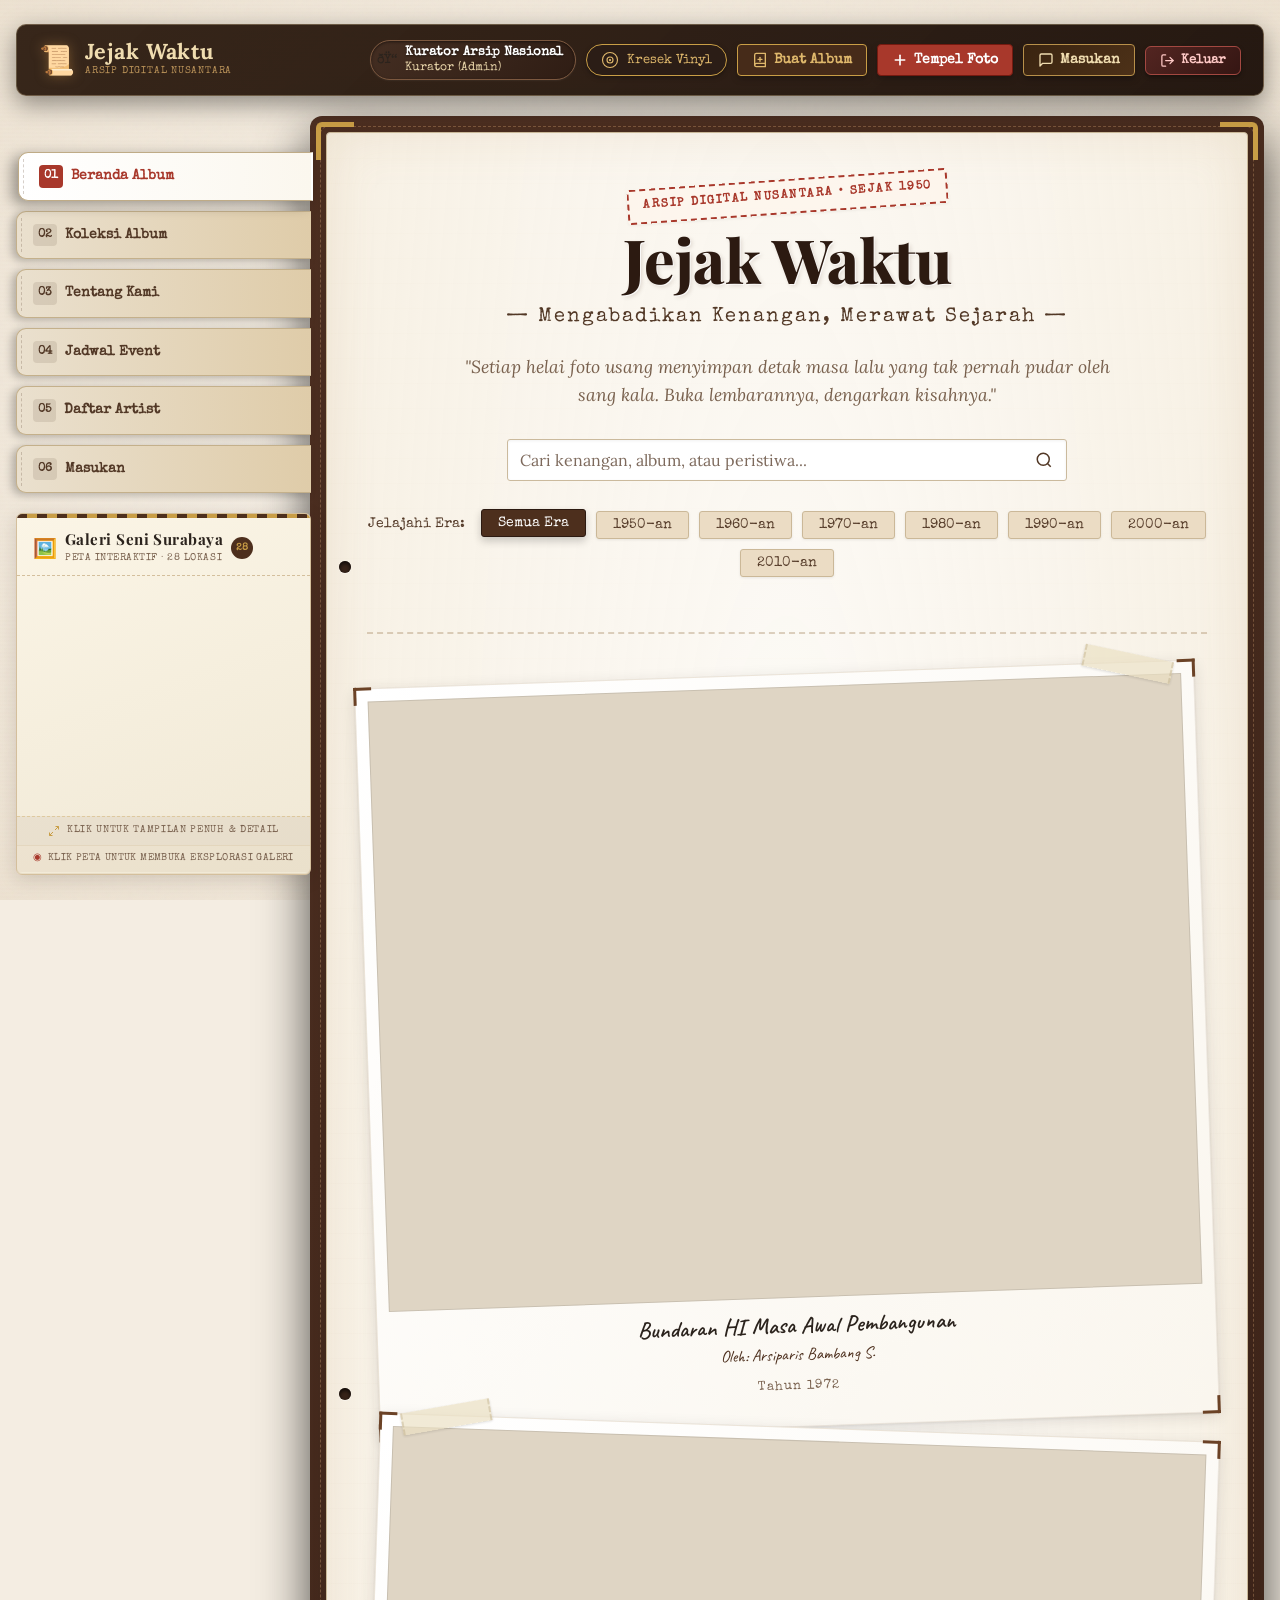
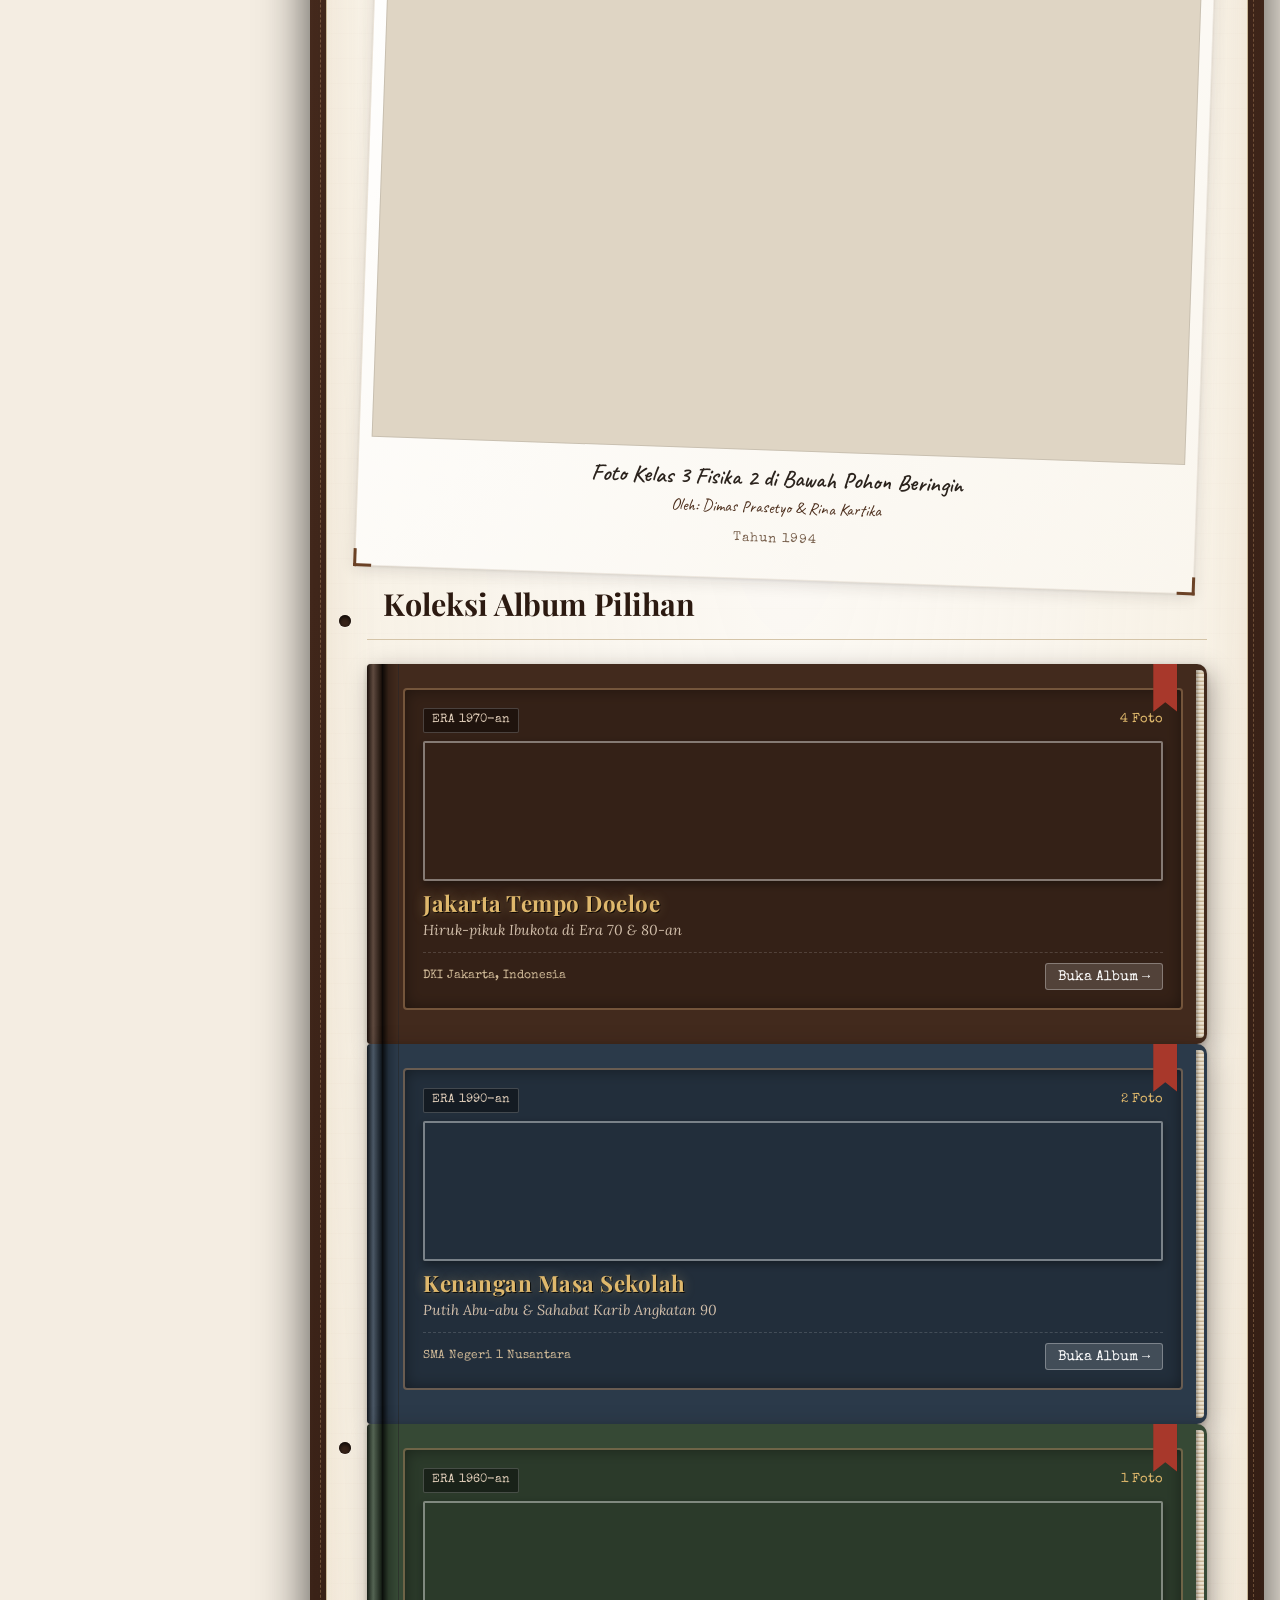
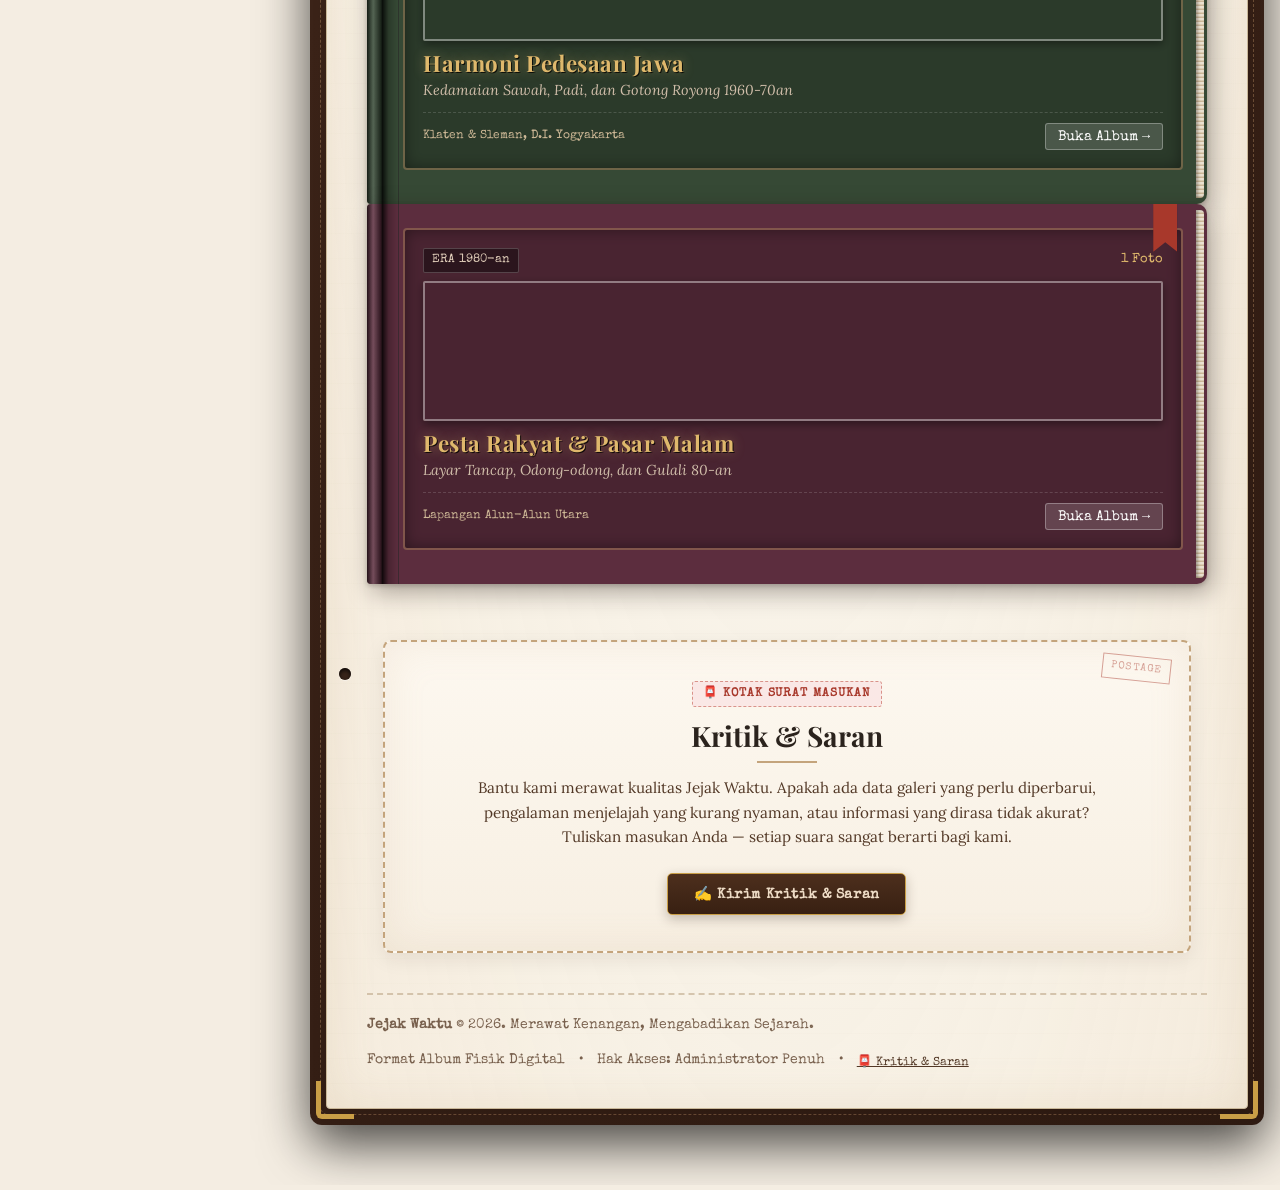
==== commit f24d0ef2: "Add files via upload" ====
--- a/index.html
+++ b/index.html
@@ -1581,6 +1581,17 @@
     </div>
 
 
+    <!-- Supabase JS v2 (CDN) -->
+    <script src="https://cdn.jsdelivr.net/npm/@supabase/supabase-js@2/dist/umd/supabase.min.js"></script>
+    <script>
+        if (typeof supabase !== 'undefined') {
+            window.__supabase = supabase;
+        }
+    </script>
+    <!-- Supabase Integration Layer -->
+    <script src="js/supabase-client.js"></script>
+    <script src="js/supabase-db.js"></script>
+
     <!-- Scripts -->
     <script src="js/data.js"></script>
     <script src="js/audio.js"></script>
